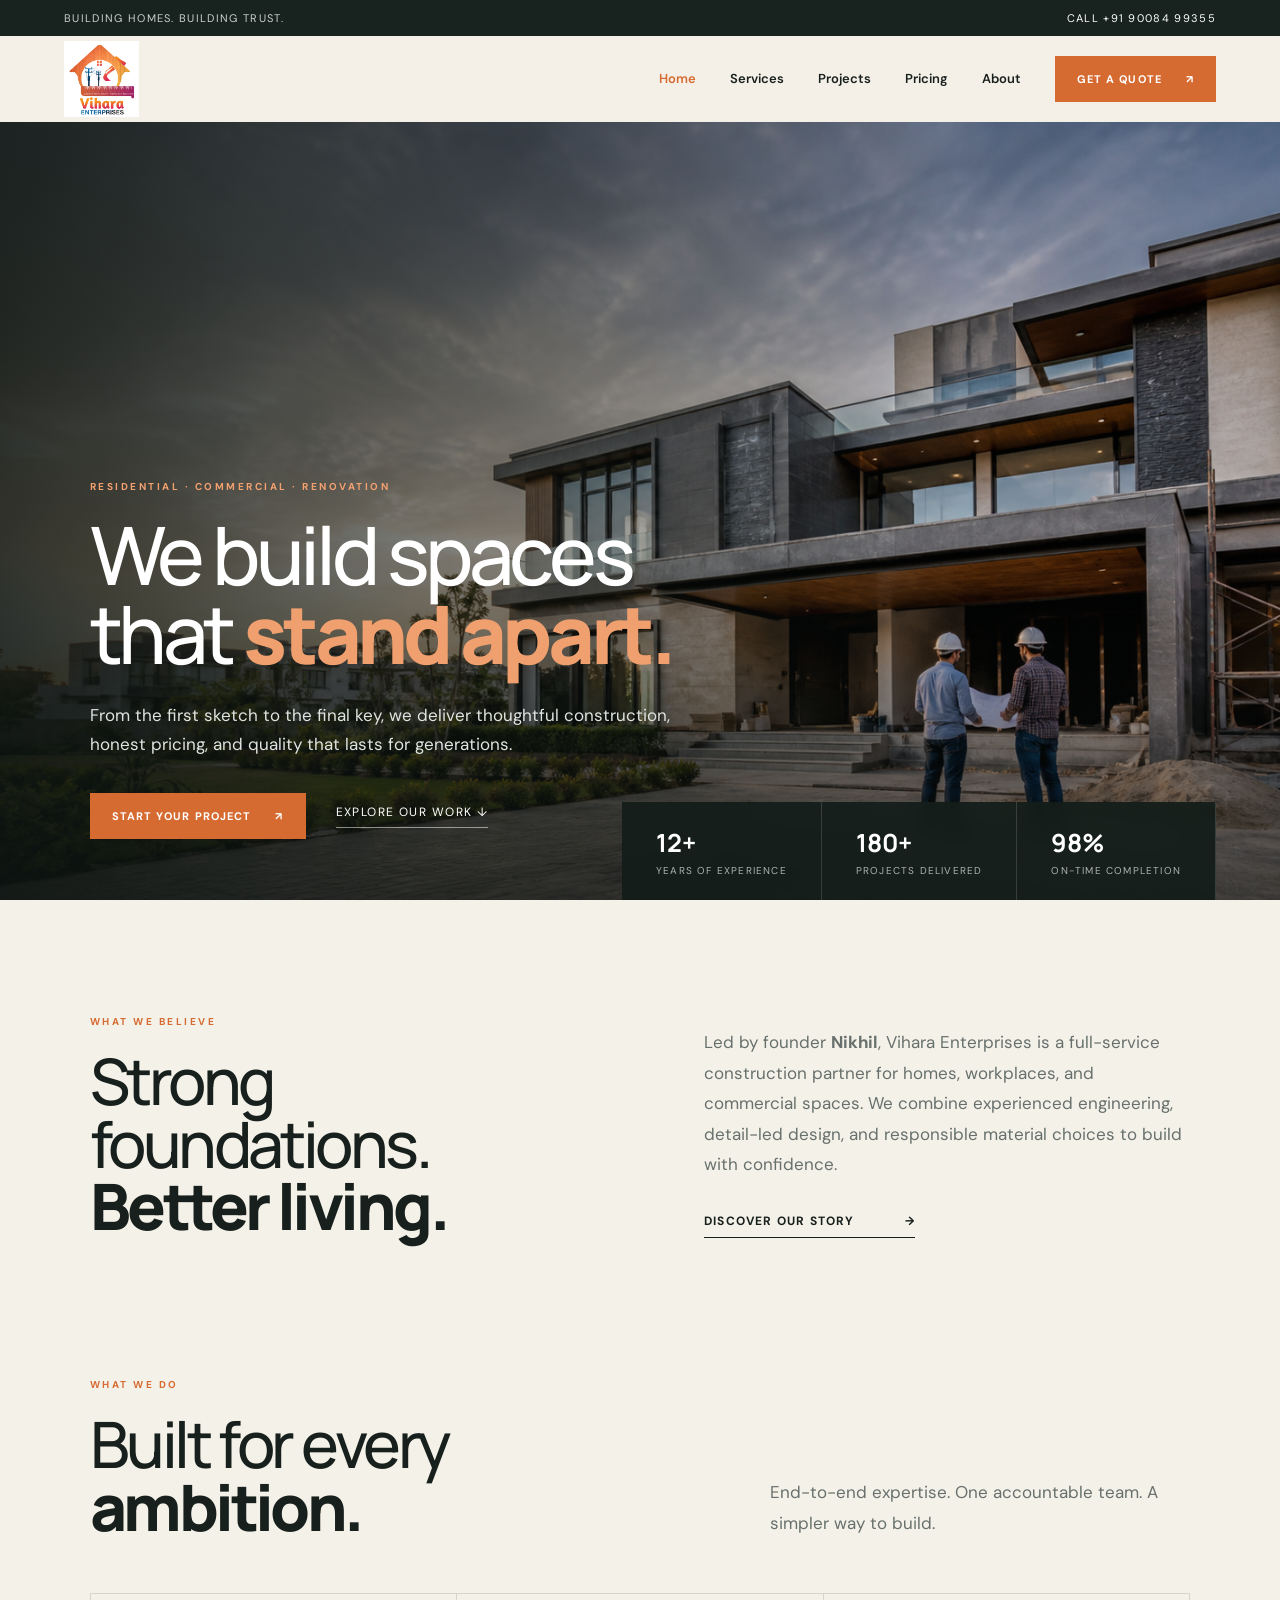
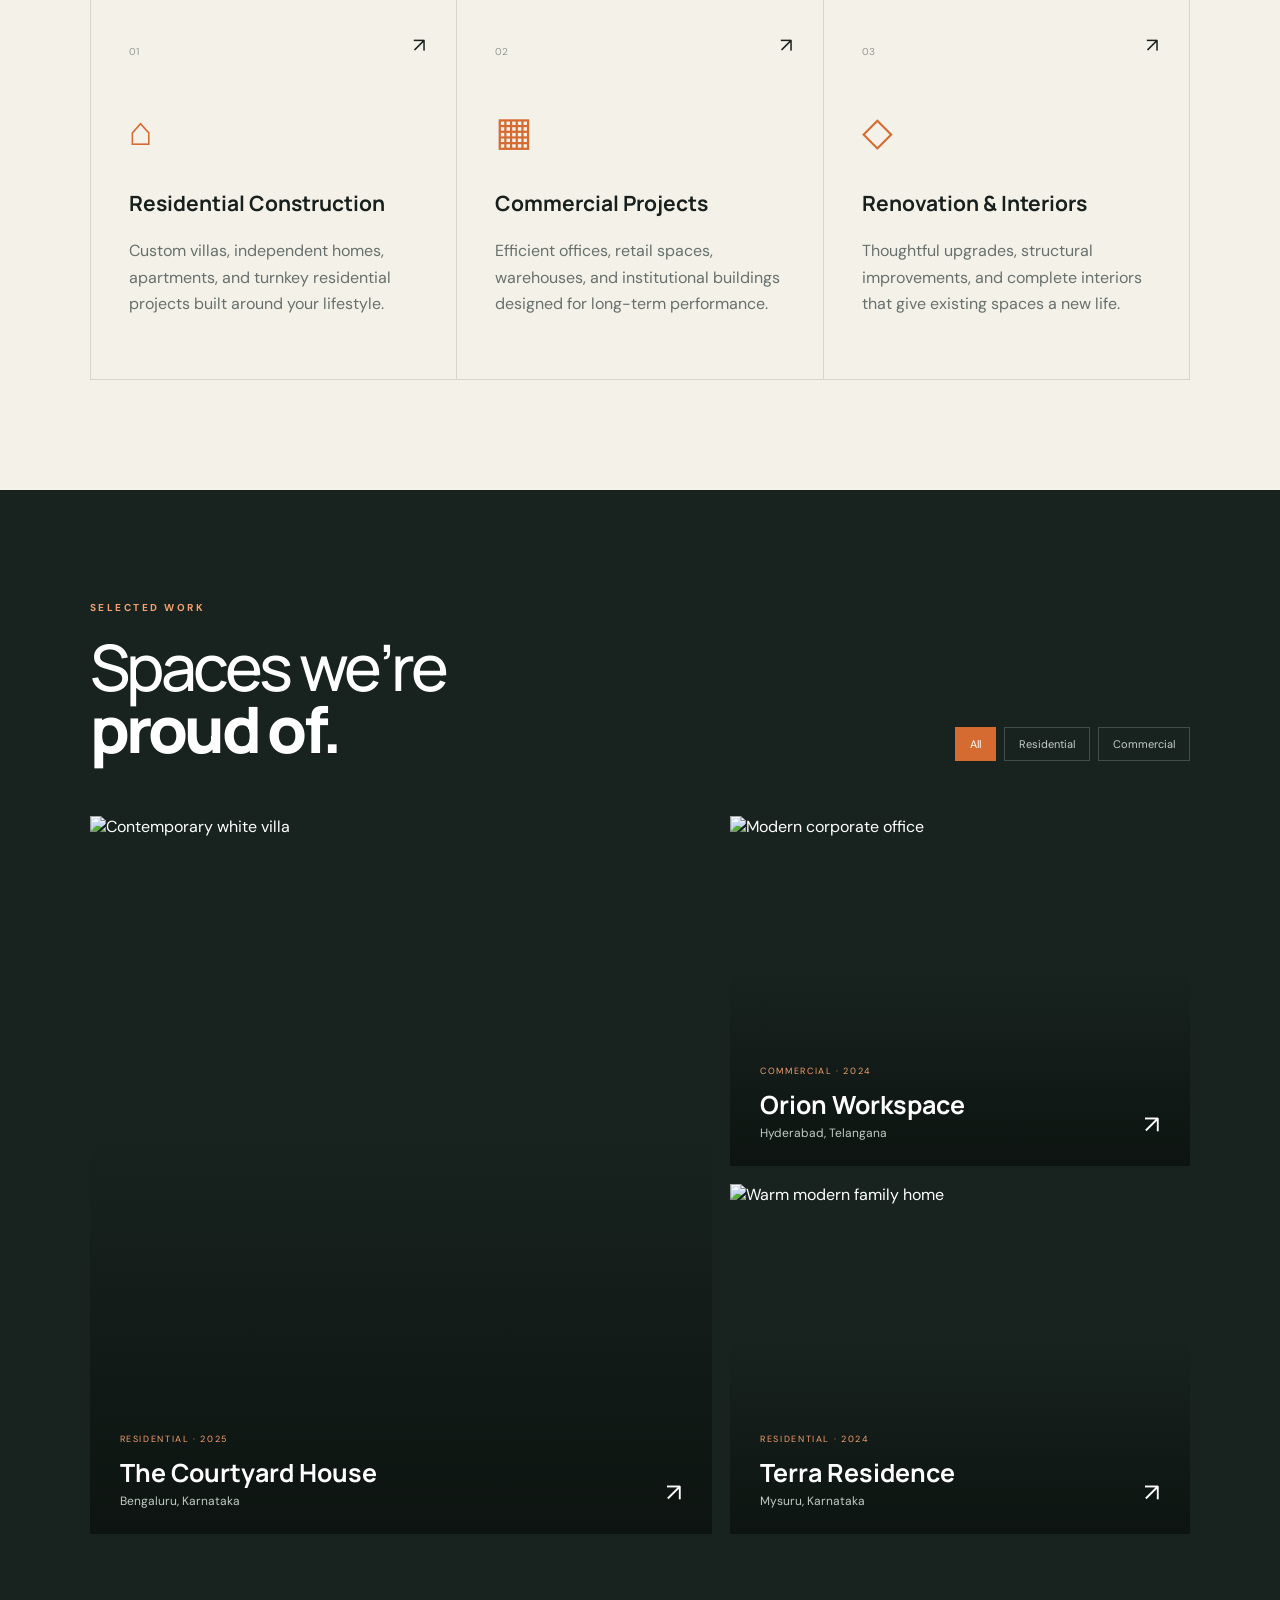
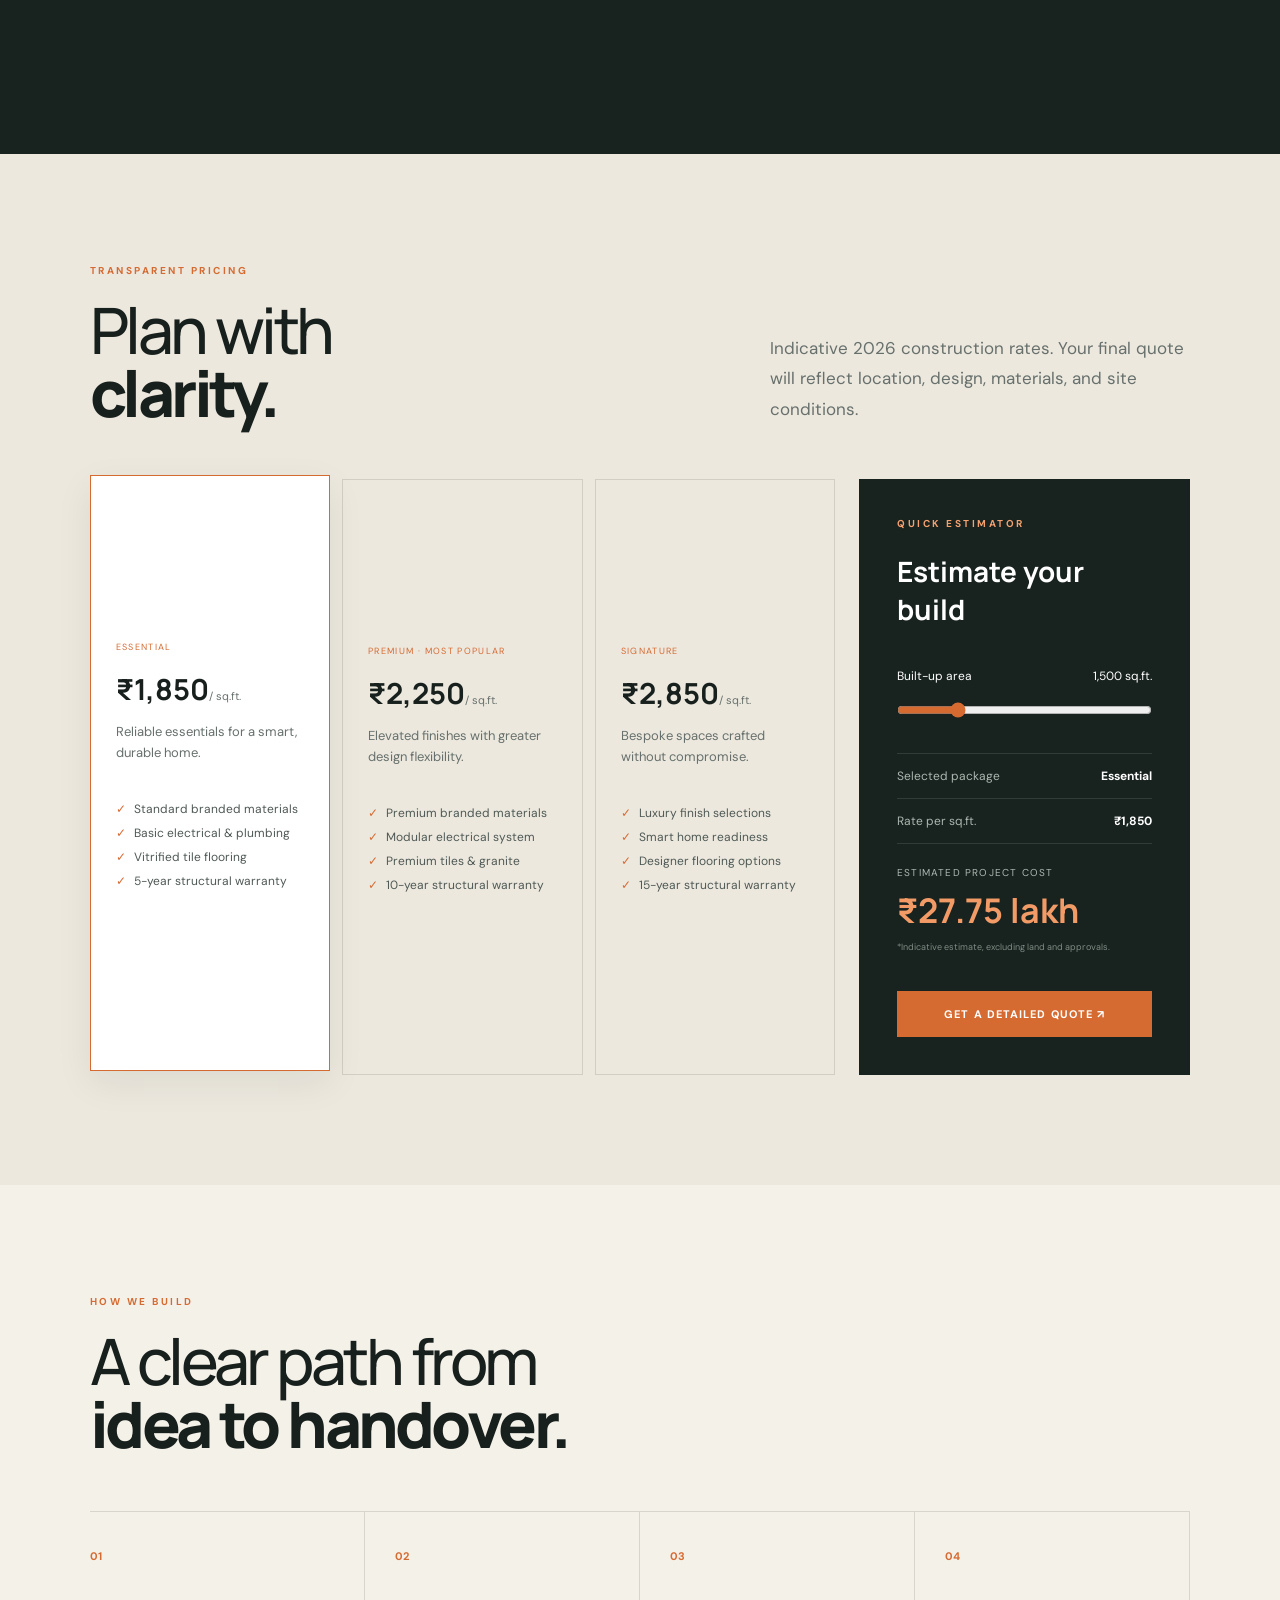
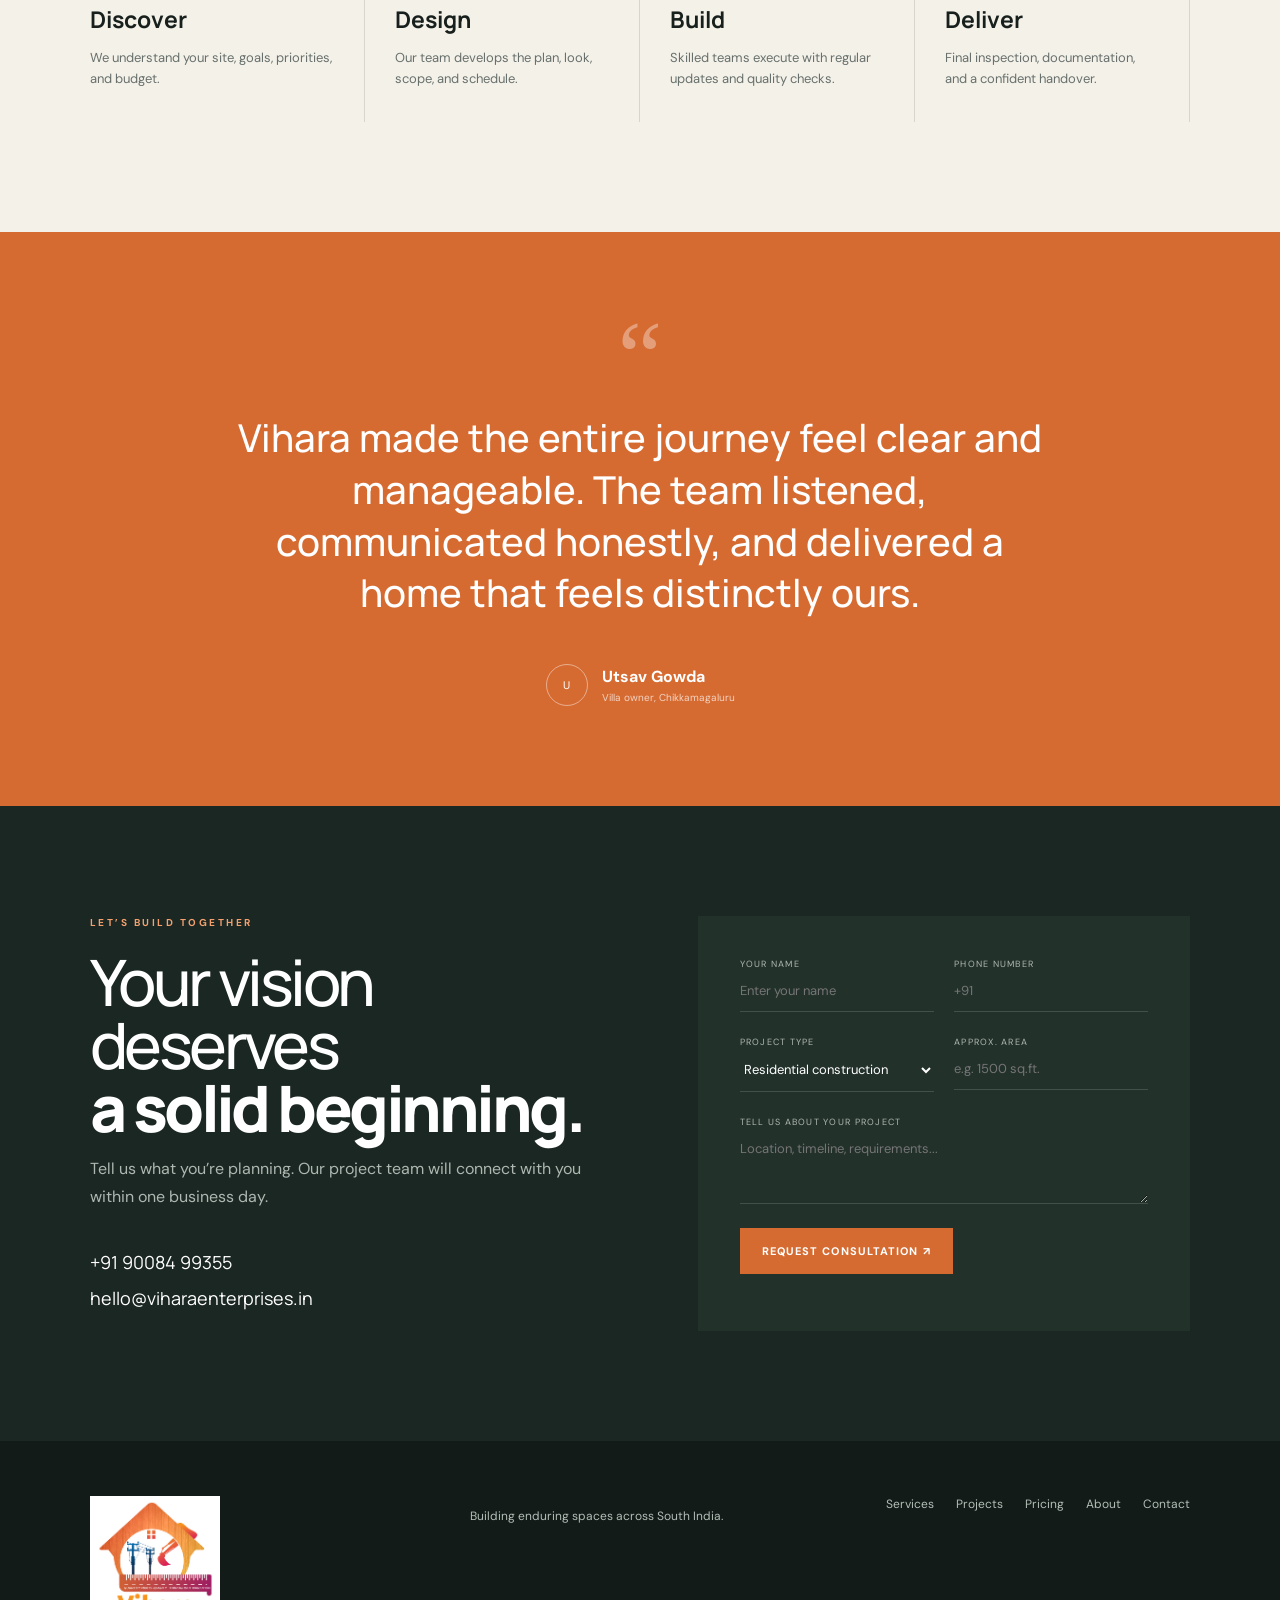
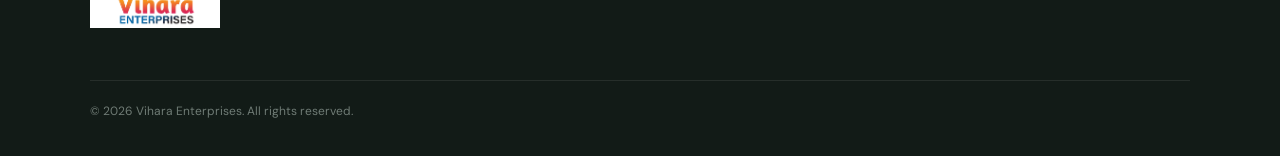
==== index.html @ 82ea8adf "Initial commit" ====
<!DOCTYPE html>
<html lang="en">
<head>
  <meta charset="UTF-8">
  <meta name="viewport" content="width=device-width, initial-scale=1.0">
  <meta name="description" content="Vihara Enterprises — trusted residential and commercial construction with transparent pricing and dependable delivery.">
  <title>Vihara Enterprises | Built With Purpose</title>
  <link rel="preconnect" href="https://fonts.googleapis.com">
  <link rel="preconnect" href="https://fonts.gstatic.com" crossorigin>
  <link href="https://fonts.googleapis.com/css2?family=DM+Sans:wght@400;500;600;700&family=Manrope:wght@400;500;600;700;800&display=swap" rel="stylesheet">
  <link rel="stylesheet" href="styles.css">
</head>
<body>
  <div class="topbar"><span>Building homes. Building trust.</span><a href="tel:+919008499355">Call +91 90084 99355</a></div>
  <header class="header" id="home">
    <a class="brand" href="index.html" aria-label="Vihara Enterprises home">
      <img class="brand-logo brand-logo-full" src="assets/vihara-logo-exact.png" alt="Vihara Enterprises">
    </a>
    <nav class="nav" id="nav">
      <a href="index.html" aria-current="page">Home</a><a href="services.html">Services</a><a href="#projects">Projects</a><a href="#pricing">Pricing</a><a href="about.html">About</a>
      <a href="#contact" class="nav-cta">Get a quote <span>↗</span></a>
    </nav>
    <button class="menu-btn" id="menuBtn" aria-label="Open navigation" aria-expanded="false"><span></span><span></span></button>
  </header>

  <main>
    <section class="hero">
      <img src="assets/vihara-hero.png" alt="Modern luxury home nearing completion by Vihara Enterprises">
      <div class="hero-shade"></div>
      <div class="hero-content reveal">
        <p class="eyebrow light">RESIDENTIAL · COMMERCIAL · RENOVATION</p>
        <h1>We build spaces<br>that <em>stand apart.</em></h1>
        <p class="hero-copy">From the first sketch to the final key, we deliver thoughtful construction, honest pricing, and quality that lasts for generations.</p>
        <div class="hero-actions"><a class="btn primary" href="#contact">Start your project <span>↗</span></a><a class="text-link" href="#projects">Explore our work <span>↓</span></a></div>
      </div>
      <div class="hero-stats">
        <div><strong>12+</strong><span>Years of experience</span></div><div><strong>180+</strong><span>Projects delivered</span></div><div><strong>98%</strong><span>On-time completion</span></div>
      </div>
    </section>

    <section class="intro section reveal" id="about">
      <div><p class="eyebrow">WHAT WE BELIEVE</p><h2>Strong foundations.<br><span>Better living.</span></h2></div>
      <div class="intro-copy"><p>Led by founder <strong>Nikhil</strong>, Vihara Enterprises is a full-service construction partner for homes, workplaces, and commercial spaces. We combine experienced engineering, detail-led design, and responsible material choices to build with confidence.</p><a class="arrow-link" href="about.html">Discover our story <span>→</span></a></div>
    </section>

    <section class="services section" id="services">
      <div class="section-head reveal"><div><p class="eyebrow">WHAT WE DO</p><h2>Built for every<br><span>ambition.</span></h2></div><p>End-to-end expertise. One accountable team. A simpler way to build.</p></div>
      <div class="service-grid">
        <article class="service-card reveal"><span class="service-num">01</span><div class="line-icon">⌂</div><h3>Residential Construction</h3><p>Custom villas, independent homes, apartments, and turnkey residential projects built around your lifestyle.</p><a href="services.html#residential" aria-label="Learn about residential construction">↗</a></article>
        <article class="service-card reveal"><span class="service-num">02</span><div class="line-icon">▦</div><h3>Commercial Projects</h3><p>Efficient offices, retail spaces, warehouses, and institutional buildings designed for long-term performance.</p><a href="services.html#commercial" aria-label="Learn about commercial projects">↗</a></article>
        <article class="service-card reveal"><span class="service-num">03</span><div class="line-icon">◇</div><h3>Renovation & Interiors</h3><p>Thoughtful upgrades, structural improvements, and complete interiors that give existing spaces a new life.</p><a href="services.html#renovation" aria-label="Learn about renovation">↗</a></article>
      </div>
    </section>

    <section class="projects" id="projects">
      <div class="section project-head reveal"><div><p class="eyebrow light">SELECTED WORK</p><h2>Spaces we’re<br><span>proud of.</span></h2></div><div class="filters"><button class="active" data-filter="all">All</button><button data-filter="residential">Residential</button><button data-filter="commercial">Commercial</button></div></div>
      <div class="project-grid section">
        <article class="project-card large reveal" data-category="residential"><img src="https://images.unsplash.com/photo-1600585154340-be6161a56a0c?auto=format&fit=crop&w=1600&q=85" alt="Contemporary white villa" loading="lazy"><div class="project-info"><div><small>RESIDENTIAL · 2025</small><h3>The Courtyard House</h3><p>Bengaluru, Karnataka</p></div><span>↗</span></div></article>
        <article class="project-card reveal" data-category="commercial"><img src="https://images.unsplash.com/photo-1497366811353-6870744d04b2?auto=format&fit=crop&w=1200&q=85" alt="Modern corporate office" loading="lazy"><div class="project-info"><div><small>COMMERCIAL · 2024</small><h3>Orion Workspace</h3><p>Hyderabad, Telangana</p></div><span>↗</span></div></article>
        <article class="project-card reveal" data-category="residential"><img src="https://images.unsplash.com/photo-1600047509807-ba8f99d2cdde?auto=format&fit=crop&w=1200&q=85" alt="Warm modern family home" loading="lazy"><div class="project-info"><div><small>RESIDENTIAL · 2024</small><h3>Terra Residence</h3><p>Mysuru, Karnataka</p></div><span>↗</span></div></article>
      </div>
    </section>

    <section class="pricing section" id="pricing">
      <div class="section-head reveal"><div><p class="eyebrow">TRANSPARENT PRICING</p><h2>Plan with<br><span>clarity.</span></h2></div><p>Indicative 2026 construction rates. Your final quote will reflect location, design, materials, and site conditions.</p></div>
      <div class="price-wrap">
        <div class="price-cards reveal">
          <button class="price-card active" data-rate="1850" data-plan="Essential"><span>ESSENTIAL</span><strong>₹1,850<small>/ sq.ft.</small></strong><p>Reliable essentials for a smart, durable home.</p><ul><li>Standard branded materials</li><li>Basic electrical & plumbing</li><li>Vitrified tile flooring</li><li>5-year structural warranty</li></ul></button>
          <button class="price-card" data-rate="2250" data-plan="Premium"><span>PREMIUM · MOST POPULAR</span><strong>₹2,250<small>/ sq.ft.</small></strong><p>Elevated finishes with greater design flexibility.</p><ul><li>Premium branded materials</li><li>Modular electrical system</li><li>Premium tiles & granite</li><li>10-year structural warranty</li></ul></button>
          <button class="price-card" data-rate="2850" data-plan="Signature"><span>SIGNATURE</span><strong>₹2,850<small>/ sq.ft.</small></strong><p>Bespoke spaces crafted without compromise.</p><ul><li>Luxury finish selections</li><li>Smart home readiness</li><li>Designer flooring options</li><li>15-year structural warranty</li></ul></button>
        </div>
        <aside class="calculator reveal">
          <p class="eyebrow light">QUICK ESTIMATOR</p><h3>Estimate your build</h3><label for="area">Built-up area <span id="areaValue">1,500 sq.ft.</span></label><input id="area" type="range" min="500" max="5000" step="100" value="1500">
          <div class="calc-row"><span>Selected package</span><strong id="planValue">Essential</strong></div><div class="calc-row"><span>Rate per sq.ft.</span><strong id="rateValue">₹1,850</strong></div><div class="estimate"><span>Estimated project cost</span><strong id="estimateValue">₹27.75 lakh</strong><small>*Indicative estimate, excluding land and approvals.</small></div><a class="btn primary full" href="#contact">Get a detailed quote ↗</a>
        </aside>
      </div>
    </section>

    <section class="process section">
      <div class="section-head reveal"><div><p class="eyebrow">HOW WE BUILD</p><h2>A clear path from<br><span>idea to handover.</span></h2></div></div>
      <div class="process-list"><article class="reveal"><b>01</b><h3>Discover</h3><p>We understand your site, goals, priorities, and budget.</p></article><article class="reveal"><b>02</b><h3>Design</h3><p>Our team develops the plan, look, scope, and schedule.</p></article><article class="reveal"><b>03</b><h3>Build</h3><p>Skilled teams execute with regular updates and quality checks.</p></article><article class="reveal"><b>04</b><h3>Deliver</h3><p>Final inspection, documentation, and a confident handover.</p></article></div>
    </section>

    <section class="testimonial">
      <div class="quote-mark">“</div><blockquote>Vihara made the entire journey feel clear and manageable. The team listened, communicated honestly, and delivered a home that feels distinctly ours.</blockquote><div class="person"><span>U</span><div><strong>Utsav Gowda</strong><small>Villa owner, Chikkamagaluru</small></div></div>
    </section>

    <section class="contact section" id="contact">
      <div class="contact-copy reveal"><p class="eyebrow light">LET’S BUILD TOGETHER</p><h2>Your vision deserves<br><span>a solid beginning.</span></h2><p>Tell us what you’re planning. Our project team will connect with you within one business day.</p><div class="contact-details"><a href="tel:+919008499355">+91 90084 99355</a><a href="mailto:hello@viharaenterprises.in">hello@viharaenterprises.in</a></div></div>
      <form class="contact-form reveal" id="contactForm"><div class="form-row"><label>YOUR NAME<input type="text" name="name" placeholder="Enter your name" required></label><label>PHONE NUMBER<input type="tel" name="phone" placeholder="+91" required></label></div><div class="form-row"><label>PROJECT TYPE<select name="type"><option>Residential construction</option><option>Commercial construction</option><option>Renovation & interiors</option></select></label><label>APPROX. AREA<input type="number" name="area" placeholder="e.g. 1500 sq.ft."></label></div><label>TELL US ABOUT YOUR PROJECT<textarea name="message" rows="3" placeholder="Location, timeline, requirements..."></textarea></label><button class="btn primary" type="submit">Request consultation ↗</button><p class="form-status" id="formStatus" role="status"></p></form>
    </section>
  </main>

  <footer><a class="brand footer-brand" href="index.html"><img class="brand-logo brand-logo-full" src="assets/vihara-logo-exact.png" alt="Vihara Enterprises"></a><p>Building enduring spaces across South India.</p><div class="footer-links"><a href="services.html">Services</a><a href="#projects">Projects</a><a href="#pricing">Pricing</a><a href="about.html">About</a><a href="#contact">Contact</a></div><p class="copyright">© <span id="year"></span> Vihara Enterprises. All rights reserved.</p></footer>
  <script src="script.js"></script>
</body>
</html>
---- styles.css ----
:root{--ink:#18201d;--muted:#67706c;--paper:#f4f1e9;--white:#fff;--accent:#d66b32;--line:#d8d5cc;--dark:#18231f;--serif:"Manrope",sans-serif;--body:"DM Sans",sans-serif}*{box-sizing:border-box}html{scroll-behavior:smooth}body{margin:0;background:var(--paper);color:var(--ink);font-family:var(--body);font-size:16px}a{color:inherit;text-decoration:none}button,input,select,textarea{font:inherit}.topbar{height:36px;padding:0 5vw;display:flex;align-items:center;justify-content:space-between;background:var(--dark);color:#cbd1cc;font-size:11px;letter-spacing:.12em;text-transform:uppercase}.topbar a{color:#fff}.header{height:86px;padding:0 5vw;display:flex;align-items:center;justify-content:space-between;background:rgba(244,241,233,.96);position:relative;z-index:50}.brand{display:flex;align-items:center;gap:11px;font-family:var(--serif);font-weight:800;letter-spacing:.12em;line-height:.9}.brand small{display:block;font-family:var(--body);font-size:8px;letter-spacing:.28em;margin-top:7px}.brand-mark{width:40px;height:40px;border:1.5px solid var(--ink);display:grid;place-items:center;font-size:12px;letter-spacing:0;transform:rotate(45deg)}.brand-mark::first-line{transform:rotate(-45deg)}.brand-mark{color:transparent;position:relative}.brand-mark:after{content:"VE";color:var(--ink);position:absolute;transform:rotate(-45deg)}.nav{display:flex;align-items:center;gap:34px;font-size:13px;font-weight:600}.nav>a:not(.nav-cta):after{content:"";display:block;height:1px;background:var(--accent);transform:scaleX(0);transition:.25s}.nav>a:hover:after{transform:scaleX(1)}.nav-cta,.btn{display:inline-flex;align-items:center;justify-content:center;gap:24px;background:var(--ink);color:#fff;padding:16px 22px;text-transform:uppercase;letter-spacing:.1em;font-size:11px;font-weight:700;border:0;cursor:pointer;transition:.25s}.nav-cta{background:var(--accent)}.btn:hover,.nav-cta:hover{filter:brightness(.9);transform:translateY(-2px)}.menu-btn{display:none;background:none;border:0;padding:10px}.menu-btn span{display:block;width:25px;height:2px;background:var(--ink);margin:6px}.hero{height:calc(100vh - 122px);min-height:620px;position:relative;color:#fff;overflow:hidden}.hero>img{width:100%;height:100%;object-fit:cover;position:absolute;inset:0}.hero-shade{position:absolute;inset:0;background:linear-gradient(90deg,rgba(13,20,17,.85) 0%,rgba(13,20,17,.48) 42%,rgba(13,20,17,.08) 75%),linear-gradient(0deg,rgba(10,15,13,.58),transparent 45%)}.hero-content{position:absolute;left:7vw;top:46%;transform:translateY(-50%);max-width:740px}.eyebrow{font-size:10px;letter-spacing:.25em;font-weight:700;color:var(--accent);margin:0 0 22px}.eyebrow.light{color:#f4a16f}.hero h1,.section h2,.contact h2{font-family:var(--serif);font-size:clamp(48px,6.3vw,92px);line-height:.98;letter-spacing:-.055em;margin:0;font-weight:500}.hero h1 em,.section h2 span,.contact h2 span{font-style:normal;font-weight:800}.hero h1 em{color:#f0a06e}.hero-copy{max-width:580px;color:#e0e4e1;line-height:1.7;font-size:17px;margin:28px 0 34px}.hero-actions{display:flex;align-items:center;gap:30px}.primary{background:var(--accent)}.text-link{font-size:12px;text-transform:uppercase;letter-spacing:.12em;border-bottom:1px solid #ffffff80;padding-bottom:7px}.hero-stats{position:absolute;right:5vw;bottom:0;display:flex;background:rgba(19,29,25,.92);backdrop-filter:blur(10px)}.hero-stats div{padding:23px 34px;border-right:1px solid #ffffff25;display:flex;flex-direction:column}.hero-stats strong{font-family:var(--serif);font-size:25px}.hero-stats span{color:#abb4af;font-size:10px;text-transform:uppercase;letter-spacing:.12em;margin-top:4px}.section{padding:110px 7vw}.intro{display:grid;grid-template-columns:1fr 1fr;gap:10vw;align-items:end}.intro h2,.section h2,.contact h2{font-size:clamp(40px,5vw,70px)}.intro-copy{max-width:540px}.intro-copy p,.section-head>p{line-height:1.8;color:var(--muted);font-size:17px}.arrow-link{display:inline-flex;gap:50px;border-bottom:1px solid var(--ink);padding:16px 0 8px;font-weight:700;font-size:12px;text-transform:uppercase;letter-spacing:.1em}.services{padding-top:30px}.section-head{display:flex;justify-content:space-between;align-items:end;margin-bottom:55px}.section-head>p{max-width:420px;margin:0}.service-grid{display:grid;grid-template-columns:repeat(3,1fr);border-top:1px solid var(--line);border-left:1px solid var(--line)}.service-card{position:relative;padding:45px 38px;min-height:350px;border-right:1px solid var(--line);border-bottom:1px solid var(--line);transition:.3s}.service-card:hover{background:var(--white);transform:translateY(-5px)}.service-num{font-size:10px;color:#929994}.line-icon{font-size:40px;color:var(--accent);margin:45px 0 32px}.service-card h3{font-family:var(--serif);font-size:21px}.service-card p{color:var(--muted);line-height:1.65}.service-card>a{position:absolute;right:30px;top:38px;font-size:20px}.projects{background:var(--dark);color:white;padding:1px 0 110px}.project-head{display:flex;align-items:end;justify-content:space-between;padding-bottom:55px}.filters{display:flex;gap:8px}.filters button{border:1px solid #ffffff30;background:none;color:#c6cdc9;padding:9px 14px;font-size:11px;cursor:pointer}.filters button.active{background:var(--accent);border-color:var(--accent);color:white}.project-grid{padding-top:0;display:grid;grid-template-columns:1.15fr .85fr;grid-template-rows:repeat(2,350px);gap:18px}.project-card{position:relative;overflow:hidden;transition:.4s}.project-card.large{grid-row:span 2}.project-card.hidden{display:none}.project-card img{width:100%;height:100%;object-fit:cover;transition:.6s}.project-card:hover img{transform:scale(1.035)}.project-card:after{content:"";position:absolute;inset:0;background:linear-gradient(0deg,rgba(10,16,13,.8),transparent 58%)}.project-info{position:absolute;z-index:2;left:30px;right:30px;bottom:25px;display:flex;align-items:end;justify-content:space-between}.project-info small{font-size:9px;letter-spacing:.18em;color:#f4a16f}.project-info h3{font-family:var(--serif);font-size:25px;margin:8px 0 3px}.project-info p{margin:0;color:#c4cbc7;font-size:12px}.project-info>span{font-size:25px}.pricing{background:#ece8de}.price-wrap{display:grid;grid-template-columns:1.8fr .8fr;gap:24px}.price-cards{display:grid;grid-template-columns:repeat(3,1fr);gap:12px}.price-card{border:1px solid #d3cec3;background:transparent;padding:30px 25px;text-align:left;color:var(--ink);cursor:pointer;transition:.3s}.price-card:hover,.price-card.active{background:white;border-color:var(--accent);box-shadow:0 12px 35px #19211e12;transform:translateY(-4px)}.price-card>span{display:block;font-size:9px;letter-spacing:.15em;color:var(--accent);min-height:28px}.price-card>strong{font-family:var(--serif);font-size:29px}.price-card strong small{font:400 11px var(--body);color:var(--muted)}.price-card p{font-size:13px;color:var(--muted);line-height:1.55;min-height:62px}.price-card ul{padding:0;list-style:none;font-size:12px;line-height:2;color:#4f5955}.price-card li:before{content:"✓";color:var(--accent);margin-right:8px}.calculator{background:var(--dark);color:white;padding:38px}.calculator h3{font-family:var(--serif);font-size:28px;margin:0 0 40px}.calculator label{display:flex;justify-content:space-between;font-size:12px}.calculator input{width:100%;accent-color:var(--accent);margin:18px 0 35px}.calc-row{display:flex;justify-content:space-between;border-top:1px solid #ffffff1c;padding:14px 0;font-size:12px;color:#adb6b1}.calc-row strong{color:white}.estimate{border-top:1px solid #ffffff1c;padding:22px 0;display:flex;flex-direction:column}.estimate span{font-size:10px;text-transform:uppercase;letter-spacing:.12em;color:#aeb7b2}.estimate strong{font-family:var(--serif);font-size:34px;color:#f39b67;margin:8px 0}.estimate small{color:#7f8b85;font-size:9px}.full{width:100%;margin-top:16px}.process{background:var(--paper)}.process-list{display:grid;grid-template-columns:repeat(4,1fr);margin-top:55px;border-top:1px solid var(--line)}.process-list article{padding:32px 30px 0 0;border-right:1px solid var(--line);min-height:210px}.process-list article+article{padding-left:30px}.process-list b{font-size:11px;color:var(--accent)}.process-list h3{font-family:var(--serif);font-size:23px;margin:38px 0 12px}.process-list p{color:var(--muted);line-height:1.6;font-size:13px}.testimonial{text-align:center;background:#d66b32;color:white;padding:100px 18vw}.quote-mark{font-family:Georgia;font-size:100px;line-height:.5;opacity:.35}.testimonial blockquote{font-family:var(--serif);font-size:clamp(25px,3vw,42px);line-height:1.35;margin:30px auto 45px;max-width:950px;font-weight:500}.person{display:flex;justify-content:center;align-items:center;gap:14px;text-align:left}.person>span{width:42px;height:42px;display:grid;place-items:center;border:1px solid #ffffff70;border-radius:50%;font-size:11px}.person strong,.person small{display:block}.person small{opacity:.7;font-size:10px;margin-top:4px}.contact{background:#1b2722;color:white;display:grid;grid-template-columns:1fr 1fr;gap:9vw}.contact-copy>p:not(.eyebrow){color:#aeb7b2;line-height:1.7;max-width:520px}.contact-details{display:flex;flex-direction:column;gap:12px;margin-top:40px;font-family:var(--serif);font-size:18px}.contact-form{background:#23312b;padding:42px}.form-row{display:grid;grid-template-columns:1fr 1fr;gap:20px}.contact-form label{display:flex;flex-direction:column;font-size:9px;letter-spacing:.14em;color:#aeb7b2;margin-bottom:24px}.contact-form input,.contact-form select,.contact-form textarea{border:0;border-bottom:1px solid #ffffff25;background:transparent;color:white;padding:12px 0;outline:none;letter-spacing:0;font-size:13px}.contact-form select option{color:#111}.contact-form input:focus,.contact-form textarea:focus{border-color:var(--accent)}.form-status{margin:15px 0 0;color:#f2a071;font-size:12px}footer{background:#121b17;color:#b4beb8;padding:55px 7vw 25px;display:grid;grid-template-columns:1fr 1fr 1fr;align-items:start;gap:40px}.footer-brand{color:#fff}.footer-brand .brand-mark{border-color:white}.footer-brand .brand-mark:after{color:white}footer>p{font-size:12px}.footer-links{display:flex;justify-content:flex-end;gap:22px;font-size:12px}.copyright{grid-column:1/-1;border-top:1px solid #ffffff15;padding-top:22px;color:#6f7b75}.reveal{opacity:0;transform:translateY(25px);transition:opacity .7s ease,transform .7s ease}.reveal.visible{opacity:1;transform:none}
@media(max-width:950px){.nav{position:absolute;top:86px;left:0;right:0;background:var(--paper);padding:30px 5vw;flex-direction:column;align-items:flex-start;transform:translateY(-150%);transition:.35s;z-index:-1}.nav.open{transform:none}.menu-btn{display:block}.hero{min-height:680px}.hero-content{left:6vw;top:42%}.hero-stats{left:0;right:0}.hero-stats div{flex:1;padding:18px}.section{padding:80px 6vw}.price-wrap{grid-template-columns:1fr}.price-cards{grid-template-columns:repeat(3,1fr)}.contact{grid-template-columns:1fr;gap:50px}.section-head{align-items:start}.project-grid{padding-top:0}.process-list{grid-template-columns:repeat(2,1fr);gap:30px}.process-list article:nth-child(2){border-right:0}}
@media(max-width:680px){.topbar span{display:none}.topbar{justify-content:center}.header{height:72px}.nav{top:72px}.hero{height:760px}.hero-content{top:36%;left:22px;right:22px}.hero h1{font-size:50px}.hero-copy{font-size:15px}.hero-actions{align-items:flex-start;flex-direction:column;gap:22px}.hero-stats{display:grid;grid-template-columns:repeat(3,1fr)}.hero-stats div{padding:16px 9px}.hero-stats strong{font-size:20px}.hero-stats span{font-size:8px}.intro{grid-template-columns:1fr;gap:30px}.section{padding:70px 22px}.section h2,.contact h2{font-size:42px}.section-head{display:block}.section-head>p{margin-top:24px}.service-grid{grid-template-columns:1fr}.service-card{min-height:290px}.line-icon{margin:30px 0 20px}.project-head{display:block}.filters{margin-top:30px;overflow-x:auto}.project-grid{grid-template-columns:1fr;grid-template-rows:repeat(3,390px);padding-top:0}.project-card.large{grid-row:auto}.price-cards{grid-template-columns:1fr}.price-card p{min-height:auto}.calculator{padding:30px 22px}.process-list{grid-template-columns:1fr}.process-list article,.process-list article+article{padding:28px 0;border-right:0;border-bottom:1px solid var(--line);min-height:0}.process-list h3{margin:20px 0 8px}.testimonial{padding:80px 22px}.contact{padding:70px 22px}.contact-form{padding:30px 20px}.form-row{grid-template-columns:1fr}footer{grid-template-columns:1fr}.footer-links{justify-content:flex-start;flex-wrap:wrap}.copyright{grid-column:auto}.brand{font-size:13px}}
@media(prefers-reduced-motion:reduce){html{scroll-behavior:auto}.reveal{opacity:1;transform:none;transition:none}}

/* Multi-page brand system */
.brand-logo{width:52px;height:45px;object-fit:contain;display:block}.footer-brand .brand-logo{filter:drop-shadow(0 0 8px #e77c3b55)}
.inner-header{position:sticky;top:0;box-shadow:0 8px 30px #0d18130d}.nav a[aria-current="page"]{color:var(--accent)}
.page-hero{min-height:570px;background:var(--dark);color:#fff;display:grid;grid-template-columns:1fr .82fr;overflow:hidden}.page-hero-copy{padding:100px 7vw;align-self:center}.page-hero h1{font:500 clamp(52px,6vw,88px)/.98 var(--serif);letter-spacing:-.055em;margin:0}.page-hero h1 span{color:#f09a65;font-weight:800}.page-hero-copy>p:not(.eyebrow){max-width:620px;color:#b8c1bc;font-size:17px;line-height:1.75;margin:30px 0}.page-hero-media{position:relative;min-height:480px}.page-hero-media img{position:absolute;inset:0;width:100%;height:100%;object-fit:cover}.page-hero-media:after{content:"";position:absolute;inset:0;background:linear-gradient(90deg,var(--dark),transparent 35%)}
.crumb{display:flex;gap:10px;align-items:center;color:#86918b;font-size:10px;letter-spacing:.12em;margin-bottom:34px;text-transform:uppercase}.crumb a{color:#e1e5e2}.service-catalog{background:#eeeae0}.catalog-intro{display:grid;grid-template-columns:.8fr 1.2fr;gap:8vw;margin-bottom:70px}.catalog-intro>p{font-size:20px;line-height:1.65;color:#52605a;margin:0}.catalog-grid{display:grid;grid-template-columns:repeat(3,1fr);border-left:1px solid #d1ccc0;border-top:1px solid #d1ccc0}.catalog-card{padding:38px 30px;min-height:320px;border-right:1px solid #d1ccc0;border-bottom:1px solid #d1ccc0;background:transparent;transition:.3s}.catalog-card:hover{background:#fff;transform:translateY(-3px);box-shadow:0 18px 45px #1c261f0d}.catalog-card .service-num{display:block;margin-bottom:45px}.catalog-icon{width:42px;height:42px;border:1px solid var(--accent);color:var(--accent);display:grid;place-items:center;font-size:18px}.catalog-card h3{font:700 20px var(--serif);margin:23px 0 12px}.catalog-card p{color:var(--muted);font-size:13px;line-height:1.7}.catalog-card ul{padding:0;list-style:none;color:#46514c;font-size:12px;line-height:1.9}.catalog-card li:before{content:"—";color:var(--accent);margin-right:8px}
.promise-band{background:var(--accent);color:#fff;display:grid;grid-template-columns:repeat(4,1fr);padding:0 7vw}.promise-band div{padding:45px 28px;border-right:1px solid #ffffff28}.promise-band strong{font:700 18px var(--serif);display:block;margin-bottom:8px}.promise-band span{font-size:11px;line-height:1.5;opacity:.78}.cta-strip{background:var(--dark);color:#fff;padding:85px 7vw;display:flex;align-items:center;justify-content:space-between}.cta-strip h2{font:500 clamp(35px,4vw,58px)/1.05 var(--serif);letter-spacing:-.04em;margin:0}.cta-strip h2 span{color:#f09a65;font-weight:800}
.story{display:grid;grid-template-columns:.85fr 1.15fr;gap:9vw;align-items:start}.story h2{position:sticky;top:160px}.story-copy>p:first-child{font:500 clamp(25px,3vw,38px)/1.4 var(--serif);color:var(--ink);margin-top:0}.story-copy p{color:var(--muted);line-height:1.8}.story-note{border-left:3px solid var(--accent);padding:18px 0 18px 25px;margin-top:35px;color:var(--ink)!important;font-weight:600}.founder{background:#eae5da;display:grid;grid-template-columns:.85fr 1.15fr;gap:8vw;align-items:center}.founder-portrait{aspect-ratio:4/5;background:linear-gradient(145deg,#27352f,#101814);position:relative;overflow:hidden;display:flex;align-items:flex-end;padding:35px}.founder-portrait:before{content:"N";position:absolute;right:-15px;top:-70px;font:800 460px/1 var(--serif);color:#ffffff08}.founder-monogram{width:150px;height:150px;border:1px solid #f09a6580;display:grid;place-items:center;color:#f09a65;font:700 55px var(--serif);border-radius:50%;position:relative}.founder-copy h2{font:500 clamp(42px,5vw,68px)/1 var(--serif);letter-spacing:-.045em;margin:0 0 26px}.founder-copy h2 span{font-weight:800}.founder-copy>p{color:var(--muted);line-height:1.8;max-width:650px}.signature{font:600 22px var(--serif);margin-top:28px;color:var(--ink)!important}.signature small{display:block;font:500 9px var(--body);letter-spacing:.18em;color:var(--accent);margin-top:7px}.values{background:var(--paper)}.value-grid{display:grid;grid-template-columns:repeat(4,1fr);margin-top:55px}.value-card{padding:34px;border-top:1px solid var(--line);border-right:1px solid var(--line)}.value-card:first-child{border-left:1px solid var(--line)}.value-card b{color:var(--accent);font-size:11px}.value-card h3{font:700 20px var(--serif);margin:40px 0 12px}.value-card p{font-size:13px;line-height:1.65;color:var(--muted)}.why-vihara{background:var(--dark);color:#fff;display:grid;grid-template-columns:1fr 1fr;gap:8vw}.why-list{display:grid;grid-template-columns:1fr 1fr;gap:30px}.why-list article{border-top:1px solid #ffffff25;padding-top:20px}.why-list strong{font:700 17px var(--serif);display:block;margin-bottom:10px}.why-list p{font-size:12px;line-height:1.65;color:#aeb7b2}
@media(max-width:950px){.page-hero{grid-template-columns:1fr}.page-hero-copy{padding:80px 6vw}.page-hero-media{min-height:380px}.catalog-grid{grid-template-columns:repeat(2,1fr)}.promise-band,.value-grid{grid-template-columns:repeat(2,1fr)}.founder,.why-vihara{grid-template-columns:1fr}.story{gap:5vw}.story h2{position:static}}
@media(max-width:680px){.brand-logo{width:45px;height:40px}.page-hero{min-height:auto}.page-hero-copy{padding:65px 22px}.page-hero h1{font-size:50px}.page-hero-media{min-height:300px}.catalog-intro,.story{grid-template-columns:1fr;gap:28px}.catalog-grid{grid-template-columns:1fr}.catalog-card{min-height:auto}.promise-band,.value-grid{grid-template-columns:1fr;padding-left:22px;padding-right:22px}.promise-band div{padding:30px 0;border-right:0;border-bottom:1px solid #ffffff28}.cta-strip{padding:65px 22px;display:block}.cta-strip .btn{margin-top:28px}.founder{padding:70px 22px}.founder-portrait{aspect-ratio:1}.value-card{border-left:1px solid var(--line)}.why-vihara{padding:70px 22px}.why-list{grid-template-columns:1fr}.footer-brand .brand-logo{width:48px}}

.founder-portrait{padding:0;background:#17211d;box-shadow:0 28px 65px #1a231e1f}
.founder-portrait:before{display:none}
.founder-portrait:after{content:"";position:absolute;inset:0;border:1px solid #ffffff30;pointer-events:none}
.founder-portrait img{display:block;width:100%;height:100%;object-fit:cover;object-position:center 28%;transition:transform .6s ease}
.founder-portrait:hover img{transform:scale(1.025)}

/* Exact supplied Vihara logo */
.brand-logo-full{width:auto;height:76px;object-fit:contain;filter:none}
.footer-brand .brand-logo-full{width:auto;height:132px;filter:none;background:#fff}
@media(max-width:680px){.brand-logo-full{width:auto;height:62px}.footer-brand .brand-logo-full{width:auto;height:112px}}
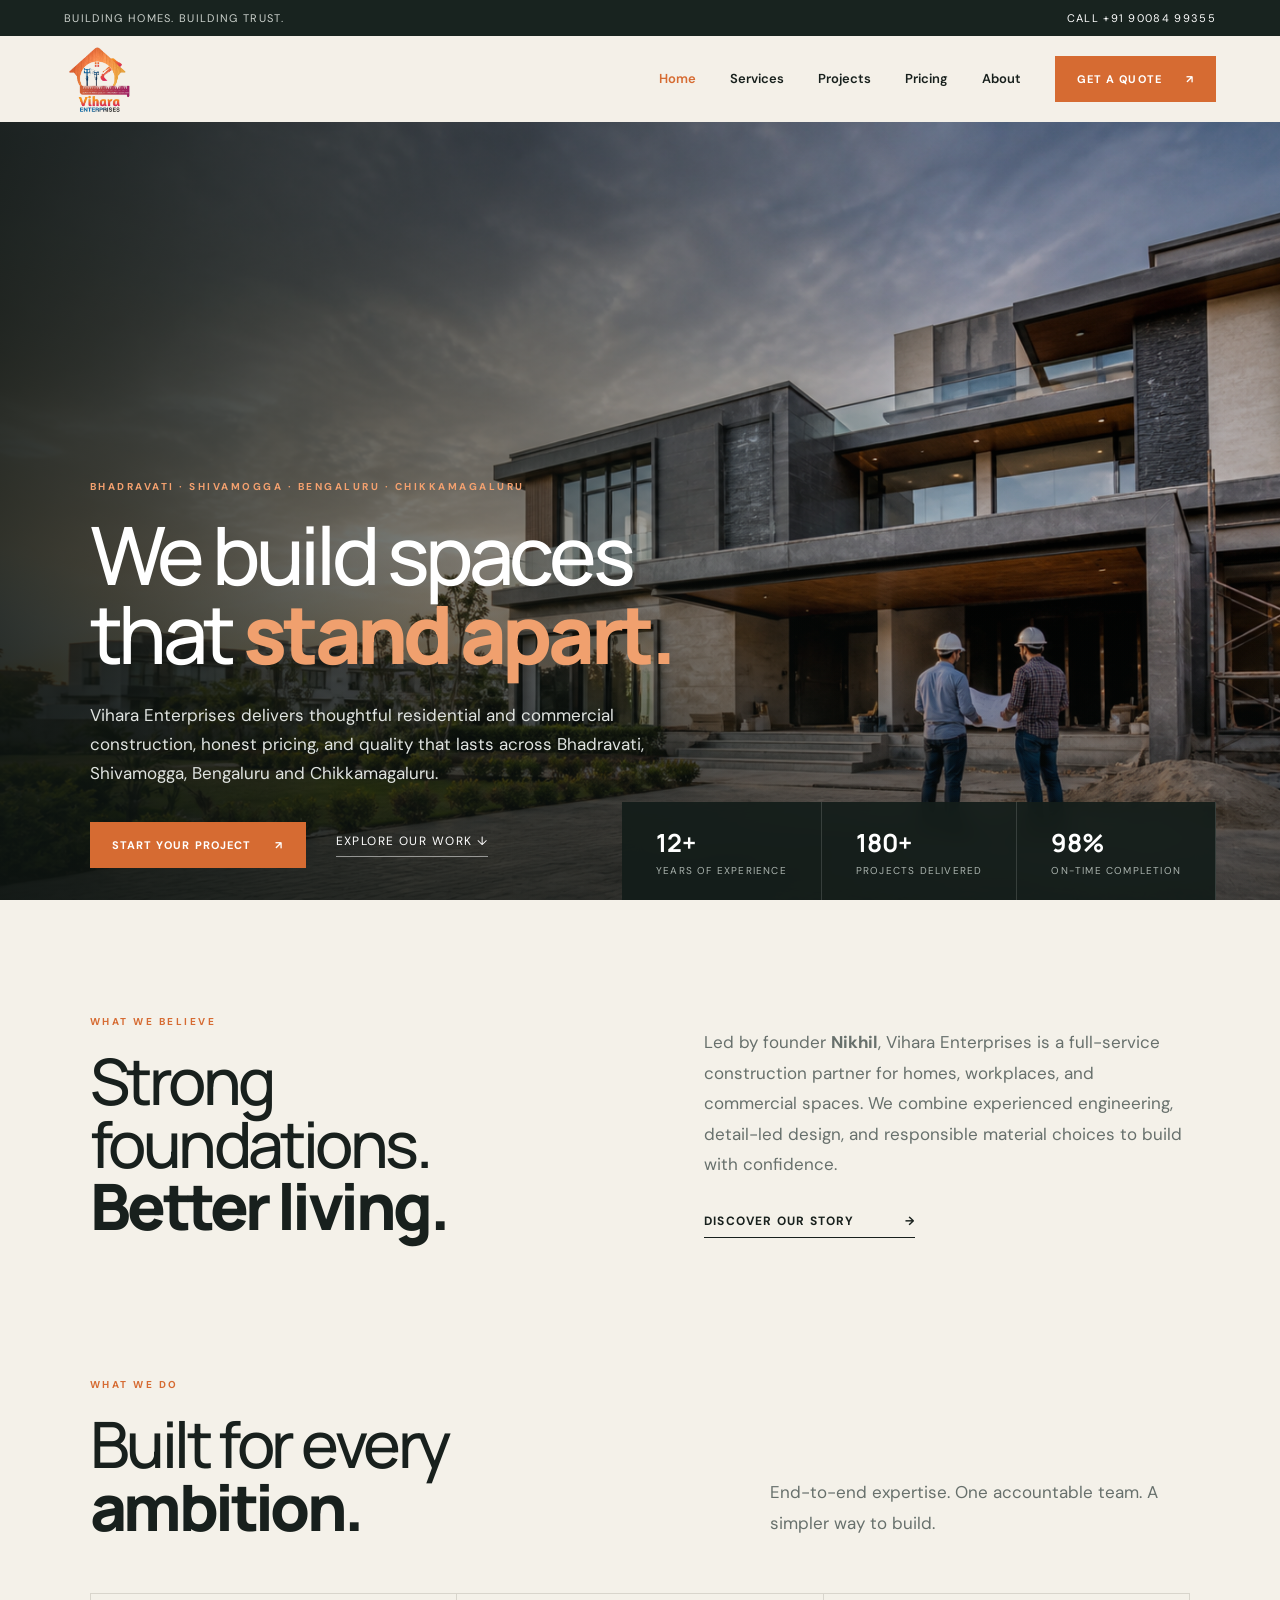
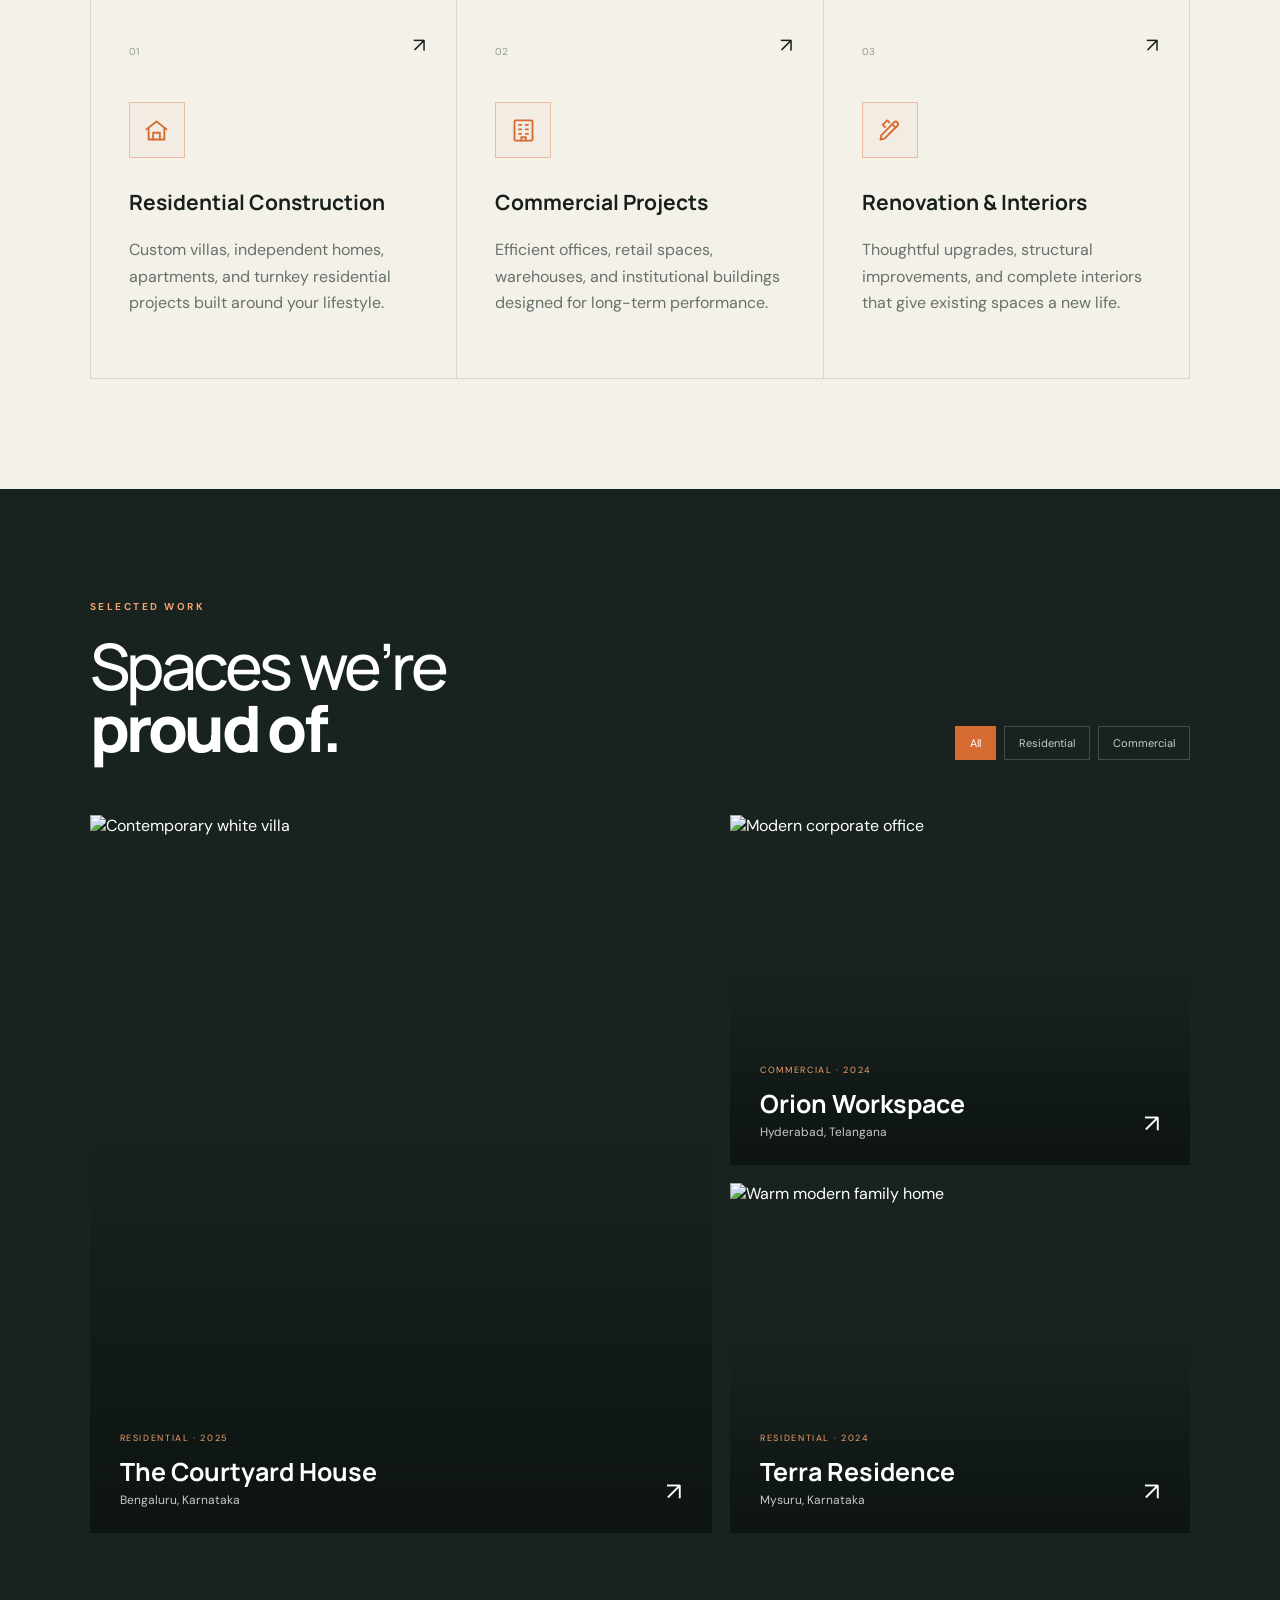
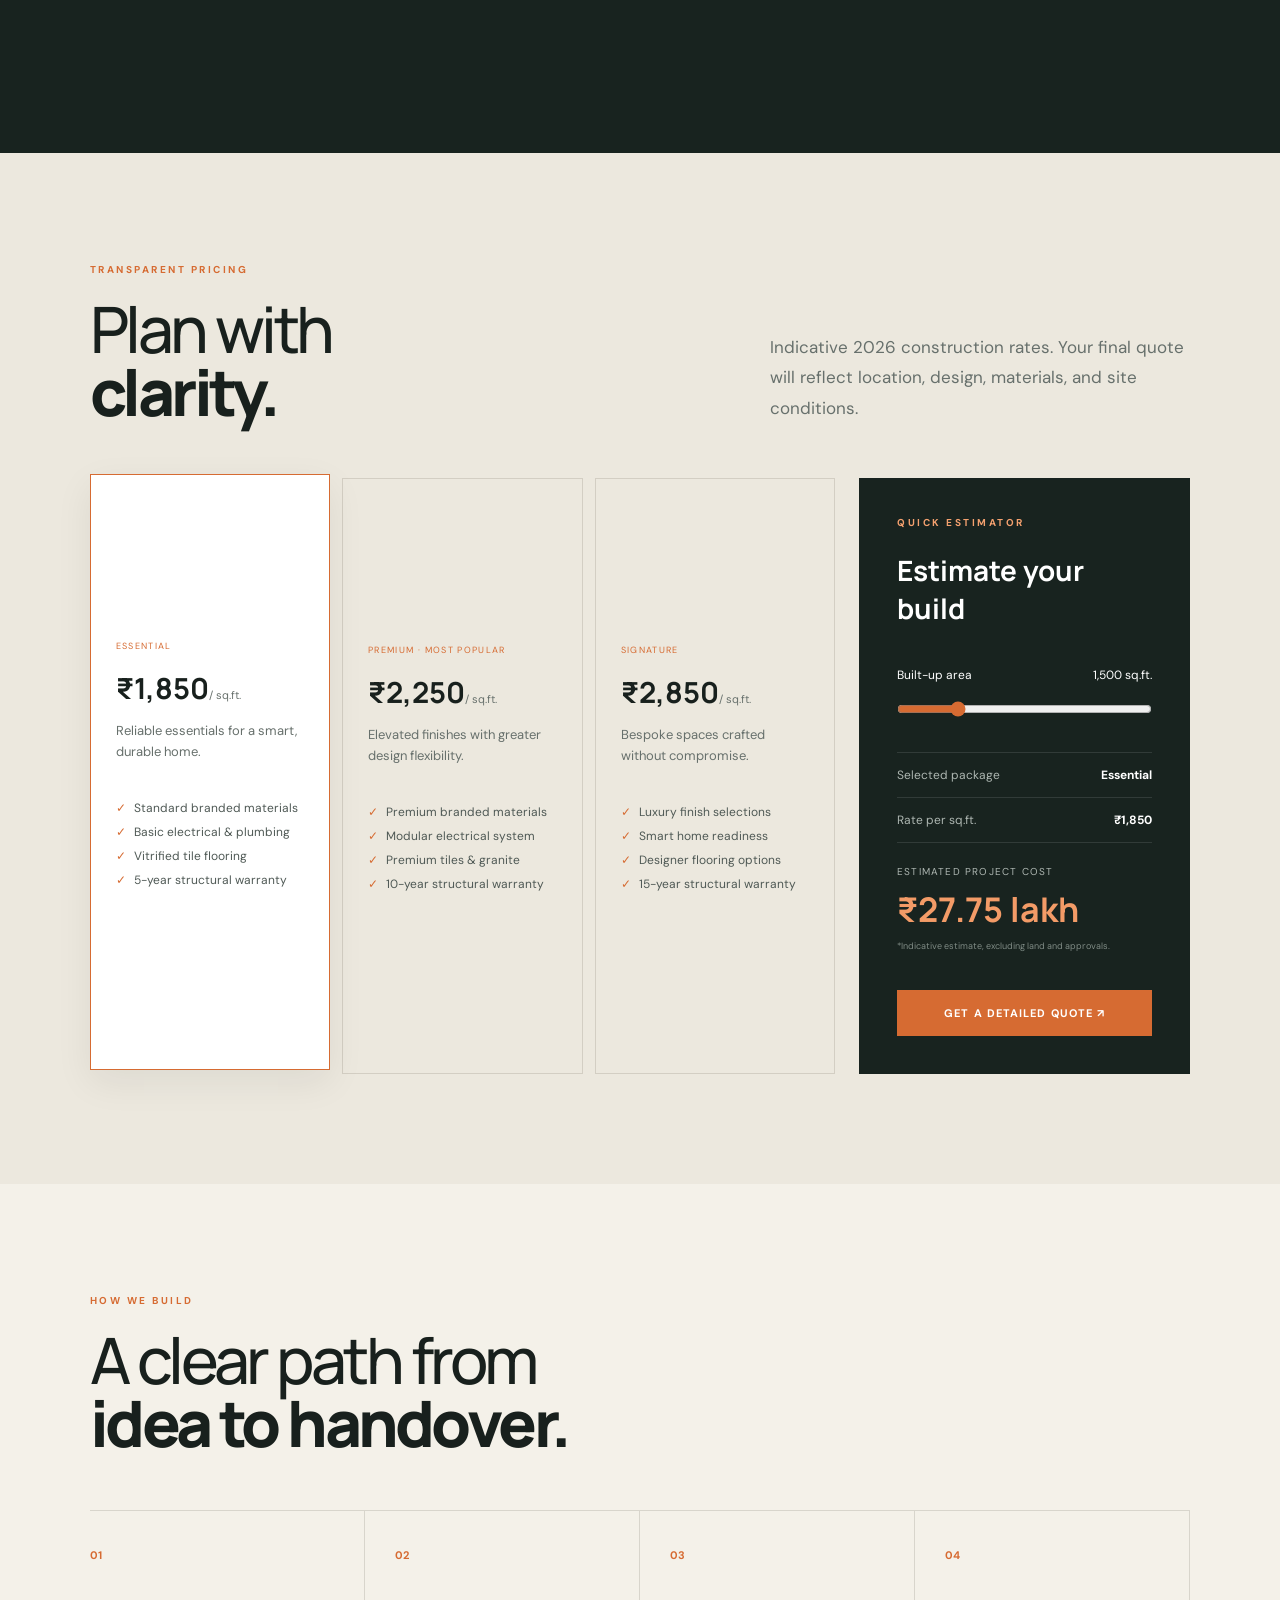
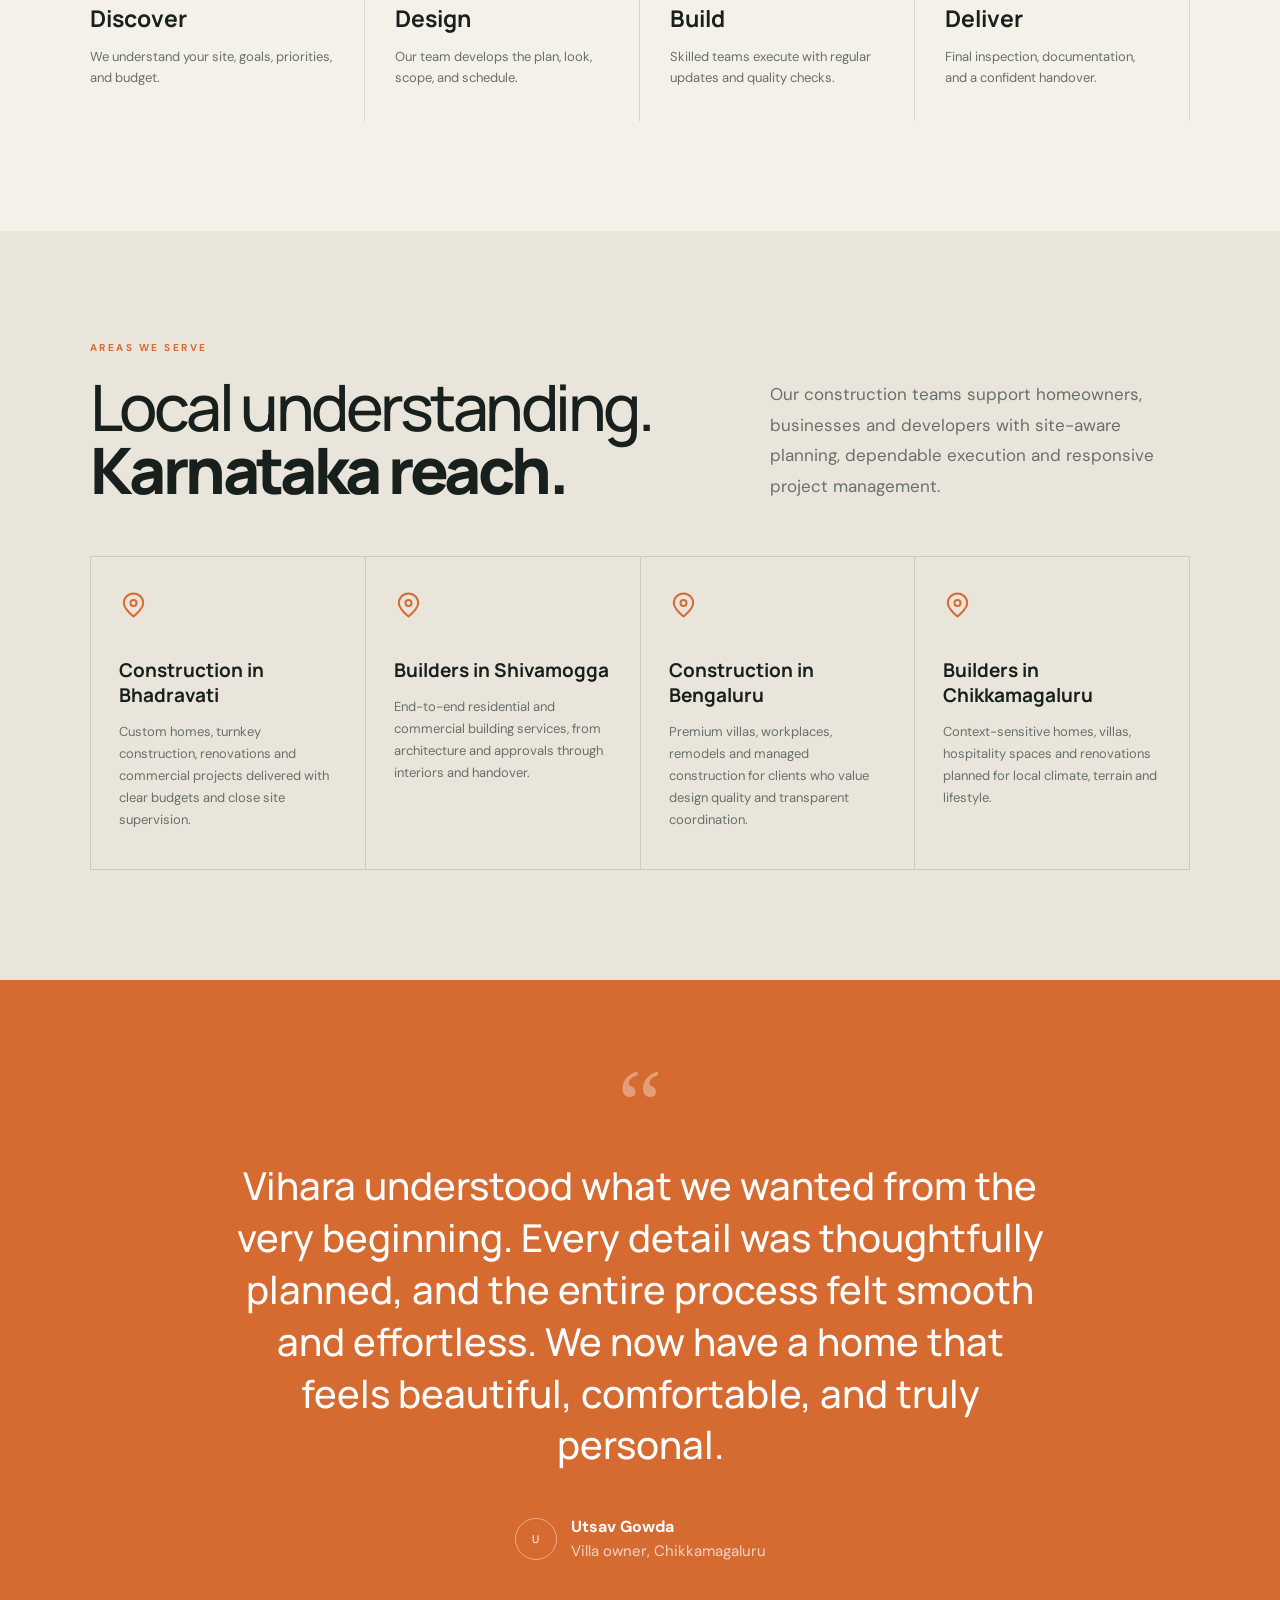
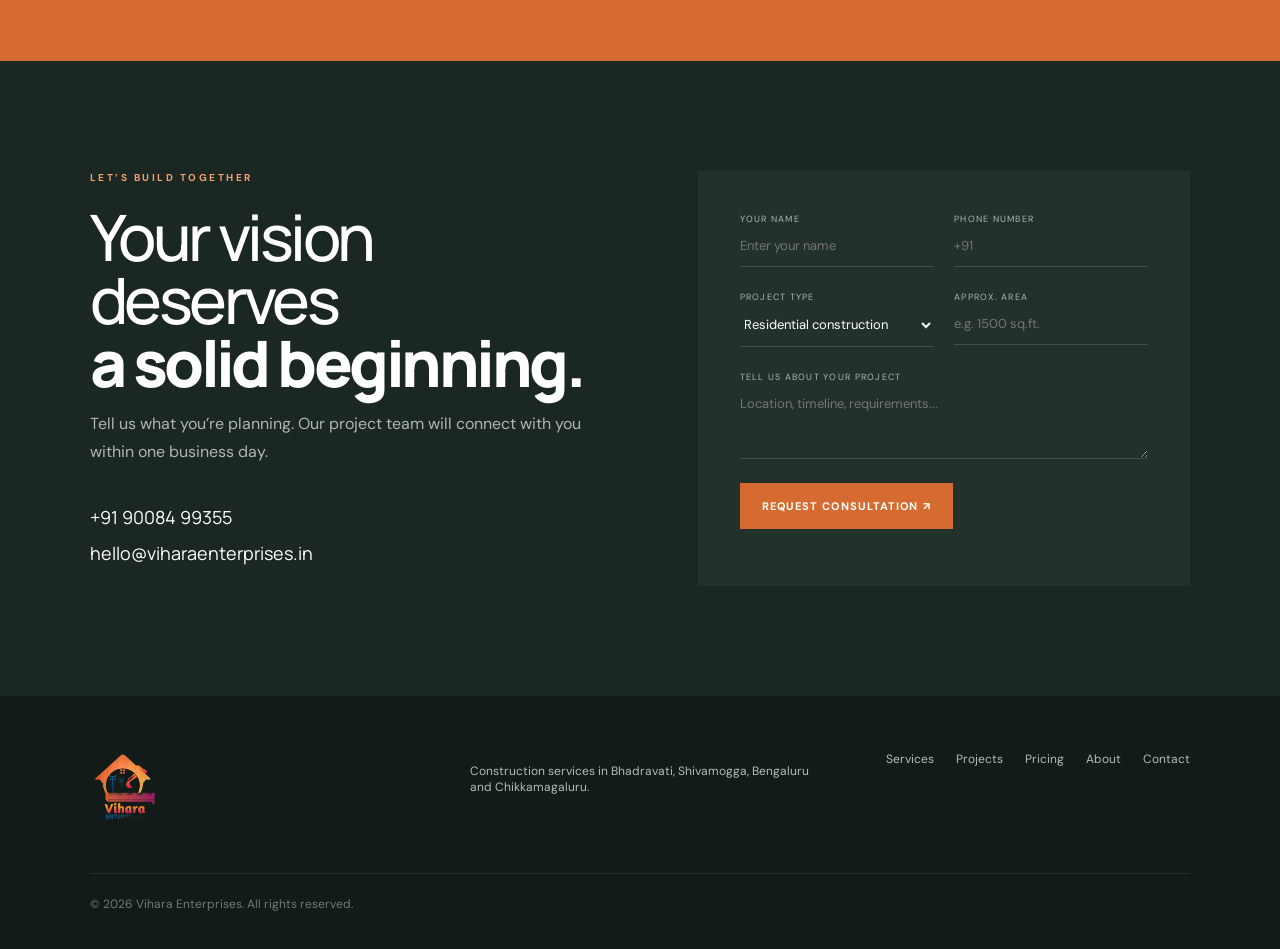
==== commit 35e48053: "Updated website" ====
--- a/index.html
+++ b/index.html
@@ -3,18 +3,51 @@
 <head>
   <meta charset="UTF-8">
   <meta name="viewport" content="width=device-width, initial-scale=1.0">
-  <meta name="description" content="Vihara Enterprises — trusted residential and commercial construction with transparent pricing and dependable delivery.">
-  <title>Vihara Enterprises | Built With Purpose</title>
+  <meta name="description" content="Vihara Enterprises is a trusted construction company serving Bhadravati, Shivamogga, Bengaluru and Chikkamagaluru. Residential, commercial, turnkey, renovation and interior construction with transparent pricing.">
+  <meta name="robots" content="index, follow, max-image-preview:large">
+  <meta name="keywords" content="best construction company in Bhadravati, builders in Shivamogga, construction company in Bangalore, builders in Chikkamagaluru, house construction, turnkey construction Karnataka">
+  <meta name="author" content="Vihara Enterprises">
+  <meta name="geo.region" content="IN-KA">
+  <title>Construction Company in Bhadravati & Shivamogga | Vihara Enterprises</title>
+  <link rel="canonical" href="https://www.viharaenterprises.in/">
+  <link rel="icon" type="image/png" href="assets/vihara-logo1.png">
+  <meta property="og:type" content="website"><meta property="og:locale" content="en_IN">
+  <meta property="og:title" content="Vihara Enterprises | Construction Company in Bhadravati & Shivamogga">
+  <meta property="og:description" content="Premium residential, commercial, turnkey and renovation services across Bhadravati, Shivamogga, Bengaluru and Chikkamagaluru.">
+  <meta property="og:url" content="https://www.viharaenterprises.in/"><meta property="og:image" content="https://www.viharaenterprises.in/assets/vihara-hero.png">
+  <meta name="twitter:card" content="summary_large_image">
   <link rel="preconnect" href="https://fonts.googleapis.com">
   <link rel="preconnect" href="https://fonts.gstatic.com" crossorigin>
   <link href="https://fonts.googleapis.com/css2?family=DM+Sans:wght@400;500;600;700&family=Manrope:wght@400;500;600;700;800&display=swap" rel="stylesheet">
   <link rel="stylesheet" href="styles.css">
+  <script type="application/ld+json">
+  {
+    "@context": "https://schema.org",
+    "@type": "GeneralContractor",
+    "@id": "https://www.viharaenterprises.in/#business",
+    "name": "Vihara Enterprises",
+    "url": "https://www.viharaenterprises.in/",
+    "logo": "https://www.viharaenterprises.in/assets/vihara-logo1.png",
+    "image": "https://www.viharaenterprises.in/assets/vihara-hero.png",
+    "telephone": "+91-90084-99355",
+    "email": "hello@viharaenterprises.in",
+    "founder": {"@type": "Person", "name": "Nikhil"},
+    "priceRange": "₹₹",
+    "areaServed": [
+      {"@type": "City", "name": "Bhadravati"},
+      {"@type": "City", "name": "Shivamogga"},
+      {"@type": "City", "name": "Bengaluru"},
+      {"@type": "City", "name": "Chikkamagaluru"}
+    ],
+    "knowsAbout": ["Residential construction", "Commercial construction", "Turnkey construction", "Architecture", "Interior design", "Renovation", "Structural engineering", "Project management"]
+  }
+  </script>
 </head>
 <body>
   <div class="topbar"><span>Building homes. Building trust.</span><a href="tel:+919008499355">Call +91 90084 99355</a></div>
   <header class="header" id="home">
     <a class="brand" href="index.html" aria-label="Vihara Enterprises home">
-      <img class="brand-logo brand-logo-full" src="assets/vihara-logo-exact.png" alt="Vihara Enterprises">
+      <img class="brand-logo brand-logo-full" src="assets/vihara-logo1.png" alt="Vihara Enterprises">
     </a>
     <nav class="nav" id="nav">
       <a href="index.html" aria-current="page">Home</a><a href="services.html">Services</a><a href="#projects">Projects</a><a href="#pricing">Pricing</a><a href="about.html">About</a>
@@ -28,9 +61,9 @@
       <img src="assets/vihara-hero.png" alt="Modern luxury home nearing completion by Vihara Enterprises">
       <div class="hero-shade"></div>
       <div class="hero-content reveal">
-        <p class="eyebrow light">RESIDENTIAL · COMMERCIAL · RENOVATION</p>
+        <p class="eyebrow light">BHADRAVATI · SHIVAMOGGA · BENGALURU · CHIKKAMAGALURU</p>
         <h1>We build spaces<br>that <em>stand apart.</em></h1>
-        <p class="hero-copy">From the first sketch to the final key, we deliver thoughtful construction, honest pricing, and quality that lasts for generations.</p>
+        <p class="hero-copy">Vihara Enterprises delivers thoughtful residential and commercial construction, honest pricing, and quality that lasts across Bhadravati, Shivamogga, Bengaluru and Chikkamagaluru.</p>
         <div class="hero-actions"><a class="btn primary" href="#contact">Start your project <span>↗</span></a><a class="text-link" href="#projects">Explore our work <span>↓</span></a></div>
       </div>
       <div class="hero-stats">
@@ -46,9 +79,9 @@
     <section class="services section" id="services">
       <div class="section-head reveal"><div><p class="eyebrow">WHAT WE DO</p><h2>Built for every<br><span>ambition.</span></h2></div><p>End-to-end expertise. One accountable team. A simpler way to build.</p></div>
       <div class="service-grid">
-        <article class="service-card reveal"><span class="service-num">01</span><div class="line-icon">⌂</div><h3>Residential Construction</h3><p>Custom villas, independent homes, apartments, and turnkey residential projects built around your lifestyle.</p><a href="services.html#residential" aria-label="Learn about residential construction">↗</a></article>
-        <article class="service-card reveal"><span class="service-num">02</span><div class="line-icon">▦</div><h3>Commercial Projects</h3><p>Efficient offices, retail spaces, warehouses, and institutional buildings designed for long-term performance.</p><a href="services.html#commercial" aria-label="Learn about commercial projects">↗</a></article>
-        <article class="service-card reveal"><span class="service-num">03</span><div class="line-icon">◇</div><h3>Renovation & Interiors</h3><p>Thoughtful upgrades, structural improvements, and complete interiors that give existing spaces a new life.</p><a href="services.html#renovation" aria-label="Learn about renovation">↗</a></article>
+        <article class="service-card reveal"><span class="service-num">01</span><div class="line-icon"><svg class="premium-icon" viewBox="0 0 24 24" aria-hidden="true" focusable="false"><path d="M3 11 12 4l9 7"/><path d="M5 10v10h14V10"/><path d="M9 20v-6h6v6"/></svg></div><h3>Residential Construction</h3><p>Custom villas, independent homes, apartments, and turnkey residential projects built around your lifestyle.</p><a href="services.html#residential" aria-label="Learn about residential construction">↗</a></article>
+        <article class="service-card reveal"><span class="service-num">02</span><div class="line-icon"><svg class="premium-icon" viewBox="0 0 24 24" aria-hidden="true" focusable="false"><rect x="4" y="3" width="16" height="18" rx="1"/><path d="M8 7h2M14 7h2M8 11h2M14 11h2M8 15h2M14 15h2M10 21v-3h4v3"/></svg></div><h3>Commercial Projects</h3><p>Efficient offices, retail spaces, warehouses, and institutional buildings designed for long-term performance.</p><a href="services.html#commercial" aria-label="Learn about commercial projects">↗</a></article>
+        <article class="service-card reveal"><span class="service-num">03</span><div class="line-icon"><svg class="premium-icon" viewBox="0 0 24 24" aria-hidden="true" focusable="false"><path d="M14.5 6.5 17.5 9.5"/><path d="m4 20 3.5-.7L19 7.8a2.1 2.1 0 0 0-3-3L4.7 16.3 4 20Z"/><path d="m12 5-2-2-4 4 2 2"/></svg></div><h3>Renovation & Interiors</h3><p>Thoughtful upgrades, structural improvements, and complete interiors that give existing spaces a new life.</p><a href="services.html#renovation" aria-label="Learn about renovation">↗</a></article>
       </div>
     </section>
 
@@ -81,8 +114,18 @@
       <div class="process-list"><article class="reveal"><b>01</b><h3>Discover</h3><p>We understand your site, goals, priorities, and budget.</p></article><article class="reveal"><b>02</b><h3>Design</h3><p>Our team develops the plan, look, scope, and schedule.</p></article><article class="reveal"><b>03</b><h3>Build</h3><p>Skilled teams execute with regular updates and quality checks.</p></article><article class="reveal"><b>04</b><h3>Deliver</h3><p>Final inspection, documentation, and a confident handover.</p></article></div>
     </section>
 
+    <section class="service-areas section" id="service-areas">
+      <div class="section-head reveal"><div><p class="eyebrow">AREAS WE SERVE</p><h2>Local understanding.<br><span>Karnataka reach.</span></h2></div><p>Our construction teams support homeowners, businesses and developers with site-aware planning, dependable execution and responsive project management.</p></div>
+      <div class="area-grid">
+        <article class="area-card reveal"><svg class="premium-icon" viewBox="0 0 24 24" aria-hidden="true"><path d="M20 10c0 5-8 11-8 11S4 15 4 10a8 8 0 1 1 16 0Z"/><circle cx="12" cy="10" r="2.5"/></svg><h3>Construction in Bhadravati</h3><p>Custom homes, turnkey construction, renovations and commercial projects delivered with clear budgets and close site supervision.</p></article>
+        <article class="area-card reveal"><svg class="premium-icon" viewBox="0 0 24 24" aria-hidden="true"><path d="M20 10c0 5-8 11-8 11S4 15 4 10a8 8 0 1 1 16 0Z"/><circle cx="12" cy="10" r="2.5"/></svg><h3>Builders in Shivamogga</h3><p>End-to-end residential and commercial building services, from architecture and approvals through interiors and handover.</p></article>
+        <article class="area-card reveal"><svg class="premium-icon" viewBox="0 0 24 24" aria-hidden="true"><path d="M20 10c0 5-8 11-8 11S4 15 4 10a8 8 0 1 1 16 0Z"/><circle cx="12" cy="10" r="2.5"/></svg><h3>Construction in Bengaluru</h3><p>Premium villas, workplaces, remodels and managed construction for clients who value design quality and transparent coordination.</p></article>
+        <article class="area-card reveal"><svg class="premium-icon" viewBox="0 0 24 24" aria-hidden="true"><path d="M20 10c0 5-8 11-8 11S4 15 4 10a8 8 0 1 1 16 0Z"/><circle cx="12" cy="10" r="2.5"/></svg><h3>Builders in Chikkamagaluru</h3><p>Context-sensitive homes, villas, hospitality spaces and renovations planned for local climate, terrain and lifestyle.</p></article>
+      </div>
+    </section>
+
     <section class="testimonial">
-      <div class="quote-mark">“</div><blockquote>Vihara made the entire journey feel clear and manageable. The team listened, communicated honestly, and delivered a home that feels distinctly ours.</blockquote><div class="person"><span>U</span><div><strong>Utsav Gowda</strong><small>Villa owner, Chikkamagaluru</small></div></div>
+      <div class="quote-mark">“</div><blockquote>Vihara understood what we wanted from the very beginning. Every detail was thoughtfully planned, and the entire process felt smooth and effortless. We now have a home that feels beautiful, comfortable, and truly personal.</blockquote><div class="person"><span>U</span><div><strong>Utsav Gowda</strong><small>Villa owner, Chikkamagaluru</small></div></div>
     </section>
 
     <section class="contact section" id="contact">
@@ -91,7 +134,7 @@
     </section>
   </main>
 
-  <footer><a class="brand footer-brand" href="index.html"><img class="brand-logo brand-logo-full" src="assets/vihara-logo-exact.png" alt="Vihara Enterprises"></a><p>Building enduring spaces across South India.</p><div class="footer-links"><a href="services.html">Services</a><a href="#projects">Projects</a><a href="#pricing">Pricing</a><a href="about.html">About</a><a href="#contact">Contact</a></div><p class="copyright">© <span id="year"></span> Vihara Enterprises. All rights reserved.</p></footer>
+  <footer><a class="brand footer-brand" href="index.html"><img class="brand-logo brand-logo-full" src="assets/vihara-logo1.png" alt="Vihara Enterprises"></a><p>Construction services in Bhadravati, Shivamogga, Bengaluru and Chikkamagaluru.</p><div class="footer-links"><a href="services.html">Services</a><a href="#projects">Projects</a><a href="#pricing">Pricing</a><a href="about.html">About</a><a href="#contact">Contact</a></div><p class="copyright">© <span id="year"></span> Vihara Enterprises. All rights reserved.</p></footer>
   <script src="script.js"></script>
 </body>
 </html>
--- a/styles.css
+++ b/styles.css
@@ -1,4 +1,4 @@
-:root{--ink:#18201d;--muted:#67706c;--paper:#f4f1e9;--white:#fff;--accent:#d66b32;--line:#d8d5cc;--dark:#18231f;--serif:"Manrope",sans-serif;--body:"DM Sans",sans-serif}*{box-sizing:border-box}html{scroll-behavior:smooth}body{margin:0;background:var(--paper);color:var(--ink);font-family:var(--body);font-size:16px}a{color:inherit;text-decoration:none}button,input,select,textarea{font:inherit}.topbar{height:36px;padding:0 5vw;display:flex;align-items:center;justify-content:space-between;background:var(--dark);color:#cbd1cc;font-size:11px;letter-spacing:.12em;text-transform:uppercase}.topbar a{color:#fff}.header{height:86px;padding:0 5vw;display:flex;align-items:center;justify-content:space-between;background:rgba(244,241,233,.96);position:relative;z-index:50}.brand{display:flex;align-items:center;gap:11px;font-family:var(--serif);font-weight:800;letter-spacing:.12em;line-height:.9}.brand small{display:block;font-family:var(--body);font-size:8px;letter-spacing:.28em;margin-top:7px}.brand-mark{width:40px;height:40px;border:1.5px solid var(--ink);display:grid;place-items:center;font-size:12px;letter-spacing:0;transform:rotate(45deg)}.brand-mark::first-line{transform:rotate(-45deg)}.brand-mark{color:transparent;position:relative}.brand-mark:after{content:"VE";color:var(--ink);position:absolute;transform:rotate(-45deg)}.nav{display:flex;align-items:center;gap:34px;font-size:13px;font-weight:600}.nav>a:not(.nav-cta):after{content:"";display:block;height:1px;background:var(--accent);transform:scaleX(0);transition:.25s}.nav>a:hover:after{transform:scaleX(1)}.nav-cta,.btn{display:inline-flex;align-items:center;justify-content:center;gap:24px;background:var(--ink);color:#fff;padding:16px 22px;text-transform:uppercase;letter-spacing:.1em;font-size:11px;font-weight:700;border:0;cursor:pointer;transition:.25s}.nav-cta{background:var(--accent)}.btn:hover,.nav-cta:hover{filter:brightness(.9);transform:translateY(-2px)}.menu-btn{display:none;background:none;border:0;padding:10px}.menu-btn span{display:block;width:25px;height:2px;background:var(--ink);margin:6px}.hero{height:calc(100vh - 122px);min-height:620px;position:relative;color:#fff;overflow:hidden}.hero>img{width:100%;height:100%;object-fit:cover;position:absolute;inset:0}.hero-shade{position:absolute;inset:0;background:linear-gradient(90deg,rgba(13,20,17,.85) 0%,rgba(13,20,17,.48) 42%,rgba(13,20,17,.08) 75%),linear-gradient(0deg,rgba(10,15,13,.58),transparent 45%)}.hero-content{position:absolute;left:7vw;top:46%;transform:translateY(-50%);max-width:740px}.eyebrow{font-size:10px;letter-spacing:.25em;font-weight:700;color:var(--accent);margin:0 0 22px}.eyebrow.light{color:#f4a16f}.hero h1,.section h2,.contact h2{font-family:var(--serif);font-size:clamp(48px,6.3vw,92px);line-height:.98;letter-spacing:-.055em;margin:0;font-weight:500}.hero h1 em,.section h2 span,.contact h2 span{font-style:normal;font-weight:800}.hero h1 em{color:#f0a06e}.hero-copy{max-width:580px;color:#e0e4e1;line-height:1.7;font-size:17px;margin:28px 0 34px}.hero-actions{display:flex;align-items:center;gap:30px}.primary{background:var(--accent)}.text-link{font-size:12px;text-transform:uppercase;letter-spacing:.12em;border-bottom:1px solid #ffffff80;padding-bottom:7px}.hero-stats{position:absolute;right:5vw;bottom:0;display:flex;background:rgba(19,29,25,.92);backdrop-filter:blur(10px)}.hero-stats div{padding:23px 34px;border-right:1px solid #ffffff25;display:flex;flex-direction:column}.hero-stats strong{font-family:var(--serif);font-size:25px}.hero-stats span{color:#abb4af;font-size:10px;text-transform:uppercase;letter-spacing:.12em;margin-top:4px}.section{padding:110px 7vw}.intro{display:grid;grid-template-columns:1fr 1fr;gap:10vw;align-items:end}.intro h2,.section h2,.contact h2{font-size:clamp(40px,5vw,70px)}.intro-copy{max-width:540px}.intro-copy p,.section-head>p{line-height:1.8;color:var(--muted);font-size:17px}.arrow-link{display:inline-flex;gap:50px;border-bottom:1px solid var(--ink);padding:16px 0 8px;font-weight:700;font-size:12px;text-transform:uppercase;letter-spacing:.1em}.services{padding-top:30px}.section-head{display:flex;justify-content:space-between;align-items:end;margin-bottom:55px}.section-head>p{max-width:420px;margin:0}.service-grid{display:grid;grid-template-columns:repeat(3,1fr);border-top:1px solid var(--line);border-left:1px solid var(--line)}.service-card{position:relative;padding:45px 38px;min-height:350px;border-right:1px solid var(--line);border-bottom:1px solid var(--line);transition:.3s}.service-card:hover{background:var(--white);transform:translateY(-5px)}.service-num{font-size:10px;color:#929994}.line-icon{font-size:40px;color:var(--accent);margin:45px 0 32px}.service-card h3{font-family:var(--serif);font-size:21px}.service-card p{color:var(--muted);line-height:1.65}.service-card>a{position:absolute;right:30px;top:38px;font-size:20px}.projects{background:var(--dark);color:white;padding:1px 0 110px}.project-head{display:flex;align-items:end;justify-content:space-between;padding-bottom:55px}.filters{display:flex;gap:8px}.filters button{border:1px solid #ffffff30;background:none;color:#c6cdc9;padding:9px 14px;font-size:11px;cursor:pointer}.filters button.active{background:var(--accent);border-color:var(--accent);color:white}.project-grid{padding-top:0;display:grid;grid-template-columns:1.15fr .85fr;grid-template-rows:repeat(2,350px);gap:18px}.project-card{position:relative;overflow:hidden;transition:.4s}.project-card.large{grid-row:span 2}.project-card.hidden{display:none}.project-card img{width:100%;height:100%;object-fit:cover;transition:.6s}.project-card:hover img{transform:scale(1.035)}.project-card:after{content:"";position:absolute;inset:0;background:linear-gradient(0deg,rgba(10,16,13,.8),transparent 58%)}.project-info{position:absolute;z-index:2;left:30px;right:30px;bottom:25px;display:flex;align-items:end;justify-content:space-between}.project-info small{font-size:9px;letter-spacing:.18em;color:#f4a16f}.project-info h3{font-family:var(--serif);font-size:25px;margin:8px 0 3px}.project-info p{margin:0;color:#c4cbc7;font-size:12px}.project-info>span{font-size:25px}.pricing{background:#ece8de}.price-wrap{display:grid;grid-template-columns:1.8fr .8fr;gap:24px}.price-cards{display:grid;grid-template-columns:repeat(3,1fr);gap:12px}.price-card{border:1px solid #d3cec3;background:transparent;padding:30px 25px;text-align:left;color:var(--ink);cursor:pointer;transition:.3s}.price-card:hover,.price-card.active{background:white;border-color:var(--accent);box-shadow:0 12px 35px #19211e12;transform:translateY(-4px)}.price-card>span{display:block;font-size:9px;letter-spacing:.15em;color:var(--accent);min-height:28px}.price-card>strong{font-family:var(--serif);font-size:29px}.price-card strong small{font:400 11px var(--body);color:var(--muted)}.price-card p{font-size:13px;color:var(--muted);line-height:1.55;min-height:62px}.price-card ul{padding:0;list-style:none;font-size:12px;line-height:2;color:#4f5955}.price-card li:before{content:"✓";color:var(--accent);margin-right:8px}.calculator{background:var(--dark);color:white;padding:38px}.calculator h3{font-family:var(--serif);font-size:28px;margin:0 0 40px}.calculator label{display:flex;justify-content:space-between;font-size:12px}.calculator input{width:100%;accent-color:var(--accent);margin:18px 0 35px}.calc-row{display:flex;justify-content:space-between;border-top:1px solid #ffffff1c;padding:14px 0;font-size:12px;color:#adb6b1}.calc-row strong{color:white}.estimate{border-top:1px solid #ffffff1c;padding:22px 0;display:flex;flex-direction:column}.estimate span{font-size:10px;text-transform:uppercase;letter-spacing:.12em;color:#aeb7b2}.estimate strong{font-family:var(--serif);font-size:34px;color:#f39b67;margin:8px 0}.estimate small{color:#7f8b85;font-size:9px}.full{width:100%;margin-top:16px}.process{background:var(--paper)}.process-list{display:grid;grid-template-columns:repeat(4,1fr);margin-top:55px;border-top:1px solid var(--line)}.process-list article{padding:32px 30px 0 0;border-right:1px solid var(--line);min-height:210px}.process-list article+article{padding-left:30px}.process-list b{font-size:11px;color:var(--accent)}.process-list h3{font-family:var(--serif);font-size:23px;margin:38px 0 12px}.process-list p{color:var(--muted);line-height:1.6;font-size:13px}.testimonial{text-align:center;background:#d66b32;color:white;padding:100px 18vw}.quote-mark{font-family:Georgia;font-size:100px;line-height:.5;opacity:.35}.testimonial blockquote{font-family:var(--serif);font-size:clamp(25px,3vw,42px);line-height:1.35;margin:30px auto 45px;max-width:950px;font-weight:500}.person{display:flex;justify-content:center;align-items:center;gap:14px;text-align:left}.person>span{width:42px;height:42px;display:grid;place-items:center;border:1px solid #ffffff70;border-radius:50%;font-size:11px}.person strong,.person small{display:block}.person small{opacity:.7;font-size:10px;margin-top:4px}.contact{background:#1b2722;color:white;display:grid;grid-template-columns:1fr 1fr;gap:9vw}.contact-copy>p:not(.eyebrow){color:#aeb7b2;line-height:1.7;max-width:520px}.contact-details{display:flex;flex-direction:column;gap:12px;margin-top:40px;font-family:var(--serif);font-size:18px}.contact-form{background:#23312b;padding:42px}.form-row{display:grid;grid-template-columns:1fr 1fr;gap:20px}.contact-form label{display:flex;flex-direction:column;font-size:9px;letter-spacing:.14em;color:#aeb7b2;margin-bottom:24px}.contact-form input,.contact-form select,.contact-form textarea{border:0;border-bottom:1px solid #ffffff25;background:transparent;color:white;padding:12px 0;outline:none;letter-spacing:0;font-size:13px}.contact-form select option{color:#111}.contact-form input:focus,.contact-form textarea:focus{border-color:var(--accent)}.form-status{margin:15px 0 0;color:#f2a071;font-size:12px}footer{background:#121b17;color:#b4beb8;padding:55px 7vw 25px;display:grid;grid-template-columns:1fr 1fr 1fr;align-items:start;gap:40px}.footer-brand{color:#fff}.footer-brand .brand-mark{border-color:white}.footer-brand .brand-mark:after{color:white}footer>p{font-size:12px}.footer-links{display:flex;justify-content:flex-end;gap:22px;font-size:12px}.copyright{grid-column:1/-1;border-top:1px solid #ffffff15;padding-top:22px;color:#6f7b75}.reveal{opacity:0;transform:translateY(25px);transition:opacity .7s ease,transform .7s ease}.reveal.visible{opacity:1;transform:none}
+:root{--ink:#18201d;--muted:#67706c;--paper:#f4f1e9;--white:#fff;--accent:#d66b32;--line:#d8d5cc;--dark:#18231f;--serif:"Manrope",sans-serif;--body:"DM Sans",sans-serif}*{box-sizing:border-box}html{scroll-behavior:smooth}body{margin:0;background:var(--paper);color:var(--ink);font-family:var(--body);font-size:16px}a{color:inherit;text-decoration:none}button,input,select,textarea{font:inherit}.topbar{height:36px;padding:0 5vw;display:flex;align-items:center;justify-content:space-between;background:var(--dark);color:#cbd1cc;font-size:11px;letter-spacing:.12em;text-transform:uppercase}.topbar a{color:#fff}.header{height:86px;padding:0 5vw;display:flex;align-items:center;justify-content:space-between;background:rgba(244,241,233,.96);position:relative;z-index:50}.brand{display:flex;align-items:center;gap:11px;font-family:var(--serif);font-weight:800;letter-spacing:.12em;line-height:.9}.brand small{display:block;font-family:var(--body);font-size:8px;letter-spacing:.28em;margin-top:7px}.brand-mark{width:40px;height:40px;border:1.5px solid var(--ink);display:grid;place-items:center;font-size:12px;letter-spacing:0;transform:rotate(45deg)}.brand-mark::first-line{transform:rotate(-45deg)}.brand-mark{color:transparent;position:relative}.brand-mark:after{content:"VE";color:var(--ink);position:absolute;transform:rotate(-45deg)}.nav{display:flex;align-items:center;gap:34px;font-size:13px;font-weight:600}.nav>a:not(.nav-cta):after{content:"";display:block;height:1px;background:var(--accent);transform:scaleX(0);transition:.25s}.nav>a:hover:after{transform:scaleX(1)}.nav-cta,.btn{display:inline-flex;align-items:center;justify-content:center;gap:24px;background:var(--ink);color:#fff;padding:16px 22px;text-transform:uppercase;letter-spacing:.1em;font-size:11px;font-weight:700;border:0;cursor:pointer;transition:.25s}.nav-cta{background:var(--accent)}.btn:hover,.nav-cta:hover{filter:brightness(.9);transform:translateY(-2px)}.menu-btn{display:none;background:none;border:0;padding:10px}.menu-btn span{display:block;width:25px;height:2px;background:var(--ink);margin:6px}.hero{height:calc(100vh - 122px);min-height:620px;position:relative;color:#fff;overflow:hidden}.hero>img{width:100%;height:100%;object-fit:cover;position:absolute;inset:0}.hero-shade{position:absolute;inset:0;background:linear-gradient(90deg,rgba(13,20,17,.85) 0%,rgba(13,20,17,.48) 42%,rgba(13,20,17,.08) 75%),linear-gradient(0deg,rgba(10,15,13,.58),transparent 45%)}.hero-content{position:absolute;left:7vw;top:46%;transform:translateY(-50%);max-width:740px}.eyebrow{font-size:10px;letter-spacing:.25em;font-weight:700;color:var(--accent);margin:0 0 22px}.eyebrow.light{color:#f4a16f}.hero h1,.section h2,.contact h2{font-family:var(--serif);font-size:clamp(48px,6.3vw,92px);line-height:.98;letter-spacing:-.055em;margin:0;font-weight:500}.hero h1 em,.section h2 span,.contact h2 span{font-style:normal;font-weight:800}.hero h1 em{color:#f0a06e}.hero-copy{max-width:580px;color:#e0e4e1;line-height:1.7;font-size:17px;margin:28px 0 34px}.hero-actions{display:flex;align-items:center;gap:30px}.primary{background:var(--accent)}.text-link{font-size:12px;text-transform:uppercase;letter-spacing:.12em;border-bottom:1px solid #ffffff80;padding-bottom:7px}.hero-stats{position:absolute;right:5vw;bottom:0;display:flex;background:rgba(19,29,25,.92);backdrop-filter:blur(10px)}.hero-stats div{padding:23px 34px;border-right:1px solid #ffffff25;display:flex;flex-direction:column}.hero-stats strong{font-family:var(--serif);font-size:25px}.hero-stats span{color:#abb4af;font-size:10px;text-transform:uppercase;letter-spacing:.12em;margin-top:4px}.section{padding:110px 7vw}.intro{display:grid;grid-template-columns:1fr 1fr;gap:10vw;align-items:end}.intro h2,.section h2,.contact h2{font-size:clamp(40px,5vw,70px)}.intro-copy{max-width:540px}.intro-copy p,.section-head>p{line-height:1.8;color:var(--muted);font-size:17px}.arrow-link{display:inline-flex;gap:50px;border-bottom:1px solid var(--ink);padding:16px 0 8px;font-weight:700;font-size:12px;text-transform:uppercase;letter-spacing:.1em}.services{padding-top:30px}.section-head{display:flex;justify-content:space-between;align-items:end;margin-bottom:55px}.section-head>p{max-width:420px;margin:0}.service-grid{display:grid;grid-template-columns:repeat(3,1fr);border-top:1px solid var(--line);border-left:1px solid var(--line)}.service-card{position:relative;padding:45px 38px;min-height:350px;border-right:1px solid var(--line);border-bottom:1px solid var(--line);transition:.3s}.service-card:hover{background:var(--white);transform:translateY(-5px)}.service-num{font-size:10px;color:#929994}.line-icon{font-size:40px;color:var(--accent);margin:45px 0 32px}.service-card h3{font-family:var(--serif);font-size:21px}.service-card p{color:var(--muted);line-height:1.65}.service-card>a{position:absolute;right:30px;top:38px;font-size:20px}.projects{background:var(--dark);color:white;padding:1px 0 110px}.project-head{display:flex;align-items:end;justify-content:space-between;padding-bottom:55px}.filters{display:flex;gap:8px}.filters button{border:1px solid #ffffff30;background:none;color:#c6cdc9;padding:9px 14px;font-size:11px;cursor:pointer}.filters button.active{background:var(--accent);border-color:var(--accent);color:white}.project-grid{padding-top:0;display:grid;grid-template-columns:1.15fr .85fr;grid-template-rows:repeat(2,350px);gap:18px}.project-card{position:relative;overflow:hidden;transition:.4s}.project-card.large{grid-row:span 2}.project-card.hidden{display:none}.project-card img{width:100%;height:100%;object-fit:cover;transition:.6s}.project-card:hover img{transform:scale(1.035)}.project-card:after{content:"";position:absolute;inset:0;background:linear-gradient(0deg,rgba(10,16,13,.8),transparent 58%)}.project-info{position:absolute;z-index:2;left:30px;right:30px;bottom:25px;display:flex;align-items:end;justify-content:space-between}.project-info small{font-size:9px;letter-spacing:.18em;color:#f4a16f}.project-info h3{font-family:var(--serif);font-size:25px;margin:8px 0 3px}.project-info p{margin:0;color:#c4cbc7;font-size:12px}.project-info>span{font-size:25px}.pricing{background:#ece8de}.price-wrap{display:grid;grid-template-columns:1.8fr .8fr;gap:24px}.price-cards{display:grid;grid-template-columns:repeat(3,1fr);gap:12px}.price-card{border:1px solid #d3cec3;background:transparent;padding:30px 25px;text-align:left;color:var(--ink);cursor:pointer;transition:.3s}.price-card:hover,.price-card.active{background:white;border-color:var(--accent);box-shadow:0 12px 35px #19211e12;transform:translateY(-4px)}.price-card>span{display:block;font-size:9px;letter-spacing:.15em;color:var(--accent);min-height:28px}.price-card>strong{font-family:var(--serif);font-size:29px}.price-card strong small{font:400 11px var(--body);color:var(--muted)}.price-card p{font-size:13px;color:var(--muted);line-height:1.55;min-height:62px}.price-card ul{padding:0;list-style:none;font-size:12px;line-height:2;color:#4f5955}.price-card li:before{content:"✓";color:var(--accent);margin-right:8px}.calculator{background:var(--dark);color:white;padding:38px}.calculator h3{font-family:var(--serif);font-size:28px;margin:0 0 40px}.calculator label{display:flex;justify-content:space-between;font-size:12px}.calculator input{width:100%;accent-color:var(--accent);margin:18px 0 35px}.calc-row{display:flex;justify-content:space-between;border-top:1px solid #ffffff1c;padding:14px 0;font-size:12px;color:#adb6b1}.calc-row strong{color:white}.estimate{border-top:1px solid #ffffff1c;padding:22px 0;display:flex;flex-direction:column}.estimate span{font-size:10px;text-transform:uppercase;letter-spacing:.12em;color:#aeb7b2}.estimate strong{font-family:var(--serif);font-size:34px;color:#f39b67;margin:8px 0}.estimate small{color:#7f8b85;font-size:9px}.full{width:100%;margin-top:16px}.process{background:var(--paper)}.process-list{display:grid;grid-template-columns:repeat(4,1fr);margin-top:55px;border-top:1px solid var(--line)}.process-list article{padding:32px 30px 0 0;border-right:1px solid var(--line);min-height:210px}.process-list article+article{padding-left:30px}.process-list b{font-size:11px;color:var(--accent)}.process-list h3{font-family:var(--serif);font-size:23px;margin:38px 0 12px}.process-list p{color:var(--muted);line-height:1.6;font-size:13px}.testimonial{text-align:center;background:#d66b32;color:white;padding:100px 18vw}.quote-mark{font-family:Georgia;font-size:100px;line-height:.5;opacity:.35}.testimonial blockquote{font-family:var(--serif);font-size:clamp(25px,3vw,42px);line-height:1.35;margin:30px auto 45px;max-width:950px;font-weight:500}.person{display:flex;justify-content:center;align-items:center;gap:14px;text-align:left}.person>span{width:42px;height:42px;display:grid;place-items:center;border:1px solid #ffffff70;border-radius:50%;font-size:11px}.person strong,.person small{display:block}.person small{opacity:.7;font-size:15px;margin-top:4px}.contact{background:#1b2722;color:white;display:grid;grid-template-columns:1fr 1fr;gap:9vw}.contact-copy>p:not(.eyebrow){color:#aeb7b2;line-height:1.7;max-width:520px}.contact-details{display:flex;flex-direction:column;gap:12px;margin-top:40px;font-family:var(--serif);font-size:18px}.contact-form{background:#23312b;padding:42px}.form-row{display:grid;grid-template-columns:1fr 1fr;gap:20px}.contact-form label{display:flex;flex-direction:column;font-size:9px;letter-spacing:.14em;color:#aeb7b2;margin-bottom:24px}.contact-form input,.contact-form select,.contact-form textarea{border:0;border-bottom:1px solid #ffffff25;background:transparent;color:white;padding:12px 0;outline:none;letter-spacing:0;font-size:13px}.contact-form select option{color:#111}.contact-form input:focus,.contact-form textarea:focus{border-color:var(--accent)}.form-status{margin:15px 0 0;color:#f2a071;font-size:12px}footer{background:#121b17;color:#b4beb8;padding:55px 7vw 25px;display:grid;grid-template-columns:1fr 1fr 1fr;align-items:start;gap:40px}.footer-brand{color:#fff}.footer-brand .brand-mark{border-color:white}.footer-brand .brand-mark:after{color:white}footer>p{font-size:12px}.footer-links{display:flex;justify-content:flex-end;gap:22px;font-size:12px}.copyright{grid-column:1/-1;border-top:1px solid #ffffff15;padding-top:22px;color:#6f7b75}.reveal{opacity:0;transform:translateY(25px);transition:opacity .7s ease,transform .7s ease}.reveal.visible{opacity:1;transform:none}
 @media(max-width:950px){.nav{position:absolute;top:86px;left:0;right:0;background:var(--paper);padding:30px 5vw;flex-direction:column;align-items:flex-start;transform:translateY(-150%);transition:.35s;z-index:-1}.nav.open{transform:none}.menu-btn{display:block}.hero{min-height:680px}.hero-content{left:6vw;top:42%}.hero-stats{left:0;right:0}.hero-stats div{flex:1;padding:18px}.section{padding:80px 6vw}.price-wrap{grid-template-columns:1fr}.price-cards{grid-template-columns:repeat(3,1fr)}.contact{grid-template-columns:1fr;gap:50px}.section-head{align-items:start}.project-grid{padding-top:0}.process-list{grid-template-columns:repeat(2,1fr);gap:30px}.process-list article:nth-child(2){border-right:0}}
 @media(max-width:680px){.topbar span{display:none}.topbar{justify-content:center}.header{height:72px}.nav{top:72px}.hero{height:760px}.hero-content{top:36%;left:22px;right:22px}.hero h1{font-size:50px}.hero-copy{font-size:15px}.hero-actions{align-items:flex-start;flex-direction:column;gap:22px}.hero-stats{display:grid;grid-template-columns:repeat(3,1fr)}.hero-stats div{padding:16px 9px}.hero-stats strong{font-size:20px}.hero-stats span{font-size:8px}.intro{grid-template-columns:1fr;gap:30px}.section{padding:70px 22px}.section h2,.contact h2{font-size:42px}.section-head{display:block}.section-head>p{margin-top:24px}.service-grid{grid-template-columns:1fr}.service-card{min-height:290px}.line-icon{margin:30px 0 20px}.project-head{display:block}.filters{margin-top:30px;overflow-x:auto}.project-grid{grid-template-columns:1fr;grid-template-rows:repeat(3,390px);padding-top:0}.project-card.large{grid-row:auto}.price-cards{grid-template-columns:1fr}.price-card p{min-height:auto}.calculator{padding:30px 22px}.process-list{grid-template-columns:1fr}.process-list article,.process-list article+article{padding:28px 0;border-right:0;border-bottom:1px solid var(--line);min-height:0}.process-list h3{margin:20px 0 8px}.testimonial{padding:80px 22px}.contact{padding:70px 22px}.contact-form{padding:30px 20px}.form-row{grid-template-columns:1fr}footer{grid-template-columns:1fr}.footer-links{justify-content:flex-start;flex-wrap:wrap}.copyright{grid-column:auto}.brand{font-size:13px}}
 @media(prefers-reduced-motion:reduce){html{scroll-behavior:auto}.reveal{opacity:1;transform:none;transition:none}}
@@ -11,7 +11,7 @@
 .promise-band{background:var(--accent);color:#fff;display:grid;grid-template-columns:repeat(4,1fr);padding:0 7vw}.promise-band div{padding:45px 28px;border-right:1px solid #ffffff28}.promise-band strong{font:700 18px var(--serif);display:block;margin-bottom:8px}.promise-band span{font-size:11px;line-height:1.5;opacity:.78}.cta-strip{background:var(--dark);color:#fff;padding:85px 7vw;display:flex;align-items:center;justify-content:space-between}.cta-strip h2{font:500 clamp(35px,4vw,58px)/1.05 var(--serif);letter-spacing:-.04em;margin:0}.cta-strip h2 span{color:#f09a65;font-weight:800}
 .story{display:grid;grid-template-columns:.85fr 1.15fr;gap:9vw;align-items:start}.story h2{position:sticky;top:160px}.story-copy>p:first-child{font:500 clamp(25px,3vw,38px)/1.4 var(--serif);color:var(--ink);margin-top:0}.story-copy p{color:var(--muted);line-height:1.8}.story-note{border-left:3px solid var(--accent);padding:18px 0 18px 25px;margin-top:35px;color:var(--ink)!important;font-weight:600}.founder{background:#eae5da;display:grid;grid-template-columns:.85fr 1.15fr;gap:8vw;align-items:center}.founder-portrait{aspect-ratio:4/5;background:linear-gradient(145deg,#27352f,#101814);position:relative;overflow:hidden;display:flex;align-items:flex-end;padding:35px}.founder-portrait:before{content:"N";position:absolute;right:-15px;top:-70px;font:800 460px/1 var(--serif);color:#ffffff08}.founder-monogram{width:150px;height:150px;border:1px solid #f09a6580;display:grid;place-items:center;color:#f09a65;font:700 55px var(--serif);border-radius:50%;position:relative}.founder-copy h2{font:500 clamp(42px,5vw,68px)/1 var(--serif);letter-spacing:-.045em;margin:0 0 26px}.founder-copy h2 span{font-weight:800}.founder-copy>p{color:var(--muted);line-height:1.8;max-width:650px}.signature{font:600 22px var(--serif);margin-top:28px;color:var(--ink)!important}.signature small{display:block;font:500 9px var(--body);letter-spacing:.18em;color:var(--accent);margin-top:7px}.values{background:var(--paper)}.value-grid{display:grid;grid-template-columns:repeat(4,1fr);margin-top:55px}.value-card{padding:34px;border-top:1px solid var(--line);border-right:1px solid var(--line)}.value-card:first-child{border-left:1px solid var(--line)}.value-card b{color:var(--accent);font-size:11px}.value-card h3{font:700 20px var(--serif);margin:40px 0 12px}.value-card p{font-size:13px;line-height:1.65;color:var(--muted)}.why-vihara{background:var(--dark);color:#fff;display:grid;grid-template-columns:1fr 1fr;gap:8vw}.why-list{display:grid;grid-template-columns:1fr 1fr;gap:30px}.why-list article{border-top:1px solid #ffffff25;padding-top:20px}.why-list strong{font:700 17px var(--serif);display:block;margin-bottom:10px}.why-list p{font-size:12px;line-height:1.65;color:#aeb7b2}
 @media(max-width:950px){.page-hero{grid-template-columns:1fr}.page-hero-copy{padding:80px 6vw}.page-hero-media{min-height:380px}.catalog-grid{grid-template-columns:repeat(2,1fr)}.promise-band,.value-grid{grid-template-columns:repeat(2,1fr)}.founder,.why-vihara{grid-template-columns:1fr}.story{gap:5vw}.story h2{position:static}}
-@media(max-width:680px){.brand-logo{width:45px;height:40px}.page-hero{min-height:auto}.page-hero-copy{padding:65px 22px}.page-hero h1{font-size:50px}.page-hero-media{min-height:300px}.catalog-intro,.story{grid-template-columns:1fr;gap:28px}.catalog-grid{grid-template-columns:1fr}.catalog-card{min-height:auto}.promise-band,.value-grid{grid-template-columns:1fr;padding-left:22px;padding-right:22px}.promise-band div{padding:30px 0;border-right:0;border-bottom:1px solid #ffffff28}.cta-strip{padding:65px 22px;display:block}.cta-strip .btn{margin-top:28px}.founder{padding:70px 22px}.founder-portrait{aspect-ratio:1}.value-card{border-left:1px solid var(--line)}.why-vihara{padding:70px 22px}.why-list{grid-template-columns:1fr}.footer-brand .brand-logo{width:48px}}
+@media(max-width:680px){.brand-logo{width:60px;height:60px}.page-hero{min-height:auto}.page-hero-copy{padding:65px 22px}.page-hero h1{font-size:50px}.page-hero-media{min-height:300px}.catalog-intro,.story{grid-template-columns:1fr;gap:28px}.catalog-grid{grid-template-columns:1fr}.catalog-card{min-height:auto}.promise-band,.value-grid{grid-template-columns:1fr;padding-left:22px;padding-right:22px}.promise-band div{padding:30px 0;border-right:0;border-bottom:1px solid #ffffff28}.cta-strip{padding:65px 22px;display:block}.cta-strip .btn{margin-top:28px}.founder{padding:70px 22px}.founder-portrait{aspect-ratio:1}.value-card{border-left:1px solid var(--line)}.why-vihara{padding:70px 22px}.why-list{grid-template-columns:1fr}.footer-brand .brand-logo{width:48px}}
 
 .founder-portrait{padding:0;background:#17211d;box-shadow:0 28px 65px #1a231e1f}
 .founder-portrait:before{display:none}
@@ -20,6 +20,25 @@
 .founder-portrait:hover img{transform:scale(1.025)}
 
 /* Exact supplied Vihara logo */
-.brand-logo-full{width:auto;height:76px;object-fit:contain;filter:none}
-.footer-brand .brand-logo-full{width:auto;height:132px;filter:none;background:#fff}
-@media(max-width:680px){.brand-logo-full{width:auto;height:62px}.footer-brand .brand-logo-full{width:auto;height:112px}}
+.brand-logo-full,.footer-brand .brand-logo-full{width:70px;height:70px;object-fit:contain;filter:none;}
+@media(max-width:680px){.brand-logo-full,.footer-brand .brand-logo-full{width:60px;height:60px}}
+
+/* Premium icon language */
+.premium-icon{width:24px;height:24px;display:block;fill:none;stroke:currentColor;stroke-width:1.65;stroke-linecap:round;stroke-linejoin:round}
+.line-icon{width:56px;height:56px;margin:42px 0 30px;border:1px solid #d66b3260;background:#d66b3208;display:grid;place-items:center;color:var(--accent);font-size:0;transition:.3s}
+.line-icon .premium-icon{width:27px;height:27px}
+.service-card:hover .line-icon{background:var(--accent);color:#fff;border-color:var(--accent);transform:rotate(-3deg)}
+.catalog-icon{font-size:0;border-radius:2px;background:#d66b3208;transition:.3s}
+.catalog-icon .premium-icon{width:22px;height:22px}
+.catalog-card:hover .catalog-icon{background:var(--accent);color:#fff;transform:translateY(-3px)}
+
+/* Local service-area SEO content */
+.service-areas{background:#eae5da}
+.area-grid{display:grid;grid-template-columns:repeat(4,1fr);border-top:1px solid #d0cabd;border-left:1px solid #d0cabd}
+.area-card{padding:34px 28px 38px;border-right:1px solid #d0cabd;border-bottom:1px solid #d0cabd;transition:.3s}
+.area-card:hover{background:#fff;transform:translateY(-4px);box-shadow:0 18px 45px #19211e0d}
+.area-card>.premium-icon{width:29px;height:29px;color:var(--accent);margin-bottom:38px}
+.area-card h3{font:700 19px/1.3 var(--serif);margin:0 0 13px}
+.area-card p{font-size:13px;line-height:1.7;color:var(--muted);margin:0}
+@media(max-width:950px){.area-grid{grid-template-columns:repeat(2,1fr)}}
+@media(max-width:680px){.area-grid{grid-template-columns:1fr}.line-icon{margin:28px 0 20px}}
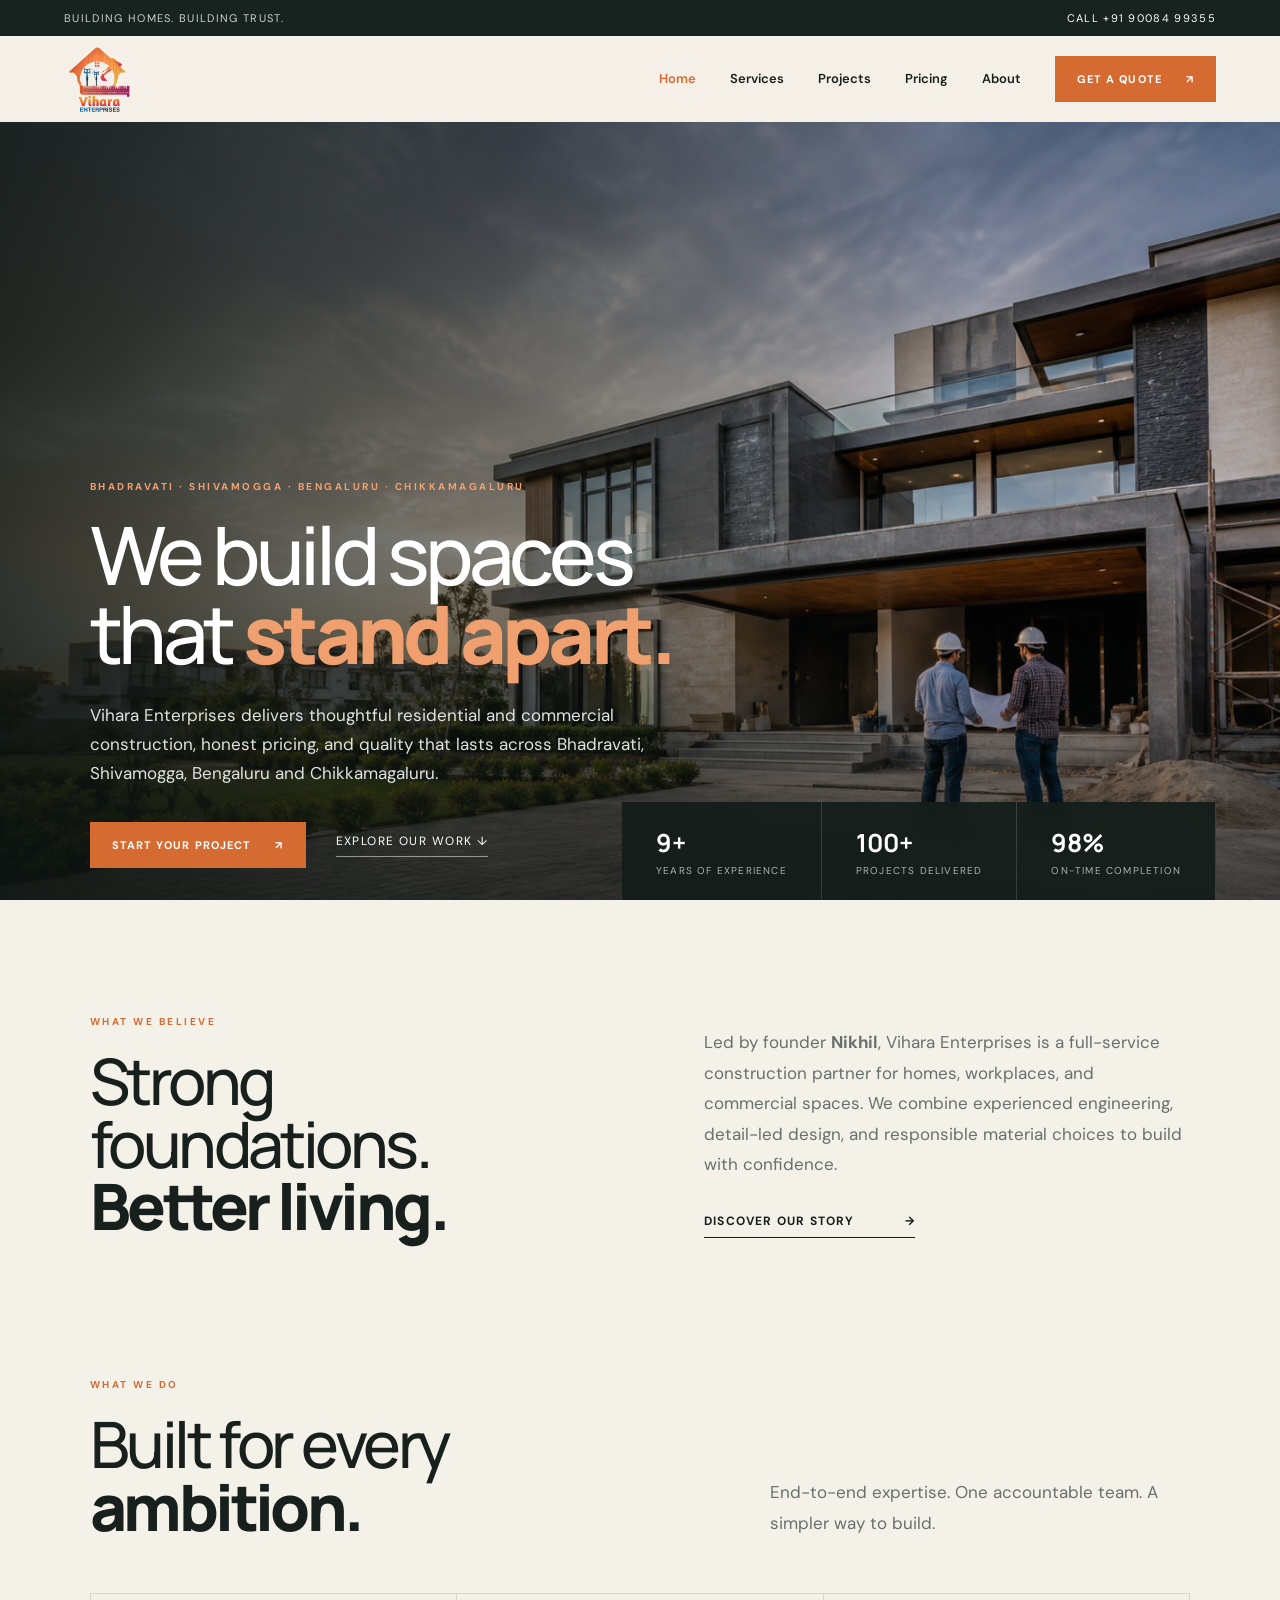
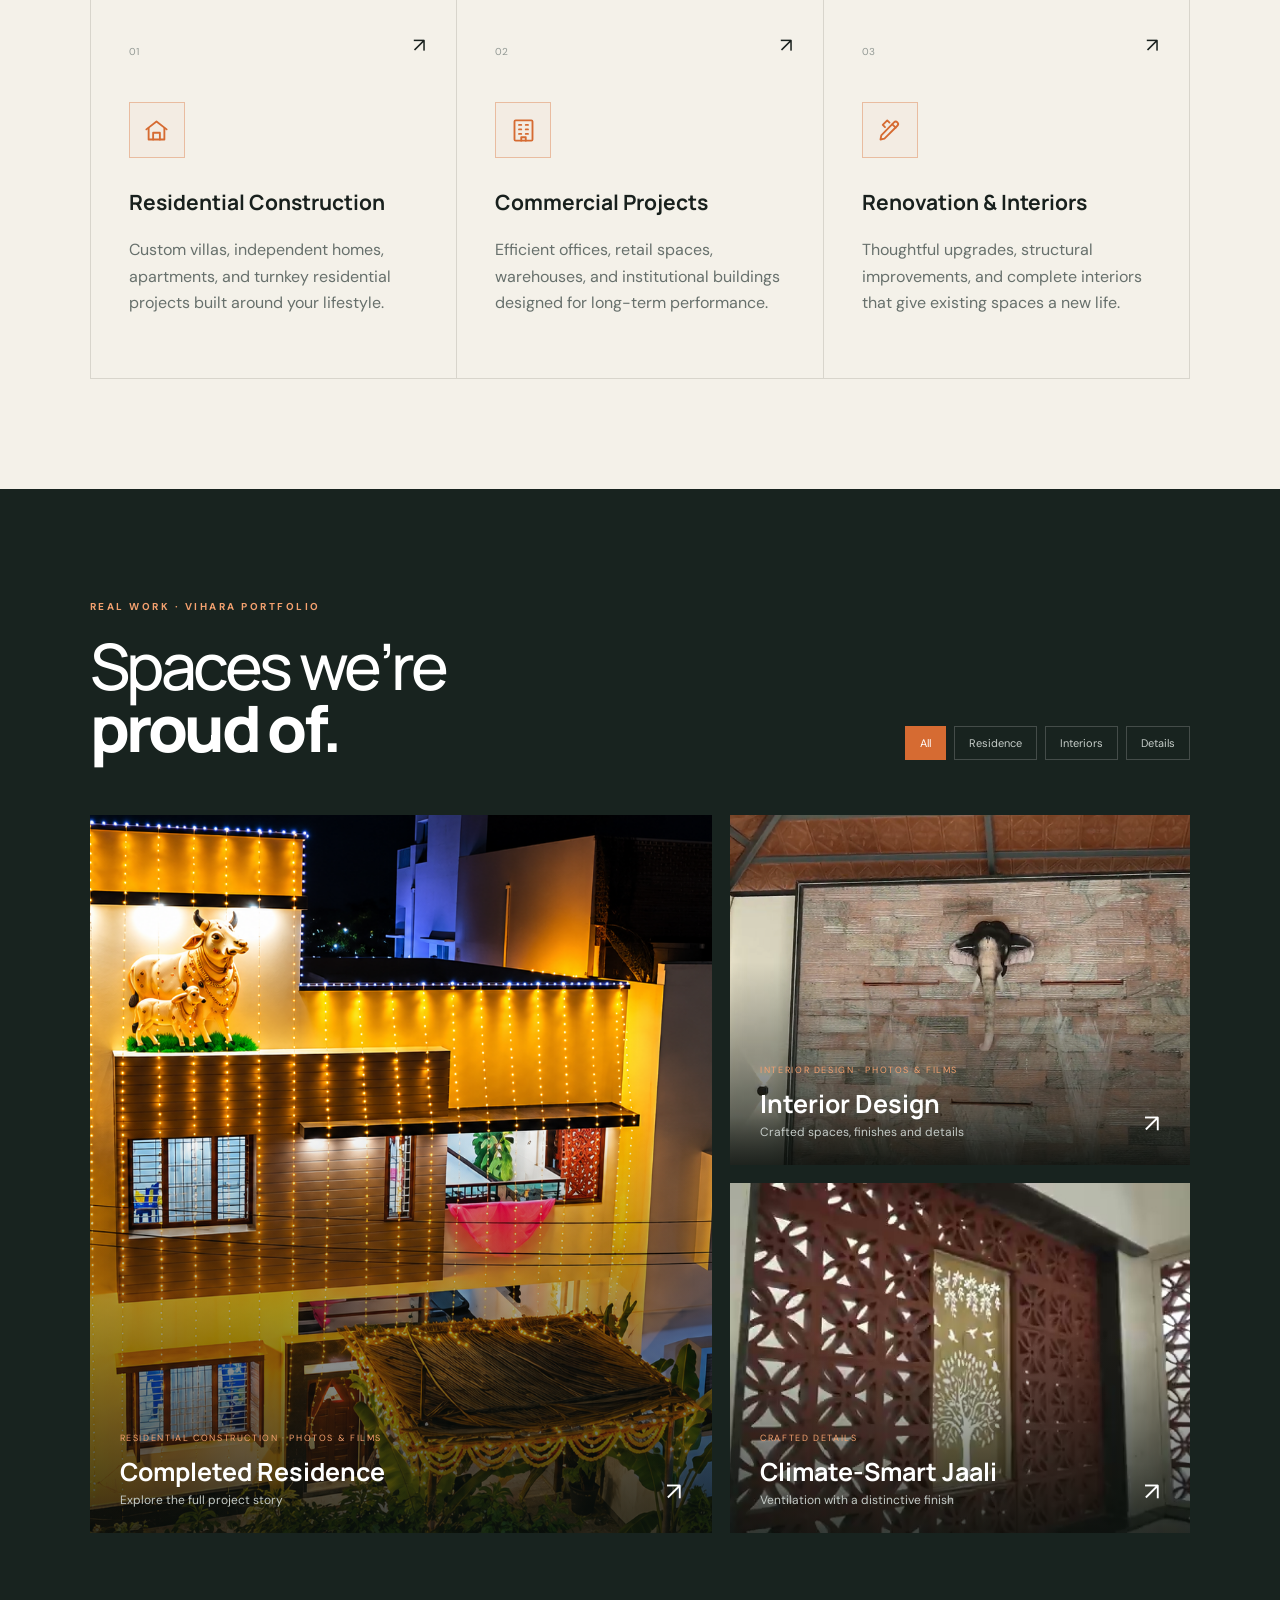
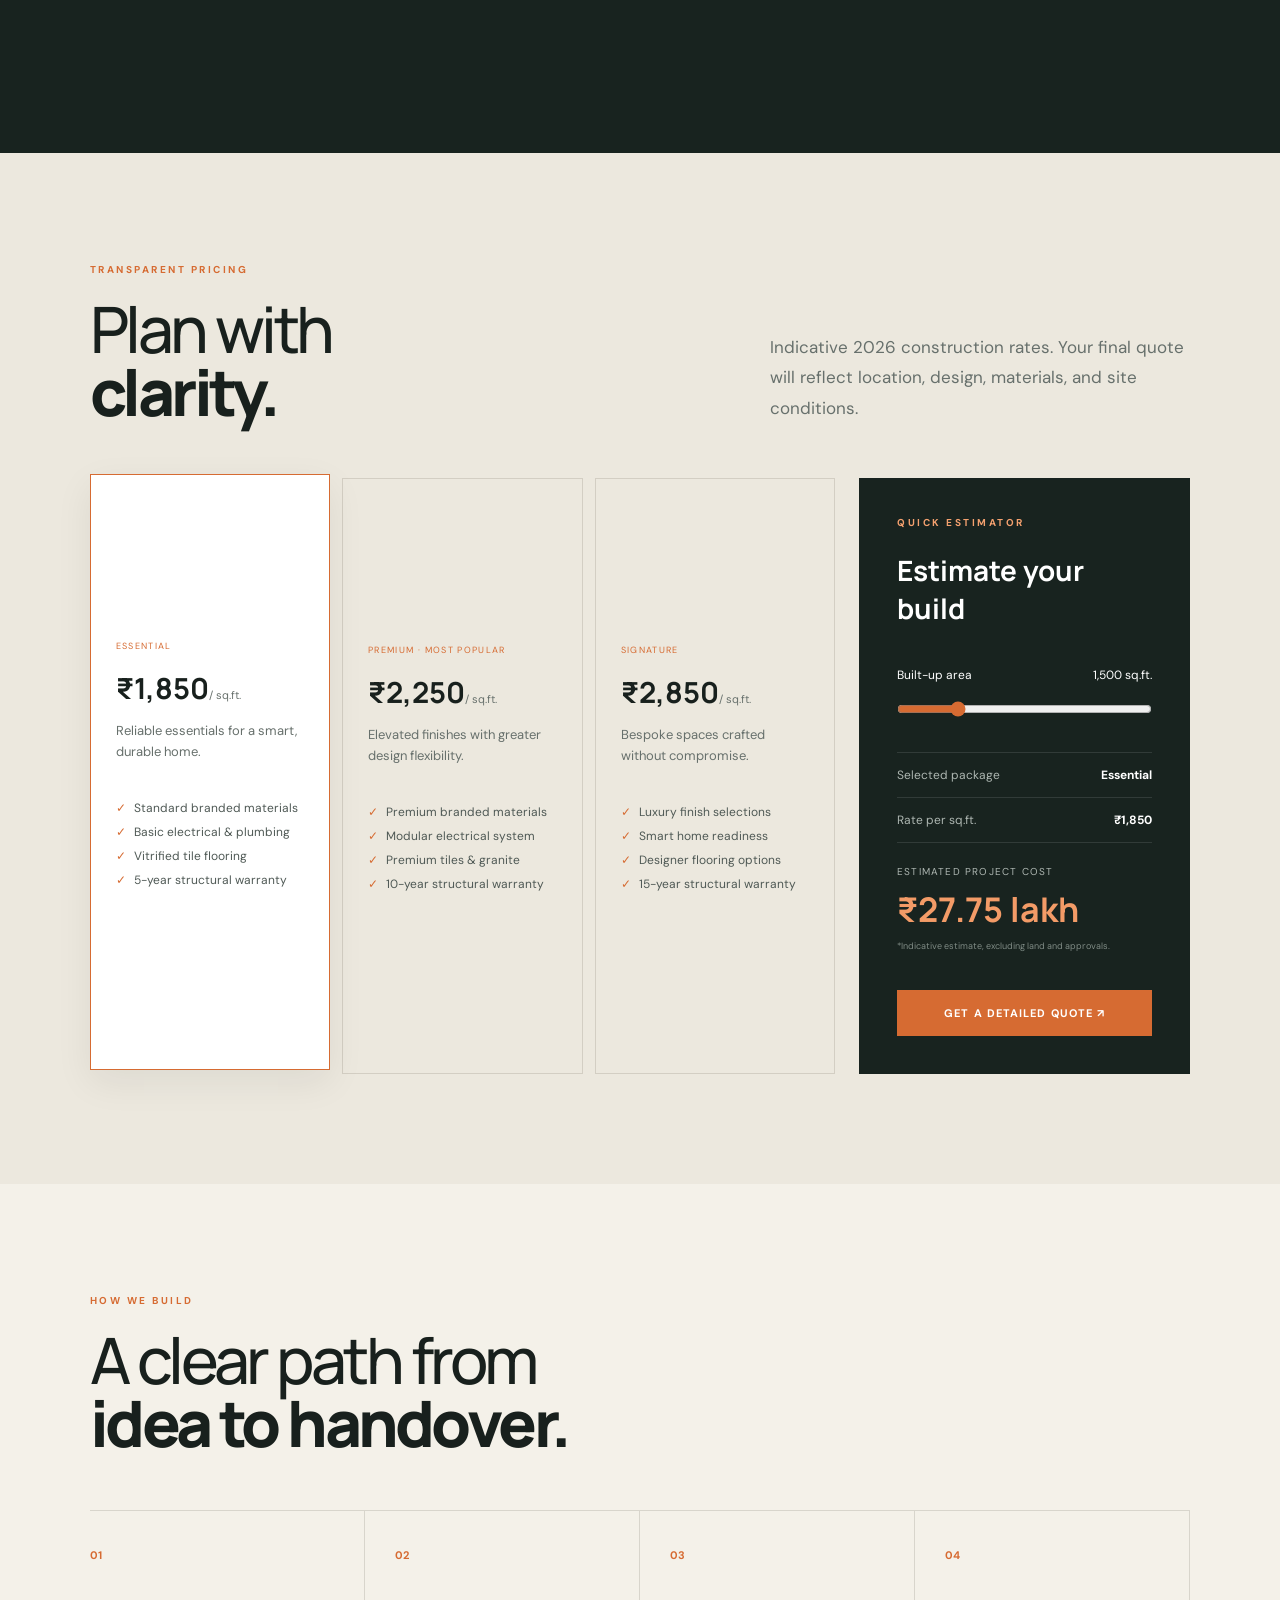
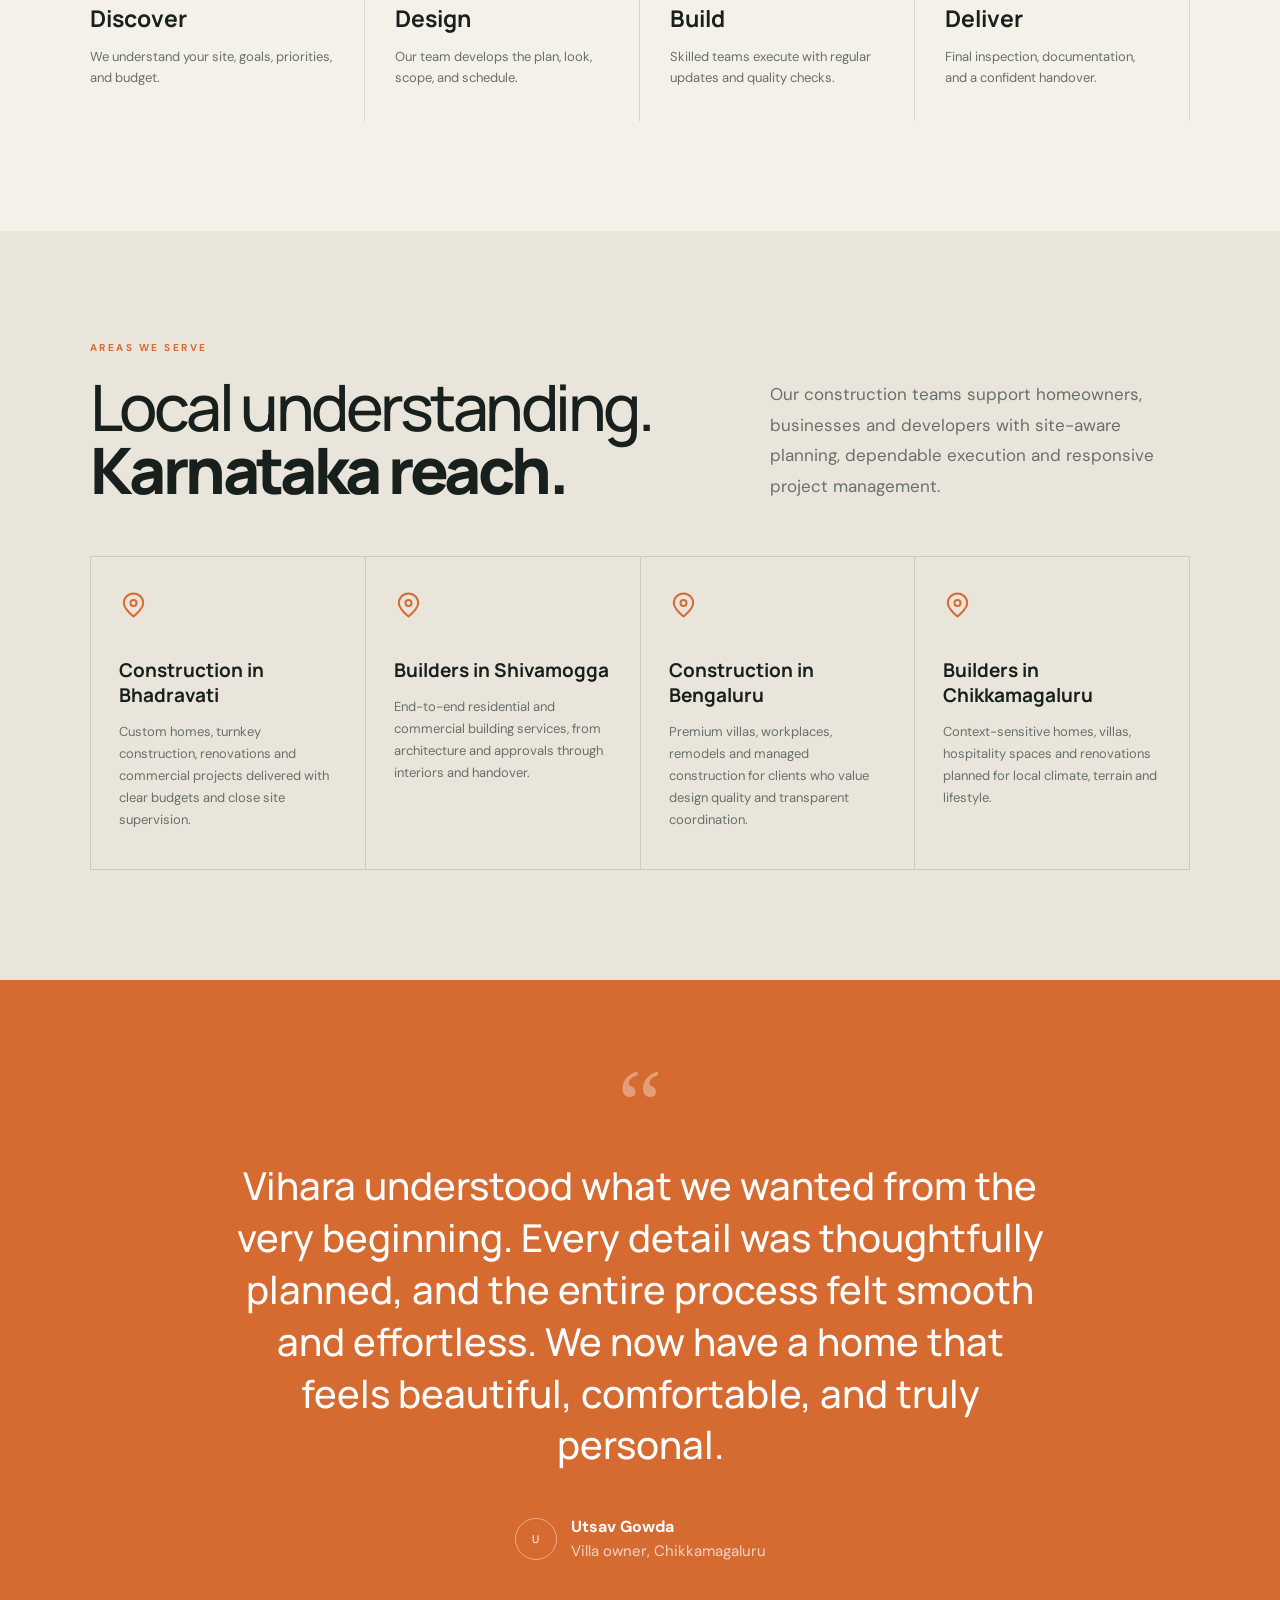
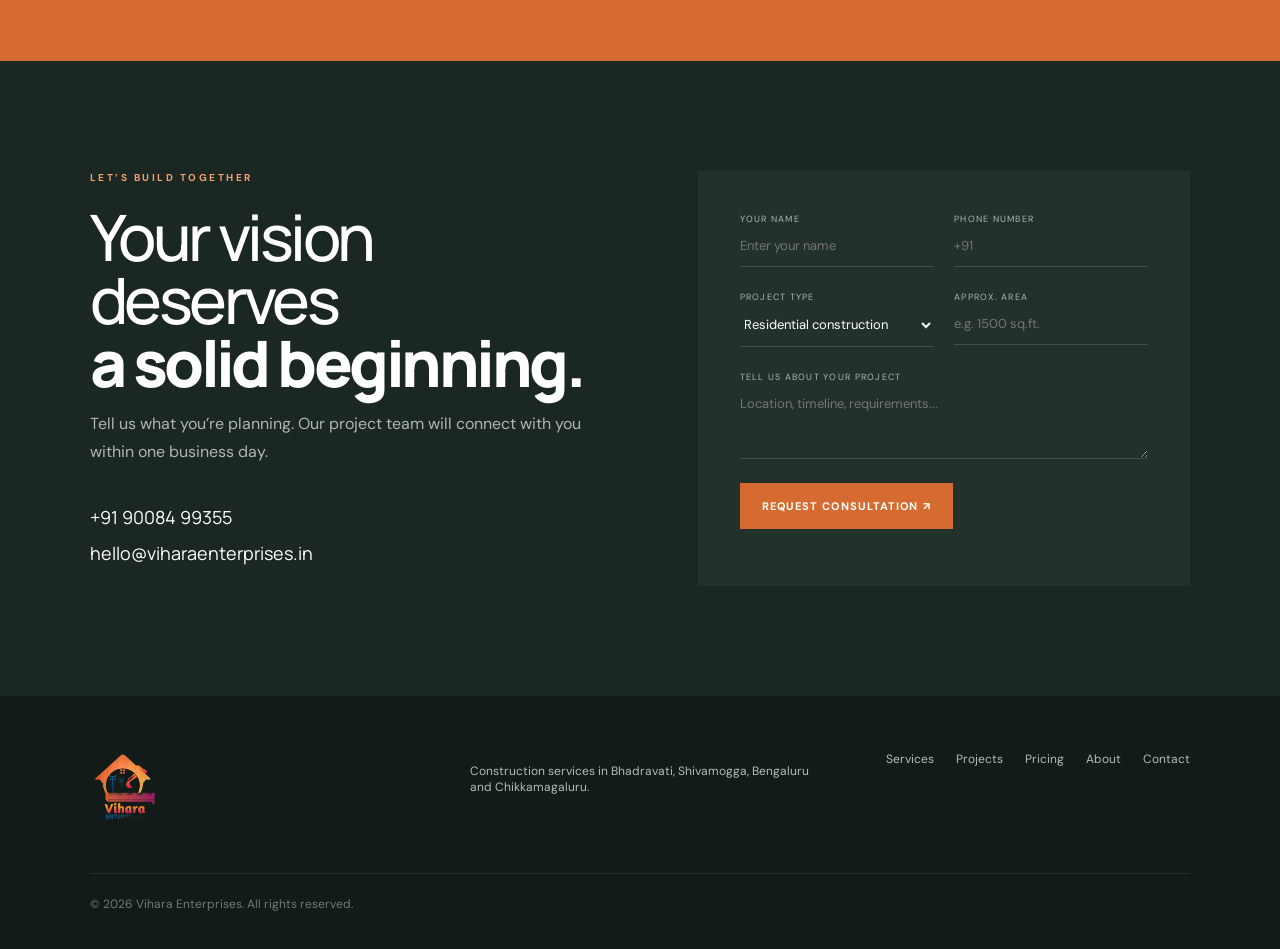
==== commit bc0c7174: "Update project changes" ====
--- a/index.html
+++ b/index.html
@@ -14,7 +14,7 @@
   <meta property="og:type" content="website"><meta property="og:locale" content="en_IN">
   <meta property="og:title" content="Vihara Enterprises | Construction Company in Bhadravati & Shivamogga">
   <meta property="og:description" content="Premium residential, commercial, turnkey and renovation services across Bhadravati, Shivamogga, Bengaluru and Chikkamagaluru.">
-  <meta property="og:url" content="https://www.viharaenterprises.in/"><meta property="og:image" content="https://www.viharaenterprises.in/assets/vihara-hero.png">
+  <meta property="og:url" content="https://www.viharaenterprises.in/"><meta property="og:image" content="https://www.viharaenterprises.in/assets/vihara-completed-residence.jpg">
   <meta name="twitter:card" content="summary_large_image">
   <link rel="preconnect" href="https://fonts.googleapis.com">
   <link rel="preconnect" href="https://fonts.gstatic.com" crossorigin>
@@ -28,7 +28,7 @@
     "name": "Vihara Enterprises",
     "url": "https://www.viharaenterprises.in/",
     "logo": "https://www.viharaenterprises.in/assets/vihara-logo1.png",
-    "image": "https://www.viharaenterprises.in/assets/vihara-hero.png",
+    "image": "https://www.viharaenterprises.in/assets/vihara-completed-residence.jpg",
     "telephone": "+91-90084-99355",
     "email": "hello@viharaenterprises.in",
     "founder": {"@type": "Person", "name": "Nikhil"},
@@ -58,7 +58,7 @@
 
   <main>
     <section class="hero">
-      <img src="assets/vihara-hero.png" alt="Modern luxury home nearing completion by Vihara Enterprises">
+      <img src="assets/vihara-hero.png" alt="Premium modern residence under construction at sunset" fetchpriority="high">
       <div class="hero-shade"></div>
       <div class="hero-content reveal">
         <p class="eyebrow light">BHADRAVATI · SHIVAMOGGA · BENGALURU · CHIKKAMAGALURU</p>
@@ -67,7 +67,7 @@
         <div class="hero-actions"><a class="btn primary" href="#contact">Start your project <span>↗</span></a><a class="text-link" href="#projects">Explore our work <span>↓</span></a></div>
       </div>
       <div class="hero-stats">
-        <div><strong>12+</strong><span>Years of experience</span></div><div><strong>180+</strong><span>Projects delivered</span></div><div><strong>98%</strong><span>On-time completion</span></div>
+        <div><strong>9+</strong><span>Years of experience</span></div><div><strong>100+</strong><span>Projects delivered</span></div><div><strong>98%</strong><span>On-time completion</span></div>
       </div>
     </section>
 
@@ -86,11 +86,11 @@
     </section>
 
     <section class="projects" id="projects">
-      <div class="section project-head reveal"><div><p class="eyebrow light">SELECTED WORK</p><h2>Spaces we’re<br><span>proud of.</span></h2></div><div class="filters"><button class="active" data-filter="all">All</button><button data-filter="residential">Residential</button><button data-filter="commercial">Commercial</button></div></div>
+      <div class="section project-head reveal"><div><p class="eyebrow light">REAL WORK · VIHARA PORTFOLIO</p><h2>Spaces we’re<br><span>proud of.</span></h2></div><div class="filters" aria-label="Filter project photographs"><button class="active" data-filter="all">All</button><button data-filter="residential">Residence</button><button data-filter="interiors">Interiors</button><button data-filter="details">Details</button></div></div>
       <div class="project-grid section">
-        <article class="project-card large reveal" data-category="residential"><img src="https://images.unsplash.com/photo-1600585154340-be6161a56a0c?auto=format&fit=crop&w=1600&q=85" alt="Contemporary white villa" loading="lazy"><div class="project-info"><div><small>RESIDENTIAL · 2025</small><h3>The Courtyard House</h3><p>Bengaluru, Karnataka</p></div><span>↗</span></div></article>
-        <article class="project-card reveal" data-category="commercial"><img src="https://images.unsplash.com/photo-1497366811353-6870744d04b2?auto=format&fit=crop&w=1200&q=85" alt="Modern corporate office" loading="lazy"><div class="project-info"><div><small>COMMERCIAL · 2024</small><h3>Orion Workspace</h3><p>Hyderabad, Telangana</p></div><span>↗</span></div></article>
-        <article class="project-card reveal" data-category="residential"><img src="https://images.unsplash.com/photo-1600047509807-ba8f99d2cdde?auto=format&fit=crop&w=1200&q=85" alt="Warm modern family home" loading="lazy"><div class="project-info"><div><small>RESIDENTIAL · 2024</small><h3>Terra Residence</h3><p>Mysuru, Karnataka</p></div><span>↗</span></div></article>
+        <a class="project-card large reveal" data-category="residential" href="completed-residence.html" aria-label="Explore the completed residence photos and videos"><img src="assets/residence-night-festive.png" alt="Completed Vihara Enterprises residence illuminated for a festive evening" loading="lazy"><div class="project-info"><div><small>RESIDENTIAL CONSTRUCTION · PHOTOS & FILMS</small><h3>Completed Residence</h3><p>Explore the full project story</p></div><span>↗</span></div></a>
+        <a class="project-card reveal" data-category="interiors" href="interior-design.html" aria-label="Explore the interior design photos and videos"><img src="assets/interior-feature-wall.png" alt="Custom interior feature wall designed and executed by Vihara Enterprises" loading="lazy"><div class="project-info"><div><small>INTERIOR DESIGN · PHOTOS & FILMS</small><h3>Interior Design</h3><p>Crafted spaces, finishes and details</p></div><span>↗</span></div></a>
+        <article class="project-card reveal" data-category="details"><img src="assets/vihara-jaali-detail.jpg" alt="Decorative terracotta jaali and illuminated feature panel" loading="lazy"><div class="project-info"><div><small>CRAFTED DETAILS</small><h3>Climate-Smart Jaali</h3><p>Ventilation with a distinctive finish</p></div><span>↗</span></div></article>
       </div>
     </section>
 
--- a/styles.css
+++ b/styles.css
@@ -42,3 +42,67 @@
 .area-card p{font-size:13px;line-height:1.7;color:var(--muted);margin:0}
 @media(max-width:950px){.area-grid{grid-template-columns:repeat(2,1fr)}}
 @media(max-width:680px){.area-grid{grid-template-columns:1fr}.line-icon{margin:28px 0 20px}}
+
+/* Supplied project photography */
+.hero>img{object-position:center 35%}
+.service-showcase{background:#18231f;color:#fff}
+.service-showcase .section-head>p{color:#aeb7b2}
+.showcase-grid{display:grid;grid-template-columns:1.15fr .85fr .85fr;grid-template-rows:repeat(2,280px);gap:14px}
+.showcase-card{position:relative;overflow:hidden;margin:0;background:#101713}
+.showcase-card.showcase-wide{grid-row:span 2}
+.showcase-card:nth-child(4){grid-column:2/4}
+.showcase-card img{width:100%;height:100%;object-fit:cover;display:block;transition:transform .65s ease,filter .4s ease}
+.showcase-card:hover img{transform:scale(1.04);filter:saturate(1.08)}
+.showcase-card:after{content:"";position:absolute;inset:0;background:linear-gradient(0deg,rgba(7,12,9,.82),transparent 58%);pointer-events:none}
+.showcase-card figcaption{position:absolute;z-index:2;left:24px;right:24px;bottom:20px;display:grid;grid-template-columns:auto 1fr;gap:3px 13px;align-items:center}
+.showcase-card figcaption span{grid-row:1/3;color:#f09a65;font-size:10px;letter-spacing:.14em}
+.showcase-card figcaption strong{font:700 17px var(--serif)}
+.showcase-card figcaption small{color:#bdc6c1;font-size:10px;letter-spacing:.06em}
+@media(max-width:950px){.showcase-grid{grid-template-columns:1fr 1fr;grid-template-rows:420px 260px 260px}.showcase-card.showcase-wide{grid-column:1/-1;grid-row:auto}.showcase-card:nth-child(4){grid-column:1/-1}}
+@media(max-width:680px){.hero>img{object-position:42% center}.showcase-grid{grid-template-columns:1fr;grid-template-rows:repeat(4,270px)}.showcase-card.showcase-wide,.showcase-card:nth-child(4){grid-column:auto}.showcase-card figcaption{left:18px;right:18px}.service-showcase{padding-top:70px;padding-bottom:70px}}
+
+/* Completed residence portfolio */
+.project-detail-hero{height:calc(100vh - 122px);min-height:620px;position:relative;overflow:hidden;color:#fff;background:var(--dark)}
+.project-detail-hero>img{position:absolute;inset:0;width:100%;height:100%;object-fit:cover;object-position:center 48%}
+.project-detail-hero:after{content:"";position:absolute;inset:0;background:linear-gradient(90deg,rgba(10,16,13,.76),rgba(10,16,13,.12) 65%),linear-gradient(0deg,rgba(8,13,10,.82),transparent 55%)}
+.project-detail-copy{position:absolute;z-index:2;left:7vw;right:7vw;bottom:72px;max-width:820px}
+.project-detail-copy h1{font:500 clamp(52px,7vw,100px)/.92 var(--serif);letter-spacing:-.06em;margin:22px 0 24px}
+.project-detail-copy h1 span{font-weight:800;color:#f09a65}
+.project-detail-copy>p{max-width:650px;color:#dce2de;font-size:17px;line-height:1.7}
+.back-link{display:inline-flex;align-items:center;gap:10px;font-size:10px;letter-spacing:.16em;text-transform:uppercase;border-bottom:1px solid #ffffff70;padding-bottom:7px}
+.project-tags{display:flex;flex-wrap:wrap;gap:8px;margin-top:28px}
+.project-tags span{border:1px solid #ffffff38;padding:8px 12px;font-size:9px;letter-spacing:.13em;text-transform:uppercase;background:#101a1670;backdrop-filter:blur(8px)}
+.project-overview{display:grid;grid-template-columns:.8fr 1.2fr;gap:9vw;align-items:start}
+.project-overview-copy>p:first-child{font:500 clamp(24px,3vw,38px)/1.4 var(--serif);color:var(--ink);margin-top:0}
+.project-overview-copy p{color:var(--muted);line-height:1.8}
+.portfolio-gallery{background:#eae5da}
+.residence-gallery{display:grid;grid-template-columns:repeat(12,1fr);grid-auto-rows:250px;gap:14px}
+.residence-gallery figure{position:relative;overflow:hidden;margin:0;background:#d7d0c3}
+.residence-gallery figure:nth-child(1){grid-column:span 7;grid-row:span 2}
+.residence-gallery figure:nth-child(2){grid-column:span 5}
+.residence-gallery figure:nth-child(3){grid-column:span 5}
+.residence-gallery figure:nth-child(4),.residence-gallery figure:nth-child(5),.residence-gallery figure:nth-child(6){grid-column:span 4}
+.residence-gallery figure:nth-child(7){grid-column:span 12;grid-row:span 2}
+.residence-gallery img{width:100%;height:100%;object-fit:cover;display:block;transition:transform .65s ease}
+.residence-gallery figure:hover img{transform:scale(1.035)}
+.residence-gallery figcaption{position:absolute;left:0;right:0;bottom:0;padding:45px 20px 18px;color:#fff;font-size:10px;letter-spacing:.1em;text-transform:uppercase;background:linear-gradient(0deg,rgba(8,13,10,.72),transparent)}
+.project-films{background:var(--dark);color:#fff}
+.project-films .section-head>p{color:#aeb7b2}
+.video-grid{display:grid;grid-template-columns:repeat(2,1fr);gap:18px}
+.video-card{margin:0;background:#111a16;border:1px solid #ffffff17}
+.video-card.featured{grid-column:1/-1}
+.video-card video{display:block;width:100%;aspect-ratio:16/9;object-fit:cover;background:#080b09}
+.video-card figcaption{padding:20px 22px 24px;display:flex;align-items:baseline;justify-content:space-between;gap:20px}
+.video-card strong{font:700 18px var(--serif)}
+.video-card span{font-size:9px;letter-spacing:.14em;text-transform:uppercase;color:#f09a65}
+.project-next{background:var(--accent);color:#fff;padding:75px 7vw;display:flex;align-items:center;justify-content:space-between;gap:35px}
+.project-next h2{font:500 clamp(34px,4vw,58px)/1.05 var(--serif);letter-spacing:-.04em;margin:0}
+.project-next .btn{background:#17211d}
+@media(max-width:950px){.project-detail-hero{height:760px}.project-overview{grid-template-columns:1fr;gap:35px}.residence-gallery{grid-auto-rows:220px}.residence-gallery figure:nth-child(n){grid-column:span 6}.residence-gallery figure:nth-child(1),.residence-gallery figure:nth-child(7){grid-column:span 12;grid-row:span 2}}
+@media(max-width:680px){.project-detail-hero{height:700px;min-height:0}.project-detail-hero>img{object-position:58% center}.project-detail-copy{left:22px;right:22px;bottom:45px}.project-detail-copy h1{font-size:52px}.project-detail-copy>p{font-size:15px}.residence-gallery{grid-template-columns:1fr;grid-auto-rows:280px}.residence-gallery figure:nth-child(n){grid-column:auto;grid-row:auto}.residence-gallery figure:nth-child(1),.residence-gallery figure:nth-child(7){grid-column:auto;grid-row:auto}.video-grid{grid-template-columns:1fr}.video-card.featured{grid-column:auto}.video-card figcaption{padding:17px;display:block}.video-card span{display:block;margin-top:7px}.project-next{padding:60px 22px;display:block}.project-next .btn{margin-top:28px}}
+
+/* Interior design portfolio */
+.interior-project-hero>img{object-position:center 56%}
+.interior-gallery figure:nth-child(6){grid-column:span 4}
+@media(max-width:950px){.interior-gallery figure:nth-child(6){grid-column:span 6}}
+@media(max-width:680px){.interior-project-hero>img{object-position:58% center}.interior-project-hero .project-detail-copy{max-width:calc(100vw - 44px)}.interior-project-hero .project-tags{max-width:100%}.interior-gallery figure:nth-child(6){grid-column:auto}}
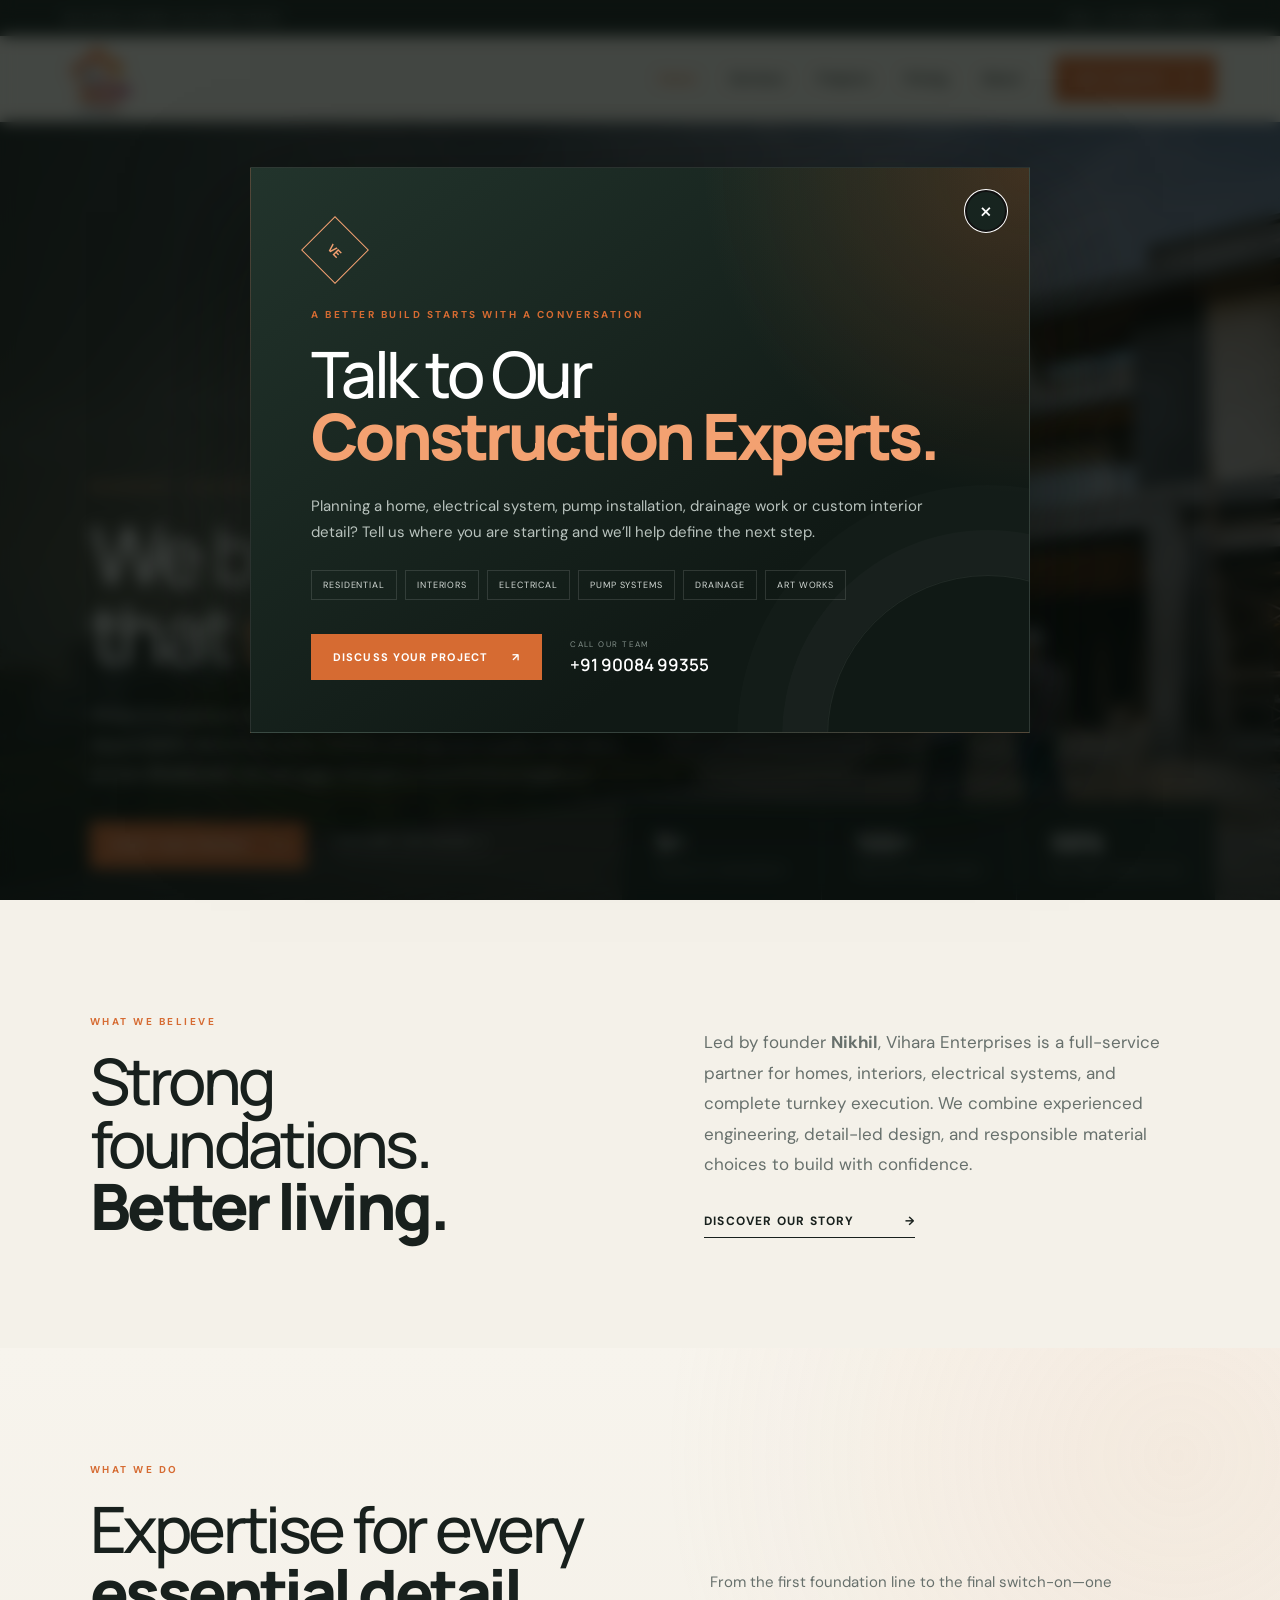
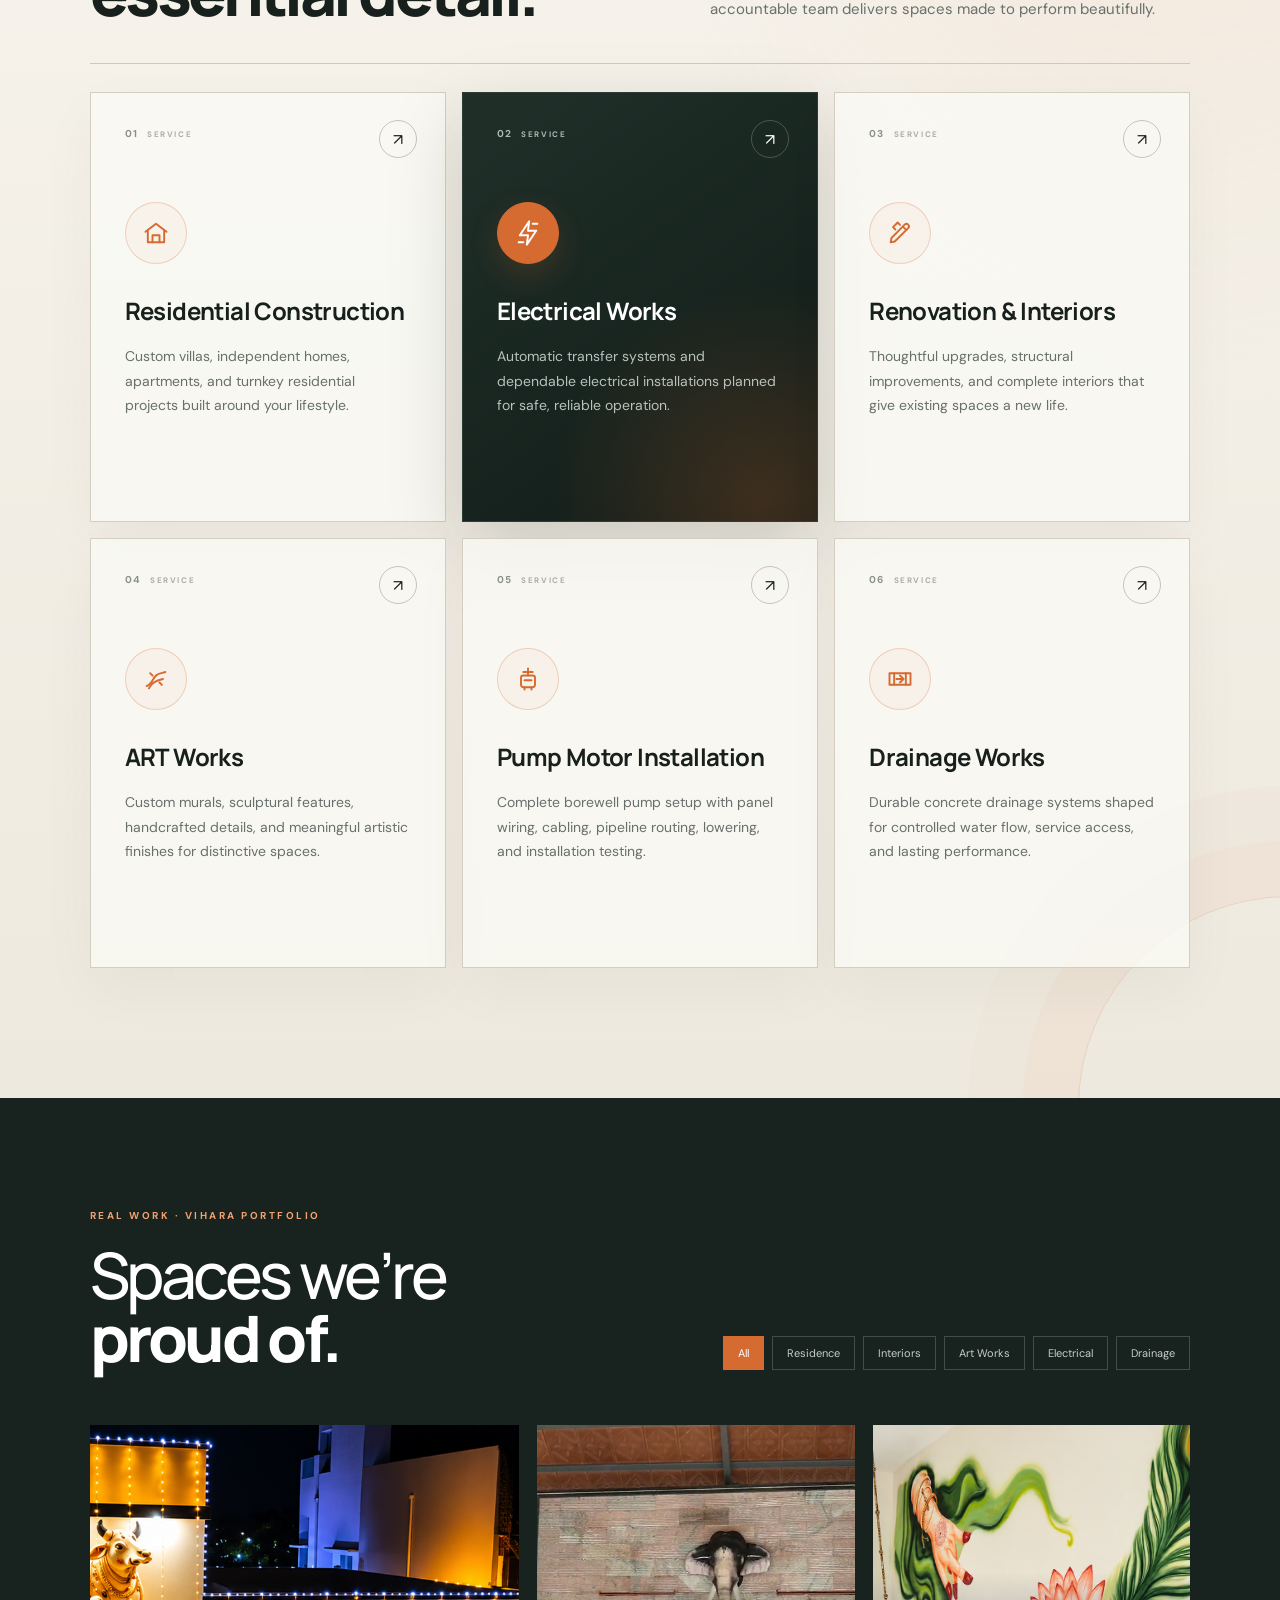
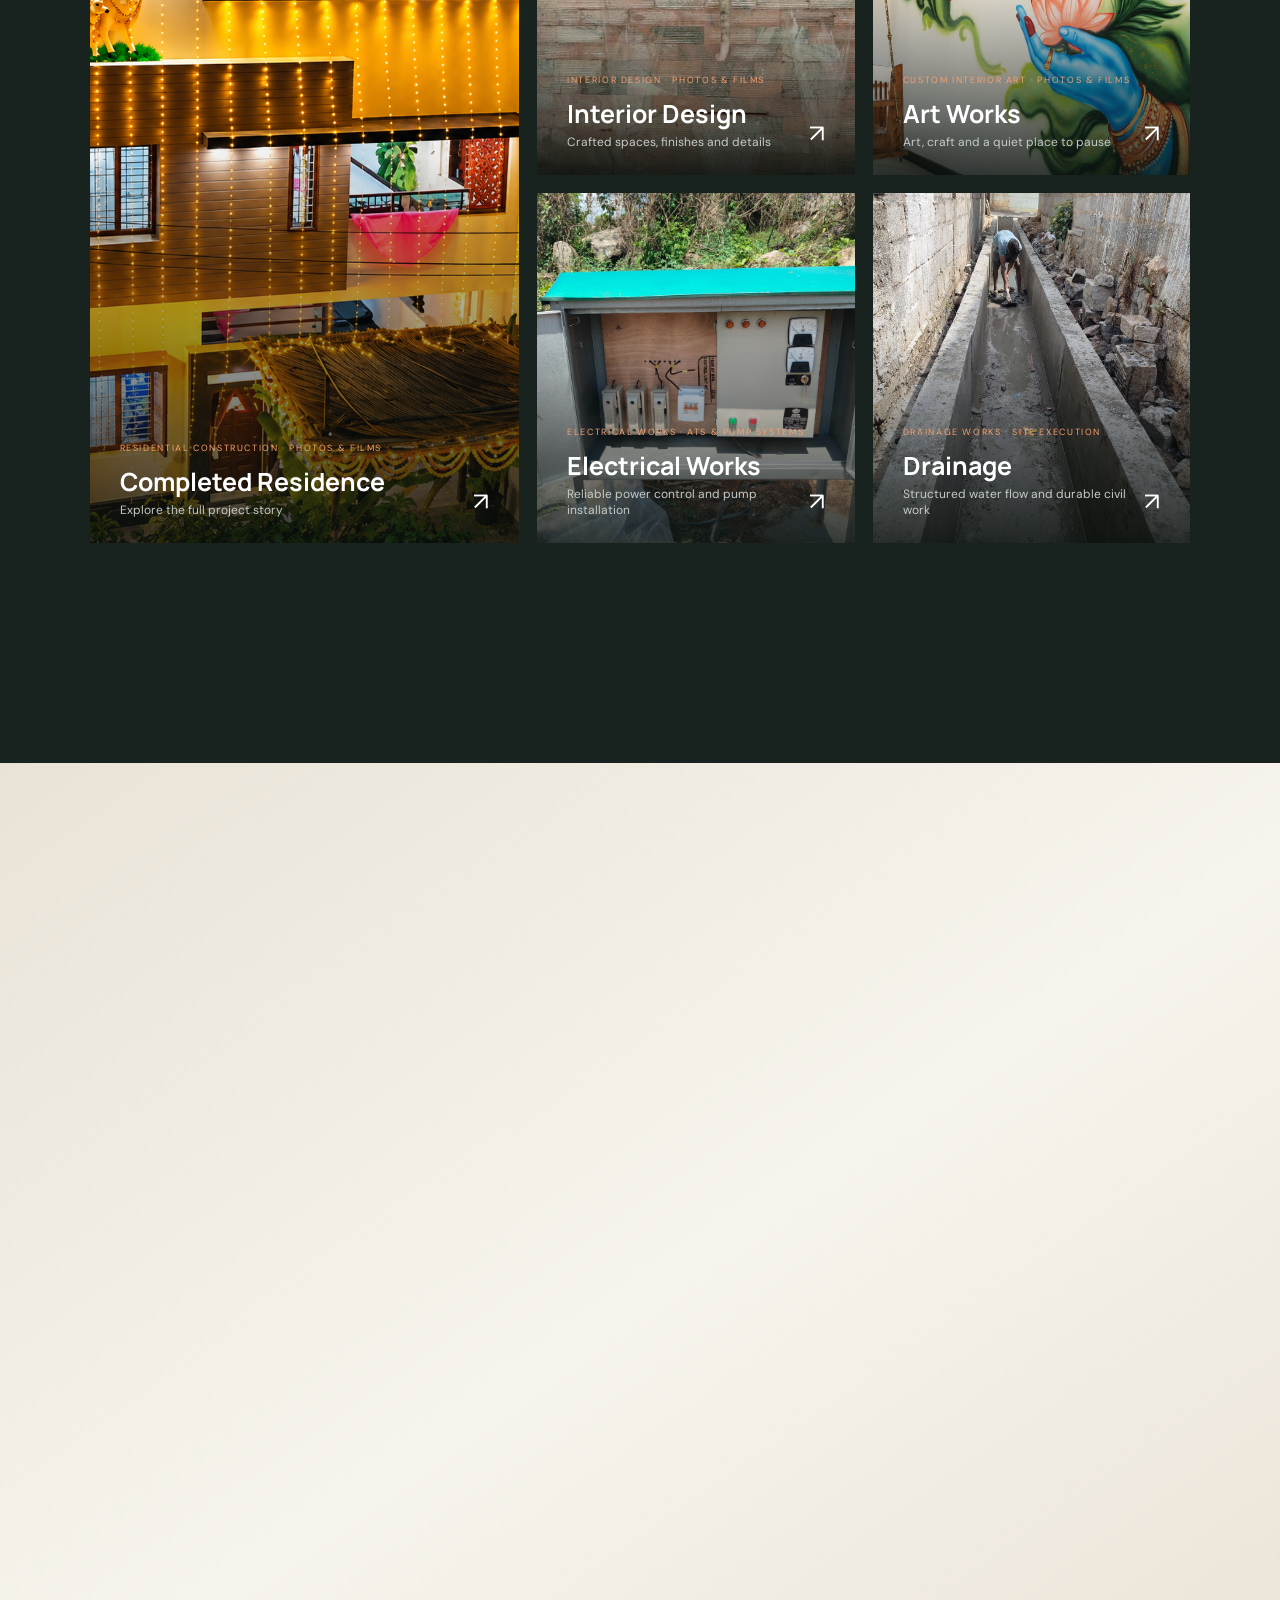
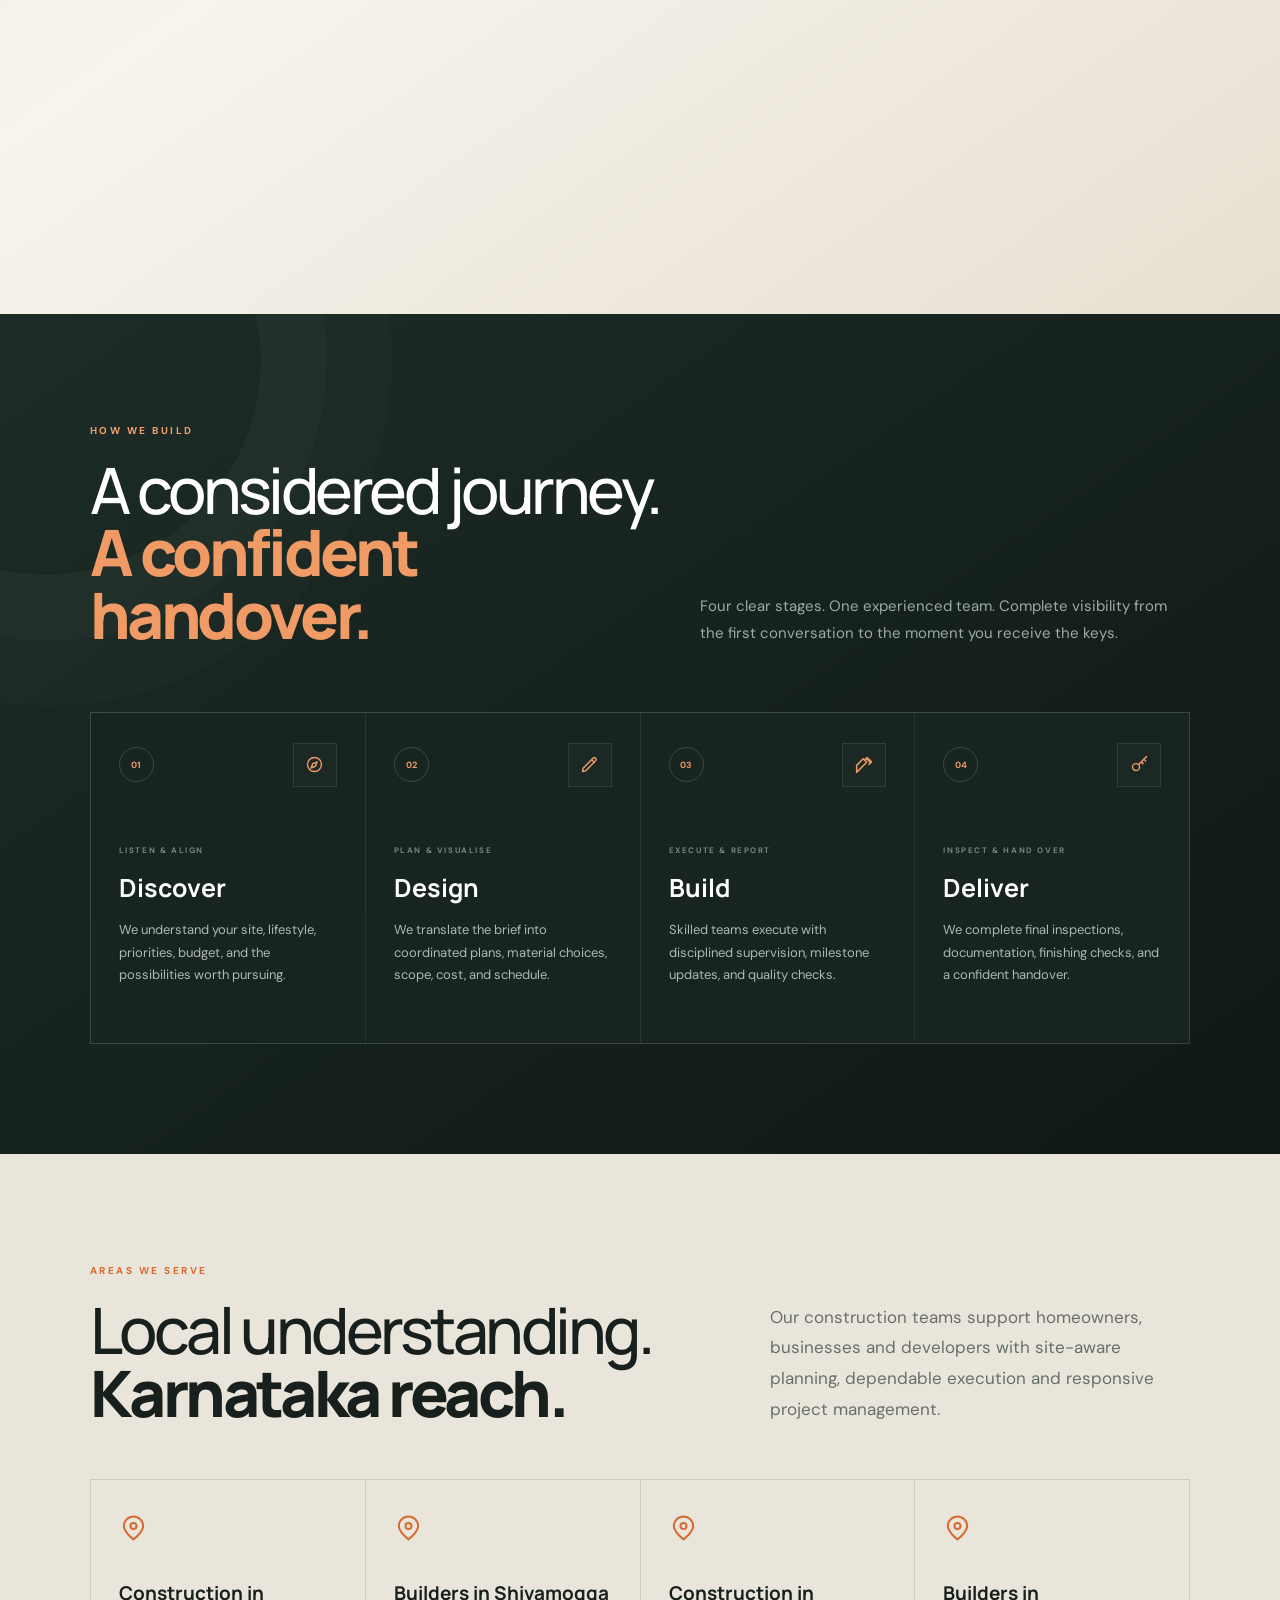
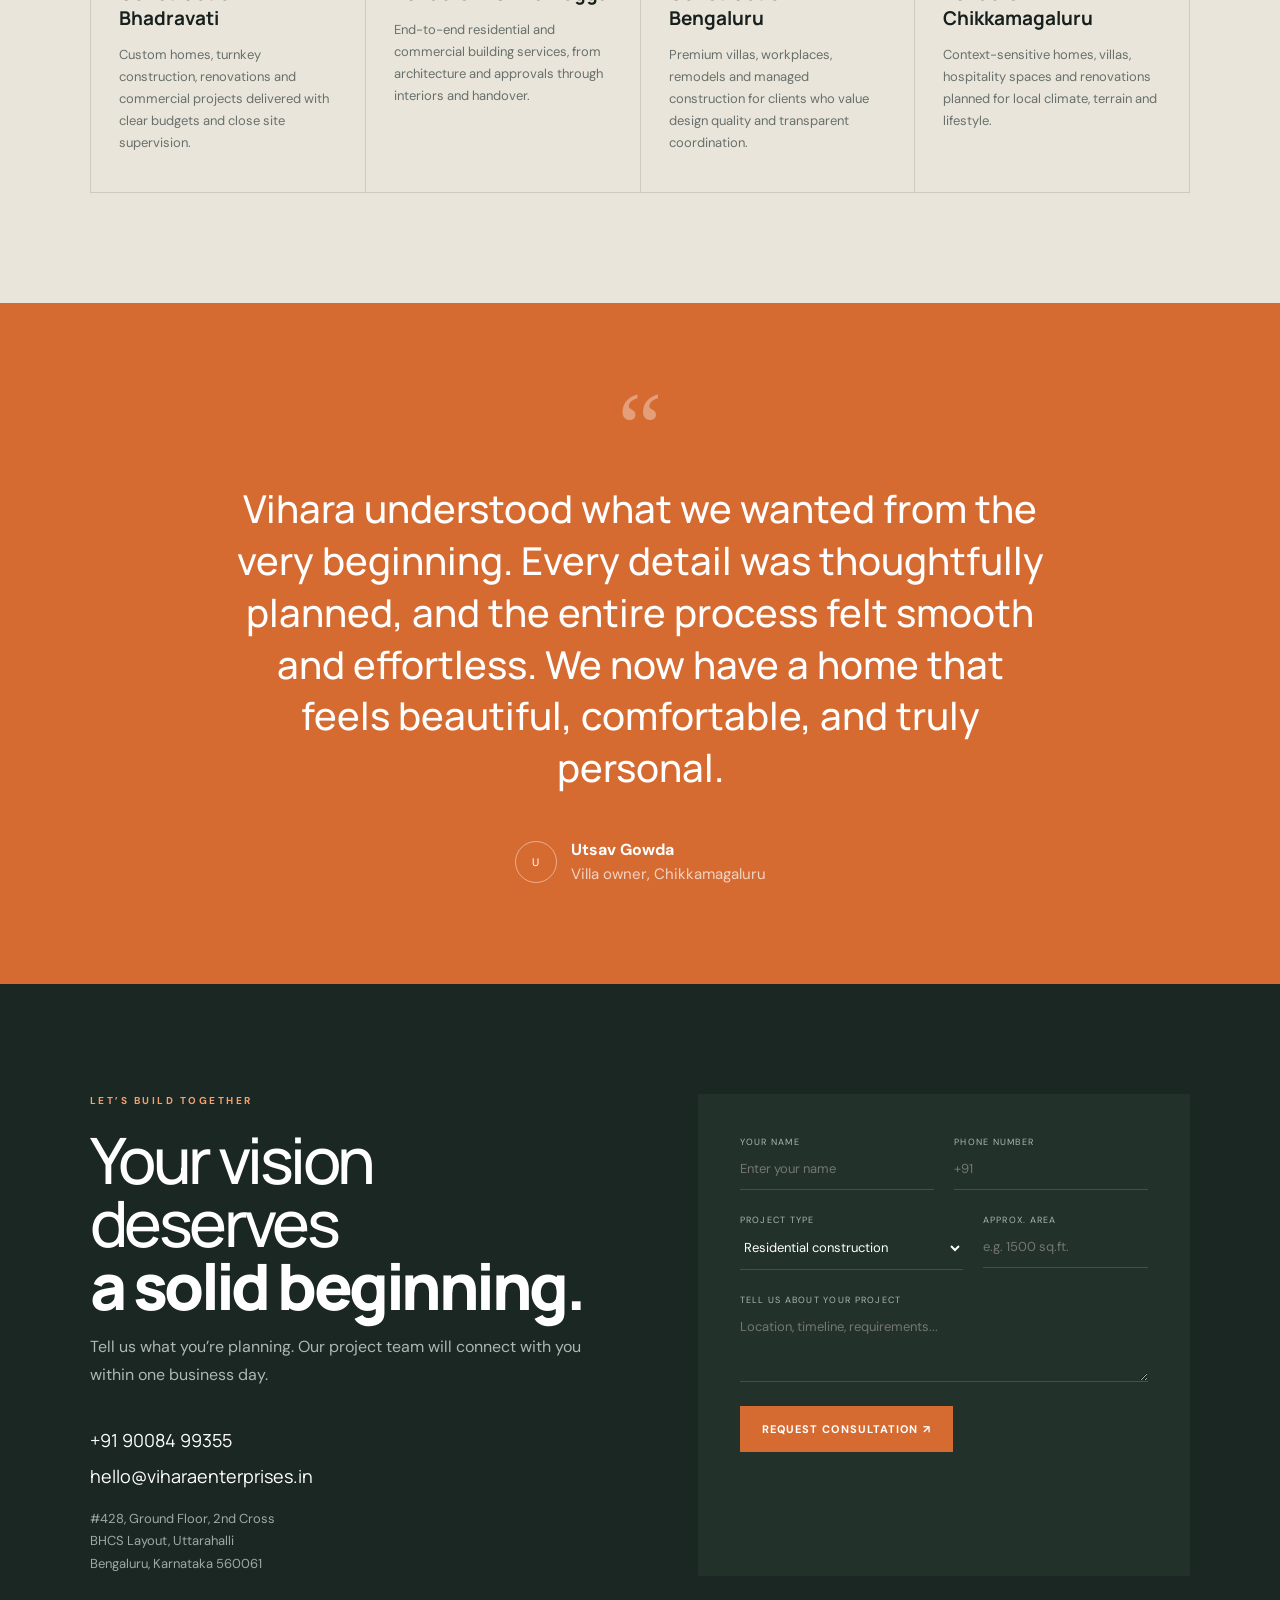
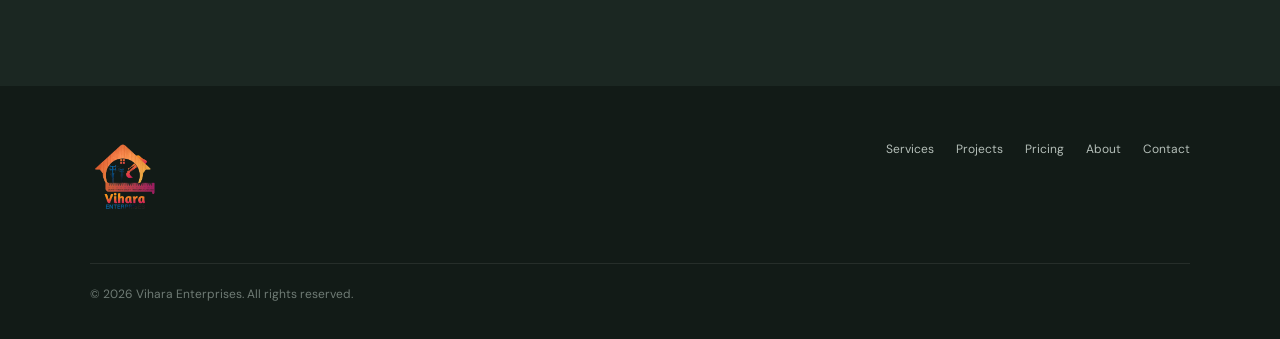
==== commit bb29d608: "Update project changes" ====
--- a/index.html
+++ b/index.html
@@ -3,7 +3,7 @@
 <head>
   <meta charset="UTF-8">
   <meta name="viewport" content="width=device-width, initial-scale=1.0">
-  <meta name="description" content="Vihara Enterprises is a trusted construction company serving Bhadravati, Shivamogga, Bengaluru and Chikkamagaluru. Residential, commercial, turnkey, renovation and interior construction with transparent pricing.">
+  <meta name="description" content="Vihara Enterprises is a trusted construction company serving Bhadravati, Shivamogga, Bengaluru and Chikkamagaluru. Residential construction, electrical works, turnkey projects, renovations and interiors with transparent pricing.">
   <meta name="robots" content="index, follow, max-image-preview:large">
   <meta name="keywords" content="best construction company in Bhadravati, builders in Shivamogga, construction company in Bangalore, builders in Chikkamagaluru, house construction, turnkey construction Karnataka">
   <meta name="author" content="Vihara Enterprises">
@@ -13,7 +13,7 @@
   <link rel="icon" type="image/png" href="assets/vihara-logo1.png">
   <meta property="og:type" content="website"><meta property="og:locale" content="en_IN">
   <meta property="og:title" content="Vihara Enterprises | Construction Company in Bhadravati & Shivamogga">
-  <meta property="og:description" content="Premium residential, commercial, turnkey and renovation services across Bhadravati, Shivamogga, Bengaluru and Chikkamagaluru.">
+  <meta property="og:description" content="Premium residential construction, electrical works, turnkey projects and renovation services across Bhadravati, Shivamogga, Bengaluru and Chikkamagaluru.">
   <meta property="og:url" content="https://www.viharaenterprises.in/"><meta property="og:image" content="https://www.viharaenterprises.in/assets/vihara-completed-residence.jpg">
   <meta name="twitter:card" content="summary_large_image">
   <link rel="preconnect" href="https://fonts.googleapis.com">
@@ -31,6 +31,14 @@
     "image": "https://www.viharaenterprises.in/assets/vihara-completed-residence.jpg",
     "telephone": "+91-90084-99355",
     "email": "hello@viharaenterprises.in",
+    "address": {
+      "@type": "PostalAddress",
+      "streetAddress": "#428, Ground Floor, 2nd Cross, BHCS Layout, Uttarahalli",
+      "addressLocality": "Bengaluru",
+      "addressRegion": "Karnataka",
+      "postalCode": "560061",
+      "addressCountry": "IN"
+    },
     "founder": {"@type": "Person", "name": "Nikhil"},
     "priceRange": "₹₹",
     "areaServed": [
@@ -39,7 +47,7 @@
       {"@type": "City", "name": "Bengaluru"},
       {"@type": "City", "name": "Chikkamagaluru"}
     ],
-    "knowsAbout": ["Residential construction", "Commercial construction", "Turnkey construction", "Architecture", "Interior design", "Renovation", "Structural engineering", "Project management"]
+    "knowsAbout": ["Residential construction", "Electrical works", "Turnkey construction", "Architecture", "Interior design", "Renovation", "Structural engineering", "Project management"]
   }
   </script>
 </head>
@@ -63,7 +71,7 @@
       <div class="hero-content reveal">
         <p class="eyebrow light">BHADRAVATI · SHIVAMOGGA · BENGALURU · CHIKKAMAGALURU</p>
         <h1>We build spaces<br>that <em>stand apart.</em></h1>
-        <p class="hero-copy">Vihara Enterprises delivers thoughtful residential and commercial construction, honest pricing, and quality that lasts across Bhadravati, Shivamogga, Bengaluru and Chikkamagaluru.</p>
+        <p class="hero-copy">Vihara Enterprises delivers thoughtful residential construction, dependable electrical works, honest pricing, and quality that lasts across Bhadravati, Shivamogga, Bengaluru and Chikkamagaluru.</p>
         <div class="hero-actions"><a class="btn primary" href="#contact">Start your project <span>↗</span></a><a class="text-link" href="#projects">Explore our work <span>↓</span></a></div>
       </div>
       <div class="hero-stats">
@@ -73,45 +81,50 @@
 
     <section class="intro section reveal" id="about">
       <div><p class="eyebrow">WHAT WE BELIEVE</p><h2>Strong foundations.<br><span>Better living.</span></h2></div>
-      <div class="intro-copy"><p>Led by founder <strong>Nikhil</strong>, Vihara Enterprises is a full-service construction partner for homes, workplaces, and commercial spaces. We combine experienced engineering, detail-led design, and responsible material choices to build with confidence.</p><a class="arrow-link" href="about.html">Discover our story <span>→</span></a></div>
+      <div class="intro-copy"><p>Led by founder <strong>Nikhil</strong>, Vihara Enterprises is a full-service partner for homes, interiors, electrical systems, and complete turnkey execution. We combine experienced engineering, detail-led design, and responsible material choices to build with confidence.</p><a class="arrow-link" href="about.html">Discover our story <span>→</span></a></div>
     </section>
 
     <section class="services section" id="services">
-      <div class="section-head reveal"><div><p class="eyebrow">WHAT WE DO</p><h2>Built for every<br><span>ambition.</span></h2></div><p>End-to-end expertise. One accountable team. A simpler way to build.</p></div>
+      <div class="section-head reveal"><div><p class="eyebrow">WHAT WE DO</p><h2>Expertise for every<br><span>essential detail.</span></h2></div><p>From the first foundation line to the final switch-on—one accountable team delivers spaces made to perform beautifully.</p></div>
       <div class="service-grid">
-        <article class="service-card reveal"><span class="service-num">01</span><div class="line-icon"><svg class="premium-icon" viewBox="0 0 24 24" aria-hidden="true" focusable="false"><path d="M3 11 12 4l9 7"/><path d="M5 10v10h14V10"/><path d="M9 20v-6h6v6"/></svg></div><h3>Residential Construction</h3><p>Custom villas, independent homes, apartments, and turnkey residential projects built around your lifestyle.</p><a href="services.html#residential" aria-label="Learn about residential construction">↗</a></article>
-        <article class="service-card reveal"><span class="service-num">02</span><div class="line-icon"><svg class="premium-icon" viewBox="0 0 24 24" aria-hidden="true" focusable="false"><rect x="4" y="3" width="16" height="18" rx="1"/><path d="M8 7h2M14 7h2M8 11h2M14 11h2M8 15h2M14 15h2M10 21v-3h4v3"/></svg></div><h3>Commercial Projects</h3><p>Efficient offices, retail spaces, warehouses, and institutional buildings designed for long-term performance.</p><a href="services.html#commercial" aria-label="Learn about commercial projects">↗</a></article>
-        <article class="service-card reveal"><span class="service-num">03</span><div class="line-icon"><svg class="premium-icon" viewBox="0 0 24 24" aria-hidden="true" focusable="false"><path d="M14.5 6.5 17.5 9.5"/><path d="m4 20 3.5-.7L19 7.8a2.1 2.1 0 0 0-3-3L4.7 16.3 4 20Z"/><path d="m12 5-2-2-4 4 2 2"/></svg></div><h3>Renovation & Interiors</h3><p>Thoughtful upgrades, structural improvements, and complete interiors that give existing spaces a new life.</p><a href="services.html#renovation" aria-label="Learn about renovation">↗</a></article>
+        <article class="service-card reveal"><span class="service-num">01</span><div class="line-icon"><svg class="premium-icon" viewBox="0 0 24 24" aria-hidden="true" focusable="false"><path d="M3 11 12 4l9 7"/><path d="M5 10v10h14V10"/><path d="M9 20v-6h6v6"/></svg></div><h3>Residential Construction</h3><p>Custom villas, independent homes, apartments, and turnkey residential projects built around your lifestyle.</p><a href="completed-residence.html" aria-label="View the completed residential project">↗</a></article>
+        <article class="service-card service-card-featured reveal"><span class="service-num">02</span><div class="line-icon"><svg class="premium-icon" viewBox="0 0 24 24" aria-hidden="true" focusable="false"><path d="m13 2-8 12h7l-1 8 8-12h-7l1-8Z"/><path d="M4 20h4M16 4h4"/></svg></div><h3>Electrical Works</h3><p>Automatic transfer systems and dependable electrical installations planned for safe, reliable operation.</p><a href="electrical-works.html" aria-label="View electrical works and automatic transfer systems">↗</a></article>
+        <article class="service-card reveal"><span class="service-num">03</span><div class="line-icon"><svg class="premium-icon" viewBox="0 0 24 24" aria-hidden="true" focusable="false"><path d="M14.5 6.5 17.5 9.5"/><path d="m4 20 3.5-.7L19 7.8a2.1 2.1 0 0 0-3-3L4.7 16.3 4 20Z"/><path d="m12 5-2-2-4 4 2 2"/></svg></div><h3>Renovation & Interiors</h3><p>Thoughtful upgrades, structural improvements, and complete interiors that give existing spaces a new life.</p><a href="interior-design.html" aria-label="View the interior design project">↗</a></article>
+        <article class="service-card reveal"><span class="service-num">04</span><div class="line-icon"><svg class="premium-icon" viewBox="0 0 24 24" aria-hidden="true" focusable="false"><path d="M4 18c4-1 5-6 8-9 2-2 5-2 8-3"/><path d="M6 20c2-5 7-7 12-8M7 7l2 2M15 15l2 2"/></svg></div><h3>ART Works</h3><p>Custom murals, sculptural features, handcrafted details, and meaningful artistic finishes for distinctive spaces.</p><a href="devotional-mural.html" aria-label="View the ART Works project">↗</a></article>
+        <article class="service-card reveal"><span class="service-num">05</span><div class="line-icon"><svg class="premium-icon" viewBox="0 0 24 24" aria-hidden="true" focusable="false"><path d="M12 3v6M8 6h8"/><rect x="6" y="9" width="12" height="10" rx="2"/><path d="M9 19v2M15 19v2M9 13h6"/></svg></div><h3>Pump Motor Installation</h3><p>Complete borewell pump setup with panel wiring, cabling, pipeline routing, lowering, and installation testing.</p><a href="electrical-works.html#pump-gallery-title" aria-label="View the pump motor installation project">↗</a></article>
+        <article class="service-card reveal"><span class="service-num">06</span><div class="line-icon"><svg class="premium-icon" viewBox="0 0 24 24" aria-hidden="true" focusable="false"><path d="M3 7h18v10H3z"/><path d="M7 7v10M17 7v10M9 12h6M12 9l3 3-3 3"/></svg></div><h3>Drainage Works</h3><p>Durable concrete drainage systems shaped for controlled water flow, service access, and lasting performance.</p><a href="drainage.html" aria-label="View the drainage construction project">↗</a></article>
       </div>
     </section>
 
     <section class="projects" id="projects">
-      <div class="section project-head reveal"><div><p class="eyebrow light">REAL WORK · VIHARA PORTFOLIO</p><h2>Spaces we’re<br><span>proud of.</span></h2></div><div class="filters" aria-label="Filter project photographs"><button class="active" data-filter="all">All</button><button data-filter="residential">Residence</button><button data-filter="interiors">Interiors</button><button data-filter="details">Details</button></div></div>
+      <div class="section project-head reveal"><div><p class="eyebrow light">REAL WORK · VIHARA PORTFOLIO</p><h2>Spaces we’re<br><span>proud of.</span></h2></div><div class="filters" aria-label="Filter project photographs"><button class="active" data-filter="all">All</button><button data-filter="residential">Residence</button><button data-filter="interiors">Interiors</button><button data-filter="details">Art Works</button><button data-filter="electrical">Electrical</button><button data-filter="drainage">Drainage</button></div></div>
       <div class="project-grid section">
         <a class="project-card large reveal" data-category="residential" href="completed-residence.html" aria-label="Explore the completed residence photos and videos"><img src="assets/residence-night-festive.png" alt="Completed Vihara Enterprises residence illuminated for a festive evening" loading="lazy"><div class="project-info"><div><small>RESIDENTIAL CONSTRUCTION · PHOTOS & FILMS</small><h3>Completed Residence</h3><p>Explore the full project story</p></div><span>↗</span></div></a>
         <a class="project-card reveal" data-category="interiors" href="interior-design.html" aria-label="Explore the interior design photos and videos"><img src="assets/interior-feature-wall.png" alt="Custom interior feature wall designed and executed by Vihara Enterprises" loading="lazy"><div class="project-info"><div><small>INTERIOR DESIGN · PHOTOS & FILMS</small><h3>Interior Design</h3><p>Crafted spaces, finishes and details</p></div><span>↗</span></div></a>
-        <article class="project-card reveal" data-category="details"><img src="assets/vihara-jaali-detail.jpg" alt="Decorative terracotta jaali and illuminated feature panel" loading="lazy"><div class="project-info"><div><small>CRAFTED DETAILS</small><h3>Climate-Smart Jaali</h3><p>Ventilation with a distinctive finish</p></div><span>↗</span></div></article>
+        <a class="project-card reveal" data-category="details" href="devotional-mural.html" aria-label="Explore the ART Works project"><img src="assets/devotional-mural-swing.png" alt="Wooden swing beside a custom Krishna-inspired devotional wall mural" loading="lazy"><div class="project-info"><div><small>CUSTOM INTERIOR ART · PHOTOS &amp; FILMS</small><h3>Art Works</h3><p>Art, craft and a quiet place to pause</p></div><span>↗</span></div></a>
+        <a class="project-card electrical-project-card reveal" data-category="electrical" href="electrical-works.html" aria-label="Explore automatic transfer switch and pump motor installation work"><img src="assets/electrical-ats-panel-01.jpg" alt="Outdoor electrical control and automatic transfer switch panel installed by Vihara Enterprises" loading="lazy"><div class="project-info"><div><small>ELECTRICAL WORKS · ATS &amp; PUMP SYSTEMS</small><h3>Electrical Works</h3><p>Reliable power control and pump installation</p></div><span>↗</span></div></a>
+        <a class="project-card drainage-project-card reveal" data-category="drainage" href="drainage.html" aria-label="Explore the drainage construction project"><img src="assets/drainage-01.jpg" alt="Concrete drainage channel under construction by Vihara Enterprises" loading="lazy"><div class="project-info"><div><small>DRAINAGE WORKS · SITE EXECUTION</small><h3>Drainage</h3><p>Structured water flow and durable civil work</p></div><span>↗</span></div></a>
       </div>
     </section>
 
     <section class="pricing section" id="pricing">
-      <div class="section-head reveal"><div><p class="eyebrow">TRANSPARENT PRICING</p><h2>Plan with<br><span>clarity.</span></h2></div><p>Indicative 2026 construction rates. Your final quote will reflect location, design, materials, and site conditions.</p></div>
+      <div class="section-head reveal"><div><p class="eyebrow">TRANSPARENT PRICING</p><h2>Premium choices.<br><span>Clear numbers.</span></h2></div><p>Choose the finish level that fits your vision. Every package begins with disciplined engineering, trusted materials, and transparent execution.</p></div>
       <div class="price-wrap">
         <div class="price-cards reveal">
-          <button class="price-card active" data-rate="1850" data-plan="Essential"><span>ESSENTIAL</span><strong>₹1,850<small>/ sq.ft.</small></strong><p>Reliable essentials for a smart, durable home.</p><ul><li>Standard branded materials</li><li>Basic electrical & plumbing</li><li>Vitrified tile flooring</li><li>5-year structural warranty</li></ul></button>
-          <button class="price-card" data-rate="2250" data-plan="Premium"><span>PREMIUM · MOST POPULAR</span><strong>₹2,250<small>/ sq.ft.</small></strong><p>Elevated finishes with greater design flexibility.</p><ul><li>Premium branded materials</li><li>Modular electrical system</li><li>Premium tiles & granite</li><li>10-year structural warranty</li></ul></button>
+          <button class="price-card" data-rate="1850" data-plan="Essential"><span>ESSENTIAL</span><strong>₹1,850<small>/ sq.ft.</small></strong><p>A dependable foundation for a smart, durable home.</p><ul><li>Standard branded materials</li><li>Basic electrical & plumbing</li><li>Vitrified tile flooring</li><li>5-year structural warranty</li></ul></button>
+          <button class="price-card active" data-rate="2250" data-plan="Premium"><span>PREMIUM · MOST POPULAR</span><strong>₹2,250<small>/ sq.ft.</small></strong><p>Refined finishes and flexibility for elevated everyday living.</p><ul><li>Premium branded materials</li><li>Modular electrical system</li><li>Premium tiles & granite</li><li>10-year structural warranty</li></ul></button>
           <button class="price-card" data-rate="2850" data-plan="Signature"><span>SIGNATURE</span><strong>₹2,850<small>/ sq.ft.</small></strong><p>Bespoke spaces crafted without compromise.</p><ul><li>Luxury finish selections</li><li>Smart home readiness</li><li>Designer flooring options</li><li>15-year structural warranty</li></ul></button>
         </div>
         <aside class="calculator reveal">
-          <p class="eyebrow light">QUICK ESTIMATOR</p><h3>Estimate your build</h3><label for="area">Built-up area <span id="areaValue">1,500 sq.ft.</span></label><input id="area" type="range" min="500" max="5000" step="100" value="1500">
-          <div class="calc-row"><span>Selected package</span><strong id="planValue">Essential</strong></div><div class="calc-row"><span>Rate per sq.ft.</span><strong id="rateValue">₹1,850</strong></div><div class="estimate"><span>Estimated project cost</span><strong id="estimateValue">₹27.75 lakh</strong><small>*Indicative estimate, excluding land and approvals.</small></div><a class="btn primary full" href="#contact">Get a detailed quote ↗</a>
+          <p class="eyebrow light">QUICK ESTIMATOR</p><h3>Shape your investment</h3><p class="calculator-intro">Adjust the built-up area for an instant package estimate.</p><label for="area">Built-up area <span id="areaValue">1,500 sq.ft.</span></label><input id="area" type="range" min="500" max="5000" step="100" value="1500">
+          <div class="calc-row"><span>Selected package</span><strong id="planValue">Premium</strong></div><div class="calc-row"><span>Rate per sq.ft.</span><strong id="rateValue">₹2,250</strong></div><div class="estimate"><span>Estimated project cost</span><strong id="estimateValue">₹33.75 lakh</strong><small>*Indicative estimate, excluding land and approvals.</small></div><a class="btn primary full" href="#contact">Get a detailed quote ↗</a>
         </aside>
       </div>
     </section>
 
-    <section class="process section">
-      <div class="section-head reveal"><div><p class="eyebrow">HOW WE BUILD</p><h2>A clear path from<br><span>idea to handover.</span></h2></div></div>
-      <div class="process-list"><article class="reveal"><b>01</b><h3>Discover</h3><p>We understand your site, goals, priorities, and budget.</p></article><article class="reveal"><b>02</b><h3>Design</h3><p>Our team develops the plan, look, scope, and schedule.</p></article><article class="reveal"><b>03</b><h3>Build</h3><p>Skilled teams execute with regular updates and quality checks.</p></article><article class="reveal"><b>04</b><h3>Deliver</h3><p>Final inspection, documentation, and a confident handover.</p></article></div>
+    <section class="process section" id="process">
+      <div class="section-head reveal"><div><p class="eyebrow light">HOW WE BUILD</p><h2>A considered journey.<br><span>A confident handover.</span></h2></div><p>Four clear stages. One experienced team. Complete visibility from the first conversation to the moment you receive the keys.</p></div>
+      <div class="process-list"><article class="reveal"><div class="process-top"><b>01</b><span class="process-icon"><svg class="premium-icon" viewBox="0 0 24 24" aria-hidden="true"><circle cx="12" cy="12" r="8"/><path d="m15 9-2 5-5 2 2-5 5-2Z"/></svg></span></div><small>LISTEN & ALIGN</small><h3>Discover</h3><p>We understand your site, lifestyle, priorities, budget, and the possibilities worth pursuing.</p></article><article class="reveal"><div class="process-top"><b>02</b><span class="process-icon"><svg class="premium-icon" viewBox="0 0 24 24" aria-hidden="true"><path d="m4 20 3.5-.7L19 7.8a2.1 2.1 0 0 0-3-3L4.7 16.3 4 20Z"/><path d="m14.5 6.5 3 3"/></svg></span></div><small>PLAN & VISUALISE</small><h3>Design</h3><p>We translate the brief into coordinated plans, material choices, scope, cost, and schedule.</p></article><article class="reveal"><div class="process-top"><b>03</b><span class="process-icon"><svg class="premium-icon" viewBox="0 0 24 24" aria-hidden="true"><path d="m14 5 5 5"/><path d="M3 21 14.5 9.5l-4-4L3 13v8Z"/><path d="m12 7 3-3 5 5-3 3"/></svg></span></div><small>EXECUTE & REPORT</small><h3>Build</h3><p>Skilled teams execute with disciplined supervision, milestone updates, and quality checks.</p></article><article class="reveal"><div class="process-top"><b>04</b><span class="process-icon"><svg class="premium-icon" viewBox="0 0 24 24" aria-hidden="true"><circle cx="8" cy="15" r="4"/><path d="m11 12 9-9M17 6l2 2M14 9l2 2"/></svg></span></div><small>INSPECT & HAND OVER</small><h3>Deliver</h3><p>We complete final inspections, documentation, finishing checks, and a confident handover.</p></article></div>
     </section>
 
     <section class="service-areas section" id="service-areas">
@@ -129,12 +142,12 @@
     </section>
 
     <section class="contact section" id="contact">
-      <div class="contact-copy reveal"><p class="eyebrow light">LET’S BUILD TOGETHER</p><h2>Your vision deserves<br><span>a solid beginning.</span></h2><p>Tell us what you’re planning. Our project team will connect with you within one business day.</p><div class="contact-details"><a href="tel:+919008499355">+91 90084 99355</a><a href="mailto:hello@viharaenterprises.in">hello@viharaenterprises.in</a></div></div>
-      <form class="contact-form reveal" id="contactForm"><div class="form-row"><label>YOUR NAME<input type="text" name="name" placeholder="Enter your name" required></label><label>PHONE NUMBER<input type="tel" name="phone" placeholder="+91" required></label></div><div class="form-row"><label>PROJECT TYPE<select name="type"><option>Residential construction</option><option>Commercial construction</option><option>Renovation & interiors</option></select></label><label>APPROX. AREA<input type="number" name="area" placeholder="e.g. 1500 sq.ft."></label></div><label>TELL US ABOUT YOUR PROJECT<textarea name="message" rows="3" placeholder="Location, timeline, requirements..."></textarea></label><button class="btn primary" type="submit">Request consultation ↗</button><p class="form-status" id="formStatus" role="status"></p></form>
+      <div class="contact-copy reveal"><p class="eyebrow light">LET’S BUILD TOGETHER</p><h2>Your vision deserves<br><span>a solid beginning.</span></h2><p>Tell us what you’re planning. Our project team will connect with you within one business day.</p><div class="contact-details"><a href="tel:+919008499355">+91 90084 99355</a><a href="mailto:hello@viharaenterprises.in">hello@viharaenterprises.in</a><address>#428, Ground Floor, 2nd Cross<br>BHCS Layout, Uttarahalli<br>Bengaluru, Karnataka 560061</address></div></div>
+      <form class="contact-form reveal" id="contactForm"><div class="form-row"><label>YOUR NAME<input type="text" name="name" placeholder="Enter your name" required></label><label>PHONE NUMBER<input type="tel" name="phone" placeholder="+91" required></label></div><div class="form-row"><label>PROJECT TYPE<select name="type"><option>Residential construction</option><option>Interior design & renovation</option><option>ART Works</option><option>Electrical works</option><option>Automatic transfer switch system</option><option>Pump motor installation</option><option>Drainage works</option><option>Architecture & design</option><option>Project management</option></select></label><label>APPROX. AREA<input type="number" name="area" placeholder="e.g. 1500 sq.ft."></label></div><label>TELL US ABOUT YOUR PROJECT<textarea name="message" rows="3" placeholder="Location, timeline, requirements..."></textarea></label><button class="btn primary" type="submit">Request consultation ↗</button><p class="form-status" id="formStatus" role="status"></p></form>
     </section>
   </main>
 
-  <footer><a class="brand footer-brand" href="index.html"><img class="brand-logo brand-logo-full" src="assets/vihara-logo1.png" alt="Vihara Enterprises"></a><p>Construction services in Bhadravati, Shivamogga, Bengaluru and Chikkamagaluru.</p><div class="footer-links"><a href="services.html">Services</a><a href="#projects">Projects</a><a href="#pricing">Pricing</a><a href="about.html">About</a><a href="#contact">Contact</a></div><p class="copyright">© <span id="year"></span> Vihara Enterprises. All rights reserved.</p></footer>
+  <footer><a class="brand footer-brand" href="index.html"><img class="brand-logo brand-logo-full" src="assets/vihara-logo1.png" alt="Vihara Enterprises"></a><div class="footer-links"><a href="services.html">Services</a><a href="#projects">Projects</a><a href="#pricing">Pricing</a><a href="about.html">About</a><a href="#contact">Contact</a></div><p class="copyright">© <span id="year"></span> Vihara Enterprises. All rights reserved.</p></footer>
   <script src="script.js"></script>
 </body>
 </html>
--- a/styles.css
+++ b/styles.css
@@ -106,3 +106,189 @@
 .interior-gallery figure:nth-child(6){grid-column:span 4}
 @media(max-width:950px){.interior-gallery figure:nth-child(6){grid-column:span 6}}
 @media(max-width:680px){.interior-project-hero>img{object-position:58% center}.interior-project-hero .project-detail-copy{max-width:calc(100vw - 44px)}.interior-project-hero .project-tags{max-width:100%}.interior-gallery figure:nth-child(6){grid-column:auto}}
+
+/* Premium homepage services */
+.services{position:relative;isolation:isolate;padding-top:115px;padding-bottom:130px;background:radial-gradient(circle at 92% 8%,#e4b18f26,transparent 30%),linear-gradient(180deg,#f7f4ed 0%,#eee9de 100%);overflow:hidden}
+.services:before{content:"";position:absolute;z-index:-1;width:420px;height:420px;right:-220px;bottom:-220px;border:1px solid #d66b3230;border-radius:50%;box-shadow:0 0 0 55px #d66b3208,0 0 0 110px #d66b3206}
+.services .section-head{padding-bottom:40px;border-bottom:1px solid #cfc8bb;margin-bottom:28px}
+.services .section-head>p{font-size:15px;max-width:480px}
+.service-grid{border:0;gap:16px}
+.service-card{isolation:isolate;overflow:hidden;min-height:430px;padding:34px 34px 38px;border:1px solid #d4cec1;background:#fbfaf6cc;box-shadow:0 20px 55px #19211e0a;transition:transform .4s ease,box-shadow .4s ease,background .4s ease,border-color .4s ease}
+.service-card:before{content:"";position:absolute;z-index:-1;inset:0;background:linear-gradient(145deg,transparent 55%,#d66b320a);opacity:0;transition:.4s}
+.service-card:after{content:"";position:absolute;left:0;top:0;width:0;height:3px;background:var(--accent);transition:width .45s ease}
+.service-card:hover{background:#fff;border-color:#d66b3260;box-shadow:0 28px 65px #19211e18;transform:translateY(-8px)}
+.service-card:hover:before{opacity:1}.service-card:hover:after{width:100%}
+.service-card .service-num{display:flex;align-items:center;gap:9px;font-weight:700;letter-spacing:.12em;color:#89918d}
+.service-card .service-num:after{content:"SERVICE";font-size:8px;letter-spacing:.2em;color:#a9aea9}
+.service-card .line-icon{width:62px;height:62px;margin:62px 0 30px;border:1px solid #d66b3245;background:#d66b320a;border-radius:50%;transform:none}
+.service-card .line-icon .premium-icon{width:28px;height:28px}
+.service-card h3{font-size:24px;letter-spacing:-.025em;margin:0 0 17px}
+.service-card p{font-size:14px;line-height:1.75;margin:0;max-width:330px}
+.service-card>a{width:38px;height:38px;right:28px;top:27px;border:1px solid #c9c4b9;border-radius:50%;display:grid;place-items:center;font-size:16px;transition:.3s}
+.service-card:hover>a{color:#fff;background:var(--accent);border-color:var(--accent);transform:rotate(45deg)}
+.service-card-featured{background:linear-gradient(145deg,#203029,#111b17);border-color:#2d3d36;color:#fff;box-shadow:0 26px 70px #1018132b}
+.service-card-featured:before{opacity:1;background:radial-gradient(circle at 85% 95%,#d66b3238,transparent 42%)}
+.service-card-featured .service-num,.service-card-featured .service-num:after{color:#aeb9b3}
+.service-card-featured .line-icon{background:#d66b32;color:#fff;border-color:#d66b32;box-shadow:0 12px 30px #d66b3230}
+.service-card-featured p{color:#b8c2bd}.service-card-featured>a{border-color:#ffffff35}.service-card-featured:hover{background:linear-gradient(145deg,#263a31,#14211b);border-color:#d66b3280}
+
+/* Premium pricing experience */
+.pricing{position:relative;isolation:isolate;background:linear-gradient(145deg,#e9e3d7 0%,#f7f4ed 48%,#e7dfd1 100%);overflow:hidden}
+.pricing:before{content:"";position:absolute;z-index:-1;inset:0;background:linear-gradient(90deg,transparent 49.9%,#cfc8bb45 50%,transparent 50.1%);background-size:110px 100%;opacity:.3}
+.pricing .section-head{margin-bottom:70px}.pricing .section-head>p{max-width:500px;font-size:15px}
+.price-wrap{grid-template-columns:minmax(0,1.9fr) minmax(310px,.72fr);gap:30px;align-items:stretch}
+.price-cards{gap:16px;align-items:stretch}
+.price-card{position:relative;overflow:hidden;min-height:480px;padding:38px 30px 32px;border:1px solid #cec7b9;background:#faf9f5d9;box-shadow:0 18px 50px #18201d0b;transition:transform .4s ease,box-shadow .4s ease,border-color .4s ease,background .4s ease}
+.price-card:before{content:"";position:absolute;left:0;right:0;top:0;height:4px;background:#c9c2b4;transition:.35s}
+.price-card:hover{background:#fff;border-color:#d66b3270;box-shadow:0 28px 65px #18201d18;transform:translateY(-8px)}
+.price-card:hover:before{background:var(--accent)}
+.price-card.active{background:linear-gradient(155deg,#23342d,#111b17);border-color:#23342d;color:#fff;box-shadow:0 30px 75px #10181330;transform:translateY(-12px)}
+.price-card.active:before{height:5px;background:var(--accent)}
+.price-card.active:hover{background:linear-gradient(155deg,#2a4036,#14211b)}
+.price-card>span{min-height:42px;font-size:9px;font-weight:700;letter-spacing:.18em}
+.price-card.active>span{color:#f3a171}
+.price-card>strong{display:block;font-size:36px;letter-spacing:-.04em;margin-bottom:24px}.price-card strong small{margin-left:5px}
+.price-card.active strong small,.price-card.active p,.price-card.active ul{color:#bdc6c1}
+.price-card p{font-size:13px;line-height:1.7;min-height:72px;margin-bottom:22px}
+.price-card ul{border-top:1px solid #cfc9bd;padding-top:20px;line-height:1.7}
+.price-card.active ul{border-color:#ffffff22}
+.price-card li{display:flex;gap:8px;margin:10px 0}.price-card li:before{flex:0 0 auto}
+.calculator{position:relative;overflow:hidden;padding:44px 38px;background:linear-gradient(155deg,#1f3029,#101814);box-shadow:0 32px 75px #1018132b;border:1px solid #ffffff13}
+.calculator:after{content:"";position:absolute;width:240px;height:240px;right:-125px;top:-125px;border:1px solid #d66b3255;border-radius:50%;box-shadow:0 0 0 38px #d66b3208,0 0 0 76px #d66b3206;pointer-events:none}
+.calculator h3{font-size:32px;letter-spacing:-.035em;margin-bottom:12px}.calculator-intro{color:#93a09a;font-size:12px;line-height:1.6;margin:0 0 42px;max-width:270px}
+.calculator label{font-size:10px;text-transform:uppercase;letter-spacing:.12em;color:#aeb8b3}.calculator label span{color:#fff;font-size:12px;letter-spacing:0;text-transform:none}
+.calculator input{height:4px;margin:24px 0 42px}
+.calculator input::-webkit-slider-thumb{width:18px;height:18px;border-radius:50%;background:#f09a65;box-shadow:0 0 0 6px #f09a6520;cursor:pointer}
+.calc-row{padding:17px 0}.estimate{margin-top:5px;padding:28px 0 8px}.estimate strong{font-size:39px;letter-spacing:-.035em}.calculator .full{margin-top:24px}
+
+/* Premium delivery process */
+.process{position:relative;isolation:isolate;background:linear-gradient(145deg,#1d2c26,#0f1814);color:#fff;overflow:hidden}
+.process:before{content:"";position:absolute;z-index:-1;left:-170px;top:-170px;width:430px;height:430px;border:1px solid #ffffff0d;border-radius:50%;box-shadow:0 0 0 65px #ffffff05,0 0 0 130px #ffffff03}
+.process .section-head{align-items:end;margin-bottom:65px}.process .section-head h2{color:#fff}.process .section-head h2 span{color:#f09a65}.process .section-head>p{color:#9eaaa4;max-width:490px;font-size:15px}
+.process-list{position:relative;display:grid;grid-template-columns:repeat(4,1fr);gap:1px;margin-top:0;border:1px solid #ffffff17;background:#ffffff17}
+.process-list article,.process-list article+article{position:relative;overflow:hidden;min-height:330px;padding:30px 28px 34px;background:#17241f;border:0;transition:background .35s ease,transform .35s ease}
+.process-list article:after{content:"";position:absolute;left:0;right:100%;bottom:0;height:3px;background:var(--accent);transition:right .4s ease}
+.process-list article:hover{z-index:2;background:#20322a;transform:translateY(-5px)}.process-list article:hover:after{right:0}
+.process-top{display:flex;align-items:center;justify-content:space-between;margin-bottom:58px}.process-list b{width:35px;height:35px;border:1px solid #ffffff28;border-radius:50%;display:grid;place-items:center;color:#f09a65;font-size:9px}
+.process-icon{width:44px;height:44px;border:1px solid #ffffff18;display:grid;place-items:center;color:#f09a65;background:#ffffff05}.process-icon .premium-icon{width:21px;height:21px}
+.process-list small{display:block;color:#78867f;font-size:8px;font-weight:700;letter-spacing:.2em}.process-list h3{font-size:25px;margin:15px 0 14px;color:#fff}.process-list p{color:#aeb8b3;font-size:13px;line-height:1.75;margin:0}
+
+@media(max-width:1100px){.price-wrap{grid-template-columns:1fr}.price-card{min-height:440px}.calculator{display:grid;grid-template-columns:1fr 1fr;column-gap:45px}.calculator>.eyebrow,.calculator>h3,.calculator>.calculator-intro,.calculator>label,.calculator>input,.calculator>.full{grid-column:1}.calculator>.calc-row,.calculator>.estimate{grid-column:2}.calculator>.calc-row:first-of-type{align-self:end}.calculator>.full{align-self:end}.process-list article,.process-list article+article{padding:28px 22px 32px}}
+@media(max-width:950px){.service-grid{grid-template-columns:1fr}.service-card{min-height:360px}.service-card .line-icon{margin:42px 0 28px}.process-list{grid-template-columns:repeat(2,1fr)}.process-list article,.process-list article+article{min-height:300px}.calculator{display:block}}
+@media(max-width:680px){.services{padding-top:80px;padding-bottom:85px}.services .section-head{padding-bottom:28px}.service-grid{gap:12px}.service-card{min-height:340px;padding:28px}.service-card .line-icon{margin:38px 0 26px}.pricing .section-head{margin-bottom:45px}.price-card{min-height:auto;padding:34px 27px}.price-card.active{transform:none}.price-card:hover{transform:translateY(-4px)}.calculator{padding:34px 25px}.process .section-head{margin-bottom:42px}.process-list{grid-template-columns:1fr}.process-list article,.process-list article+article{min-height:275px;padding:27px;border-bottom:0}.process-top{margin-bottom:40px}}
+
+/* Prevent oversized hero imagery on unusually tall displays. */
+.hero{max-height:980px}
+
+/* Devotional mural portfolio and physical address */
+.contact-details address{font:400 13px/1.75 var(--body);font-style:normal;color:#9fa9a4;margin-top:8px;max-width:360px}
+.footer-address{font-style:normal;font-size:12px;line-height:1.75;max-width:390px;color:#9da8a2}
+.devotional-project-hero>img{object-position:center 54%}
+.devotional-project-hero:after{background:linear-gradient(90deg,rgba(10,16,13,.82),rgba(10,16,13,.22) 64%,rgba(10,16,13,.08)),linear-gradient(0deg,rgba(8,13,10,.82),transparent 58%)}
+.residence-gallery.devotional-gallery figure:nth-child(1){grid-column:span 8;grid-row:span 2}
+.residence-gallery.devotional-gallery figure:nth-child(2),.residence-gallery.devotional-gallery figure:nth-child(3){grid-column:span 4;grid-row:span 1}
+.residence-gallery.devotional-gallery figure:nth-child(4){grid-column:span 12;grid-row:span 2}
+.devotional-gallery figure:nth-child(1) img{object-position:center 52%}
+.devotional-gallery figure:nth-child(4) img{object-position:center 48%}
+.devotional-video-grid .video-card{position:relative;overflow:hidden;box-shadow:0 20px 55px #05090735}
+@media(max-width:950px){.residence-gallery.devotional-gallery figure:nth-child(1),.residence-gallery.devotional-gallery figure:nth-child(4){grid-column:span 12;grid-row:span 2}.residence-gallery.devotional-gallery figure:nth-child(2),.residence-gallery.devotional-gallery figure:nth-child(3){grid-column:span 6;grid-row:span 1}}
+@media(max-width:680px){.devotional-project-hero>img{object-position:43% center}.devotional-project-hero .project-detail-copy{max-width:calc(100vw - 44px)}.devotional-project-hero .project-detail-copy h1{font-size:47px}.residence-gallery.devotional-gallery figure:nth-child(n){grid-column:auto;grid-row:auto}.footer-address{max-width:330px}}
+
+/* Electrical works portfolio */
+.project-grid{grid-template-columns:1.15fr .85fr .85fr}
+.electrical-project-card{grid-column:2/4}
+.electrical-project-card img{object-position:center 47%}
+.project-grid.filtered{grid-template-columns:repeat(auto-fit,minmax(300px,1fr));grid-template-rows:390px}
+.project-grid.filtered .project-card:not(.hidden){grid-column:auto;grid-row:auto}
+.electrical-project-hero>img{object-position:center 48%}
+.project-detail-hero{max-height:980px}
+.electrical-project-hero:after{background:linear-gradient(90deg,rgba(7,13,10,.86),rgba(7,13,10,.24) 66%),linear-gradient(0deg,rgba(7,12,9,.78),transparent 55%)}
+.residence-gallery.electrical-ats-gallery figure:nth-child(1){grid-column:span 7;grid-row:span 2}
+.residence-gallery.electrical-ats-gallery figure:nth-child(2),.residence-gallery.electrical-ats-gallery figure:nth-child(3){grid-column:span 5;grid-row:span 1}
+.electrical-ats-gallery figure:nth-child(2) img,.electrical-ats-gallery figure:nth-child(3) img{object-position:center 42%}
+.pump-installation-section{background:linear-gradient(145deg,#1d2c26,#0f1814);color:#fff}
+.pump-installation-section .section-head>p{color:#aeb7b2}
+.residence-gallery.pump-installation-gallery figure:nth-child(1){grid-column:span 4;grid-row:span 2}
+.residence-gallery.pump-installation-gallery figure:nth-child(2),.residence-gallery.pump-installation-gallery figure:nth-child(3),.residence-gallery.pump-installation-gallery figure:nth-child(4),.residence-gallery.pump-installation-gallery figure:nth-child(5){grid-column:span 4;grid-row:span 1}
+.residence-gallery.pump-installation-gallery figure:nth-child(6){grid-column:span 12;grid-row:span 2}
+.pump-installation-gallery figure{background:#111a16}
+.pump-installation-gallery figure:nth-child(1) img{object-position:center 56%}
+.pump-installation-gallery figure:nth-child(2) img{object-position:center 62%}
+@media(max-width:950px){.project-grid{grid-template-columns:1.15fr .85fr;grid-template-rows:repeat(3,340px)}.project-card.large{grid-row:span 2}.electrical-project-card{grid-column:1/-1}.residence-gallery.electrical-ats-gallery figure:nth-child(1){grid-column:span 12;grid-row:span 2}.residence-gallery.electrical-ats-gallery figure:nth-child(2),.residence-gallery.electrical-ats-gallery figure:nth-child(3){grid-column:span 6;grid-row:span 1}.residence-gallery.pump-installation-gallery figure:nth-child(1){grid-column:span 12;grid-row:span 2}.residence-gallery.pump-installation-gallery figure:nth-child(n+2){grid-column:span 6;grid-row:span 1}.residence-gallery.pump-installation-gallery figure:nth-child(6){grid-column:span 12;grid-row:span 2}.project-grid.filtered{grid-template-rows:390px}}
+@media(max-width:680px){.project-grid,.project-grid.filtered{grid-template-columns:1fr;grid-template-rows:repeat(4,390px)}.project-card.large,.electrical-project-card,.project-grid.filtered .project-card:not(.hidden){grid-column:auto;grid-row:auto}.project-grid.filtered{grid-template-rows:390px}.electrical-project-hero>img{object-position:54% center}.electrical-project-hero .project-detail-copy h1{font-size:52px}.residence-gallery.electrical-ats-gallery figure:nth-child(n),.residence-gallery.pump-installation-gallery figure:nth-child(n){grid-column:auto;grid-row:auto}}
+
+/* Drainage portfolio */
+.project-grid .electrical-project-card,.drainage-project-card{grid-column:auto}
+.drainage-project-card img{object-position:center 53%}
+.drainage-project-hero>img{object-position:center 48%}
+.drainage-project-hero:after{background:linear-gradient(90deg,rgba(8,14,11,.86),rgba(8,14,11,.2) 68%),linear-gradient(0deg,rgba(7,12,9,.8),transparent 58%)}
+.drainage-section{background:#eae5da}
+.residence-gallery.drainage-gallery figure:nth-child(1){grid-column:span 7;grid-row:span 2}
+.residence-gallery.drainage-gallery figure:nth-child(2),.residence-gallery.drainage-gallery figure:nth-child(3){grid-column:span 5;grid-row:span 1}
+.residence-gallery.drainage-gallery figure:nth-child(4),.residence-gallery.drainage-gallery figure:nth-child(5),.residence-gallery.drainage-gallery figure:nth-child(6){grid-column:span 4;grid-row:span 1}
+.residence-gallery.drainage-gallery figure:nth-child(7){grid-column:span 6;grid-row:span 2}
+.residence-gallery.drainage-gallery figure:nth-child(8),.residence-gallery.drainage-gallery figure:nth-child(9){grid-column:span 6;grid-row:span 1}
+.drainage-gallery figure:nth-child(1) img{object-position:center 58%}
+.drainage-gallery figure:nth-child(4) img{object-position:center 60%}
+@media(max-width:950px){.residence-gallery.drainage-gallery figure:nth-child(1),.residence-gallery.drainage-gallery figure:nth-child(7){grid-column:span 12;grid-row:span 2}.residence-gallery.drainage-gallery figure:nth-child(2),.residence-gallery.drainage-gallery figure:nth-child(3),.residence-gallery.drainage-gallery figure:nth-child(n+4):nth-child(-n+6),.residence-gallery.drainage-gallery figure:nth-child(8),.residence-gallery.drainage-gallery figure:nth-child(9){grid-column:span 6;grid-row:span 1}}
+@media(max-width:680px){.project-grid,.project-grid.filtered{grid-template-rows:repeat(5,390px)}.project-grid.filtered{grid-template-rows:390px}.drainage-project-hero>img{object-position:50% center}.drainage-project-hero .project-detail-copy h1{font-size:52px}.residence-gallery.drainage-gallery figure:nth-child(n){grid-column:auto;grid-row:auto}}
+
+/* Scroll-aware navigation */
+.header{position:sticky;top:0;z-index:100;transition:transform .38s cubic-bezier(.22,.61,.36,1),box-shadow .3s ease;background:rgba(244,241,233,.96);backdrop-filter:blur(18px);box-shadow:0 1px 0 #18201d0d}
+.header.header-hidden{transform:translateY(-110%);box-shadow:none}
+
+/* Connected specialist project stories */
+.related-projects{background:#f4f1e9}
+.related-projects-head{display:flex;align-items:end;justify-content:space-between;gap:40px;margin-bottom:46px}
+.related-projects-head h2{font:500 clamp(38px,4.5vw,64px)/1 var(--serif);letter-spacing:-.05em;margin:0}
+.related-projects-head h2 span{font-weight:800}
+.related-project-grid{display:grid;grid-template-columns:repeat(2,1fr);gap:18px}
+.related-project-card{position:relative;isolation:isolate;min-height:430px;padding:34px;display:flex;flex-direction:column;justify-content:flex-end;color:#fff;overflow:hidden;background:#17211d;box-shadow:0 20px 55px #111a1620}
+.related-project-card:after{content:"";position:absolute;z-index:-1;inset:0;background:linear-gradient(0deg,rgba(9,15,12,.92),rgba(9,15,12,.08) 72%)}
+.related-project-card img{position:absolute;z-index:-2;inset:0;width:100%;height:100%;object-fit:cover;transition:transform .65s ease}
+.related-project-card:hover img{transform:scale(1.045)}
+.related-project-card>span{font-size:9px;font-weight:700;letter-spacing:.18em;color:#f4a16f;margin-bottom:12px}
+.related-project-card>strong{font:600 clamp(23px,2.4vw,34px)/1.1 var(--serif);letter-spacing:-.035em;max-width:420px}
+.related-project-card>b{margin-top:22px;font-size:10px;letter-spacing:.14em;text-transform:uppercase}
+
+/* Specialist service cards */
+.catalog-card{position:relative;display:flex;flex-direction:column}
+.catalog-card ul{margin-bottom:24px}
+.catalog-link{margin-top:auto;display:flex;align-items:center;justify-content:space-between;padding-top:18px;border-top:1px solid #d1ccc0;font-size:10px;font-weight:700;letter-spacing:.12em;text-transform:uppercase;color:var(--ink)}
+.catalog-link span{color:var(--accent);font-size:16px}
+.catalog-card-featured{background:linear-gradient(150deg,#203129,#101915);color:#fff;border-color:#2b3b34}
+.catalog-card-featured p,.catalog-card-featured ul{color:#b8c2bd}
+.catalog-card-featured .catalog-link{color:#fff;border-color:#ffffff24}
+.catalog-card-featured:hover{background:linear-gradient(150deg,#273d33,#132019)}
+
+/* Premium expert consultation popup */
+body.popup-open{overflow:hidden}
+.expert-popup{position:fixed;z-index:1000;inset:0;display:grid;place-items:center;padding:24px;opacity:0;visibility:hidden;transition:opacity .35s ease,visibility .35s ease}
+.expert-popup.is-open{opacity:1;visibility:visible}
+.expert-popup-backdrop{position:absolute;inset:0;border:0;background:rgba(8,14,11,.75);backdrop-filter:blur(8px);cursor:pointer}
+.expert-popup-panel{position:relative;width:min(780px,100%);padding:58px 60px 52px;background:radial-gradient(circle at 100% 0,#d66b3238,transparent 34%),linear-gradient(145deg,#22342c,#101915 70%);color:#fff;box-shadow:0 45px 110px #05090680;border:1px solid #ffffff1c;transform:translateY(26px) scale(.975);transition:transform .4s cubic-bezier(.22,.61,.36,1);overflow:hidden}
+.expert-popup.is-open .expert-popup-panel{transform:none}
+.expert-popup-panel:after{content:"";position:absolute;right:-120px;bottom:-165px;width:320px;height:320px;border:1px solid #ffffff12;border-radius:50%;box-shadow:0 0 0 45px #ffffff05,0 0 0 90px #ffffff03;pointer-events:none}
+.expert-popup-close{position:absolute;z-index:5;right:22px;top:22px;width:42px;height:42px;border:1px solid #ffffff45;border-radius:50%;background:#17241f;color:#fff;font-size:25px;line-height:1;display:grid;place-items:center;cursor:pointer;transition:.25s;opacity:1;visibility:visible}
+.expert-popup-close:hover{background:var(--accent);border-color:var(--accent);transform:rotate(90deg)}
+.expert-popup-mark{width:48px;height:48px;border:1px solid #f2a071;color:#f2a071;display:grid;place-items:center;transform:rotate(45deg);font:800 11px var(--serif);margin-bottom:34px}
+.expert-popup-mark::first-line{transform:rotate(-45deg)}
+.expert-popup-panel h2{font:500 clamp(38px,5vw,64px)/.98 var(--serif);letter-spacing:-.055em;margin:0;max-width:680px}
+.expert-popup-panel h2 span{font-weight:800;color:#f3a171}
+.expert-popup-copy{max-width:650px;color:#b9c3be;font-size:15px;line-height:1.75;margin:25px 0}
+.expert-popup-types{display:flex;flex-wrap:wrap;gap:8px;margin-bottom:34px}
+.expert-popup-types span{border:1px solid #ffffff20;padding:8px 11px;color:#d4dad6;font-size:9px;letter-spacing:.1em;text-transform:uppercase}
+.expert-popup-actions{position:relative;z-index:2;display:flex;align-items:center;gap:28px}
+.expert-popup-actions .btn{display:inline-flex!important;opacity:1!important;visibility:visible!important;position:relative!important;inset:auto!important;min-width:225px;background:var(--accent)!important;color:#fff!important}
+.expert-phone{display:flex;flex-direction:column;gap:4px}
+.expert-phone small{font-size:8px;letter-spacing:.18em;color:#84918b}
+.expert-phone strong{font:600 17px var(--serif)}
+
+@media(max-width:680px){
+  .related-projects-head{display:block}.related-projects-head .arrow-link{margin-top:28px}.related-project-grid{grid-template-columns:1fr}.related-project-card{min-height:330px;padding:25px}
+  .expert-popup{padding:14px}.expert-popup-panel{padding:44px 24px 32px}.expert-popup-close{right:15px;top:15px}.expert-popup-mark{margin-bottom:27px}.expert-popup-panel h2{font-size:38px}.expert-popup-copy{font-size:13px;margin:20px 0}.expert-popup-types{margin-bottom:26px}.expert-popup-actions{align-items:stretch;flex-direction:column;gap:18px}.expert-popup-actions .btn{width:100%}.expert-phone{align-items:center}
+}
+
+/* Compact footer after removing the address block. */
+footer{grid-template-columns:1fr 1fr}
+@media(max-width:680px){footer{grid-template-columns:1fr}}
